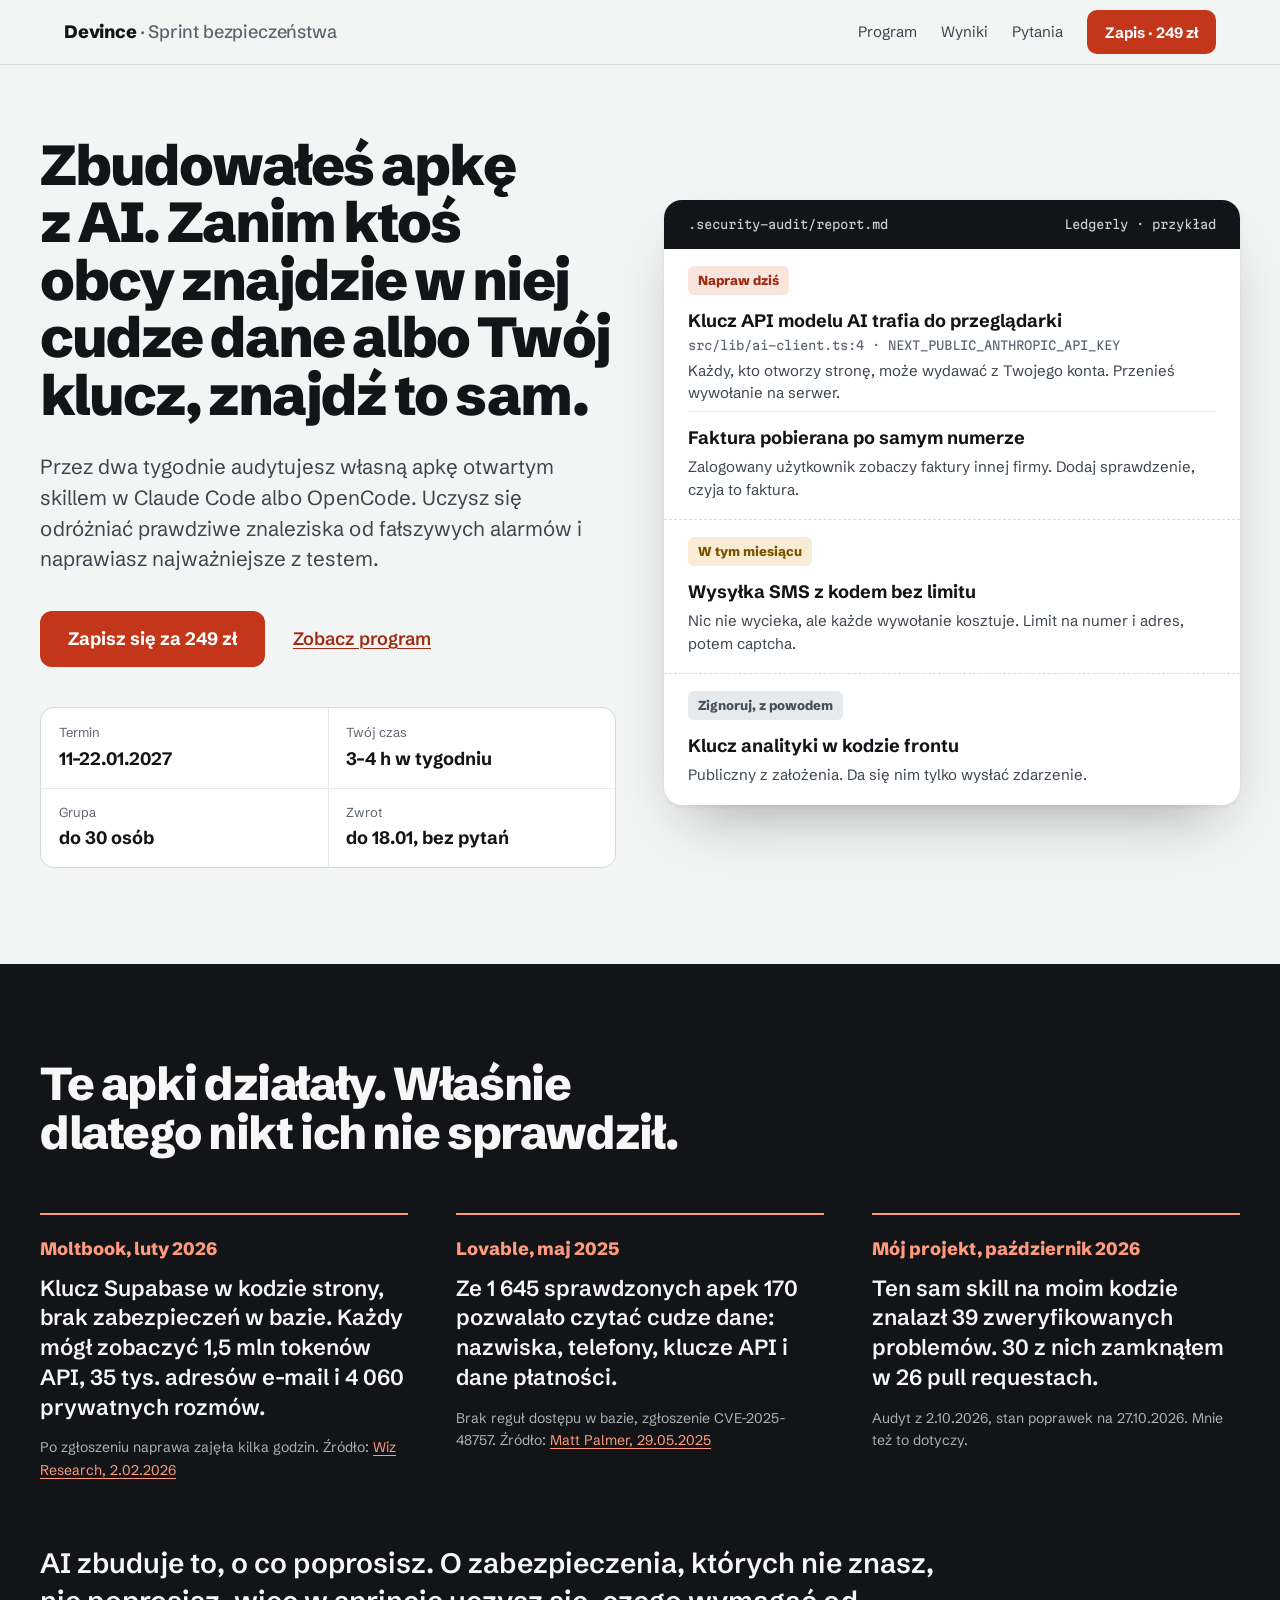
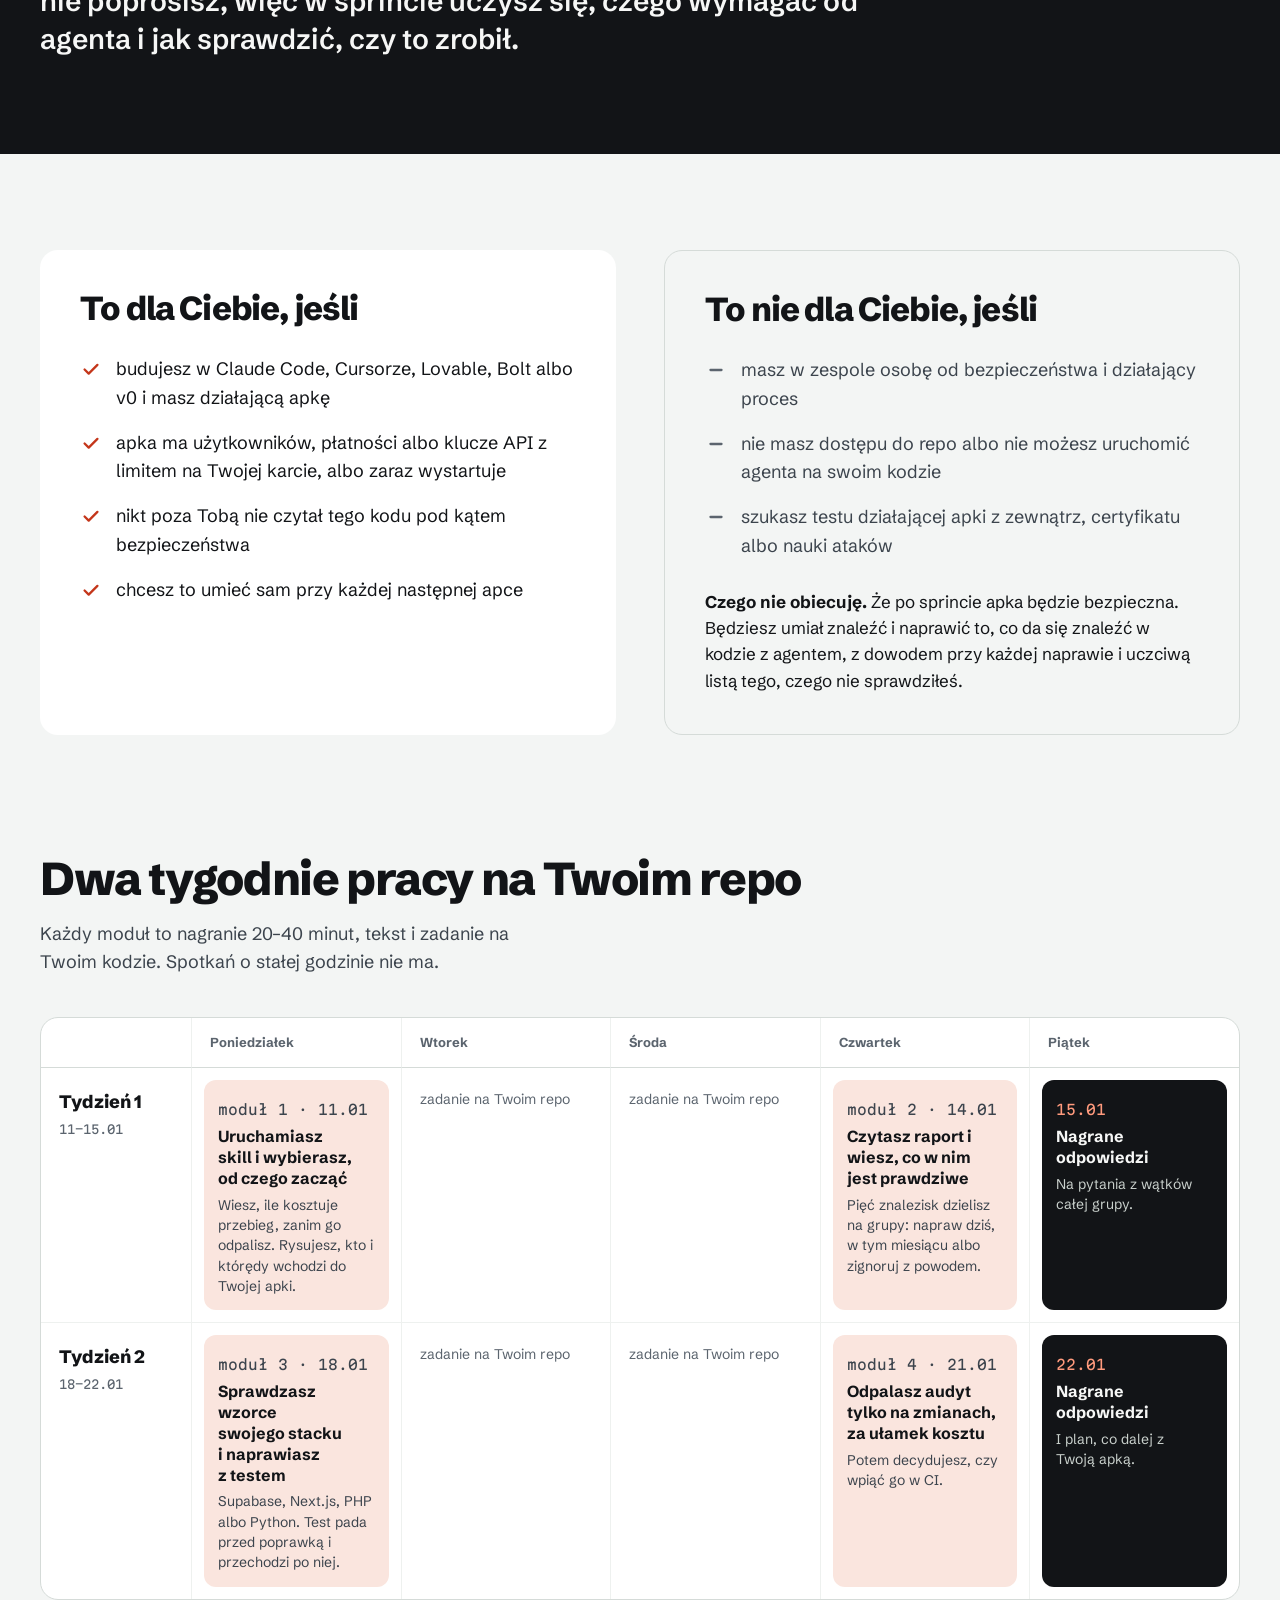
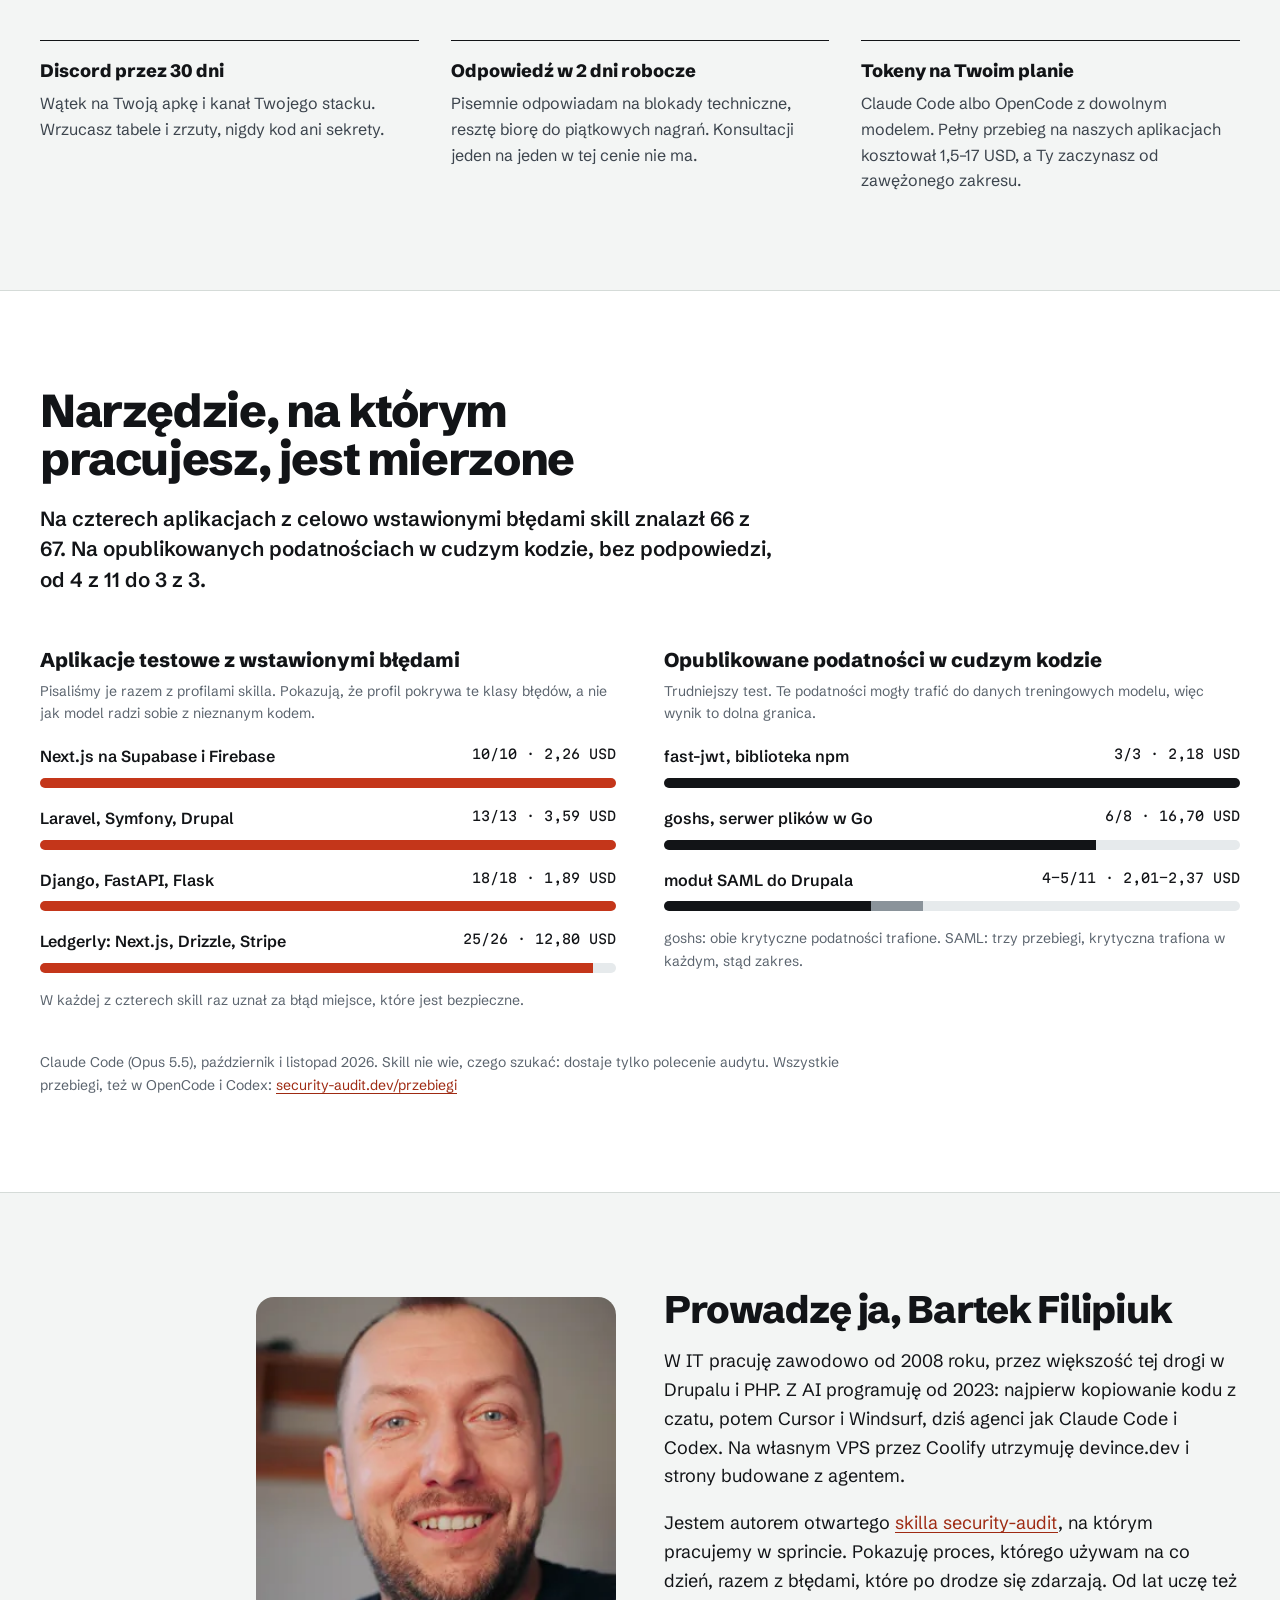
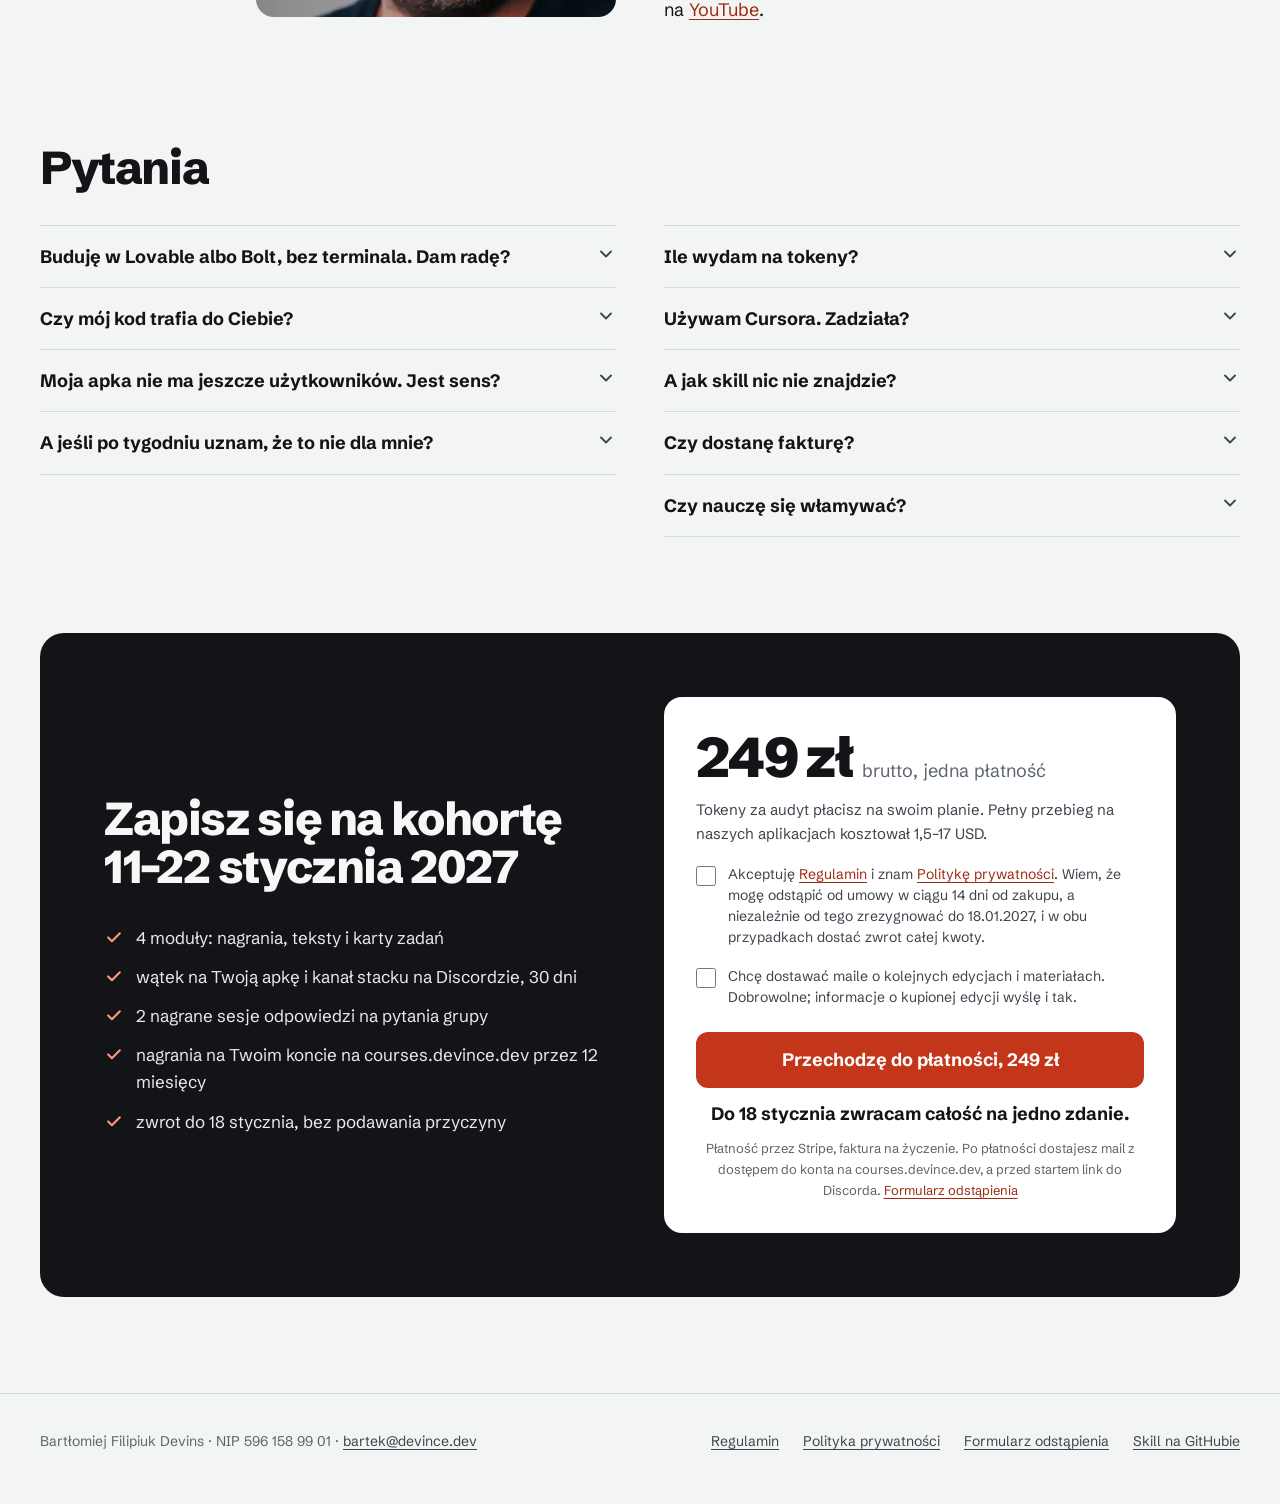
==== site/index.html @ e3cbacd1 "Landing v3: layout from the Claude Design canvas (two-week calendar, result bars, dark signup), copy" ====
<!doctype html>
<html lang="pl">
<head>
<meta charset="utf-8">
<meta name="viewport" content="width=device-width, initial-scale=1">
<title>Sprint bezpieczeństwa: audyt własnej apki z AI w 2 tygodnie</title>
<meta name="description" content="Kohorta online 11–22.01.2027. Audytujesz własną apkę otwartym skillem w Claude Code lub OpenCode, czytasz raport, naprawiasz z testem. 249 zł, do 30 osób.">
<meta property="og:title" content="Zbudowałeś apkę z AI. Znajdź w niej dziury, zanim zrobi to ktoś obcy.">
<meta property="og:description" content="2 tygodnie, własne repo, otwarty skill, zadania i nagrane odpowiedzi w piątki. Kohorta 11–22 stycznia 2027, 249 zł, do 30 osób.">
<meta property="og:type" content="website">
<meta property="og:locale" content="pl_PL">
<meta name="theme-color" content="#f3f5f4">
<link rel="icon" href="favicon.svg" type="image/svg+xml">
<link rel="preload" href="fonts/schibsted-grotesk-latin-wght-normal.woff2" as="font" type="font/woff2" crossorigin>
<link rel="stylesheet" href="css/site.css">
</head>
<body>

<header class="top">
  <div class="wrap">
    <a class="brand" href="./">Devince <span>· Sprint bezpieczeństwa</span></a>
    <nav aria-label="Strona">
      <a href="#program">Program</a>
      <a href="#dowod">Wyniki</a>
      <a href="#pytania">Pytania</a>
      <a class="btn" href="#zapis" data-umami-event="cta-nav">Zapis · 249 zł</a>
    </nav>
  </div>
</header>

<main>

<section class="hero" id="start">
  <div class="wrap two hero-grid">
    <div>
      <h1>Zbudowałeś apkę z AI. Zanim ktoś obcy znajdzie w niej cudze dane albo Twój klucz, znajdź to sam.</h1>
      <p class="lede">Przez dwa tygodnie audytujesz własną apkę otwartym skillem w Claude Code albo OpenCode. Uczysz się odróżniać prawdziwe znaleziska od fałszywych alarmów i naprawiasz najważniejsze z testem.</p>
      <div class="actions">
        <a class="btn btn-lg" href="#zapis" data-umami-event="cta-hero">Zapisz się za 249 zł</a>
        <a class="text-link" href="#program">Zobacz program</a>
      </div>
      <dl class="facts">
        <div><dt>Termin</dt><dd>11–22.01.2027</dd></div>
        <div><dt>Twój czas</dt><dd>3–4 h w tygodniu</dd></div>
        <div><dt>Grupa</dt><dd>do 30 osób</dd></div>
        <div><dt>Zwrot</dt><dd>do 18.01, bez pytań</dd></div>
      </dl>
    </div>

    <figure class="triage" aria-label="Przykład: znaleziska z raportu posortowane według pilności">
      <figcaption class="triage-head"><span>.security-audit/report.md</span><span>Ledgerly · przykład</span></figcaption>
      <div class="group">
        <span class="bucket now">Napraw dziś</span>
        <div class="item">
          <div class="what">Klucz API modelu AI trafia do przeglądarki</div>
          <div class="where">src/lib/ai-client.ts:4 · NEXT_PUBLIC_ANTHROPIC_API_KEY</div>
          <div class="why">Każdy, kto otworzy stronę, może wydawać z Twojego konta. Przenieś wywołanie na serwer.</div>
        </div>
        <div class="item">
          <div class="what">Faktura pobierana po samym numerze</div>
          <div class="why">Zalogowany użytkownik zobaczy faktury innej firmy. Dodaj sprawdzenie, czyja to faktura.</div>
        </div>
      </div>
      <div class="group">
        <span class="bucket later">W tym miesiącu</span>
        <div class="item">
          <div class="what">Wysyłka SMS z kodem bez limitu</div>
          <div class="why">Nic nie wycieka, ale każde wywołanie kosztuje. Limit na numer i adres, potem captcha.</div>
        </div>
      </div>
      <div class="group">
        <span class="bucket ignore">Zignoruj, z powodem</span>
        <div class="item">
          <div class="what">Klucz analityki w kodzie frontu</div>
          <div class="why">Publiczny z założenia. Da się nim tylko wysłać zdarzenie.</div>
        </div>
      </div>
    </figure>
  </div>
</section>

<section class="band-dark" id="dlaczego">
  <div class="wrap">
    <h2 class="h-section">Te apki działały. Właśnie dlatego nikt ich nie sprawdził.</h2>
    <ul class="facts3">
      <li class="fact">
        <p class="fact-label">Moltbook, luty 2026</p>
        <p class="fact-claim">Klucz Supabase w kodzie strony, brak zabezpieczeń w bazie. Każdy mógł zobaczyć 1,5 mln tokenów API, 35 tys. adresów e-mail i 4 060 prywatnych rozmów.</p>
        <p class="fact-src">Po zgłoszeniu naprawa zajęła kilka godzin. Źródło: <a href="https://www.wiz.io/blog/exposed-moltbook-database-reveals-millions-of-api-keys" rel="noopener">Wiz Research, 2.02.2026</a></p>
      </li>
      <li class="fact">
        <p class="fact-label">Lovable, maj 2025</p>
        <p class="fact-claim">Ze 1 645 sprawdzonych apek 170 pozwalało czytać cudze dane: nazwiska, telefony, klucze API i dane płatności.</p>
        <p class="fact-src">Brak reguł dostępu w bazie, zgłoszenie CVE-2025-48757. Źródło: <a href="https://mattpalmer.io/posts/statement-on-CVE-2025-48757" rel="noopener">Matt Palmer, 29.05.2025</a></p>
      </li>
      <li class="fact">
        <p class="fact-label">Mój projekt, październik 2026</p>
        <p class="fact-claim">Ten sam skill na moim kodzie znalazł 39 zweryfikowanych problemów. 30 z nich zamknąłem w 26 pull requestach.</p>
        <p class="fact-src">Audyt z 2.10.2026, stan poprawek na 27.10.2026. Mnie też to dotyczy.</p>
      </li>
    </ul>
    <p class="closing">AI zbuduje to, o co poprosisz. O zabezpieczenia, których nie znasz, nie poprosisz, więc w sprincie uczysz się, czego wymagać od agenta i jak sprawdzić, czy to zrobił.</p>
  </div>
</section>

<section id="dla-kogo">
  <div class="wrap two who-grid">
    <div class="panel panel-white">
      <h2>To dla Ciebie, jeśli</h2>
      <ul class="checks">
        <li><svg class="icon" aria-hidden="true" width="22" height="22" viewBox="0 0 24 24" fill="none" stroke="#c4361a" stroke-width="2.5" stroke-linecap="round" stroke-linejoin="round"><path d="M5 12.5l4.5 4.5L19 7.5"/></svg><span>budujesz w Claude Code, Cursorze, Lovable, Bolt albo v0 i masz działającą apkę</span></li>
        <li><svg class="icon" aria-hidden="true" width="22" height="22" viewBox="0 0 24 24" fill="none" stroke="#c4361a" stroke-width="2.5" stroke-linecap="round" stroke-linejoin="round"><path d="M5 12.5l4.5 4.5L19 7.5"/></svg><span>apka ma użytkowników, płatności albo klucze API z limitem na Twojej karcie, albo zaraz wystartuje</span></li>
        <li><svg class="icon" aria-hidden="true" width="22" height="22" viewBox="0 0 24 24" fill="none" stroke="#c4361a" stroke-width="2.5" stroke-linecap="round" stroke-linejoin="round"><path d="M5 12.5l4.5 4.5L19 7.5"/></svg><span>nikt poza Tobą nie czytał tego kodu pod kątem bezpieczeństwa</span></li>
        <li><svg class="icon" aria-hidden="true" width="22" height="22" viewBox="0 0 24 24" fill="none" stroke="#c4361a" stroke-width="2.5" stroke-linecap="round" stroke-linejoin="round"><path d="M5 12.5l4.5 4.5L19 7.5"/></svg><span>chcesz to umieć sam przy każdej następnej apce</span></li>
      </ul>
    </div>
    <div class="panel panel-line">
      <h2>To nie dla Ciebie, jeśli</h2>
      <ul class="checks no">
        <li><svg class="icon" aria-hidden="true" width="22" height="22" viewBox="0 0 24 24" fill="none" stroke="#5b646e" stroke-width="2.5" stroke-linecap="round"><path d="M6 12h12"/></svg><span>masz w zespole osobę od bezpieczeństwa i działający proces</span></li>
        <li><svg class="icon" aria-hidden="true" width="22" height="22" viewBox="0 0 24 24" fill="none" stroke="#5b646e" stroke-width="2.5" stroke-linecap="round"><path d="M6 12h12"/></svg><span>nie masz dostępu do repo albo nie możesz uruchomić agenta na swoim kodzie</span></li>
        <li><svg class="icon" aria-hidden="true" width="22" height="22" viewBox="0 0 24 24" fill="none" stroke="#5b646e" stroke-width="2.5" stroke-linecap="round"><path d="M6 12h12"/></svg><span>szukasz testu działającej apki z zewnątrz, certyfikatu albo nauki ataków</span></li>
      </ul>
      <p class="promise"><strong>Czego nie obiecuję.</strong> Że po sprincie apka będzie bezpieczna. Będziesz umiał znaleźć i naprawić to, co da się znaleźć w kodzie z agentem, z dowodem przy każdej naprawie i uczciwą listą tego, czego nie sprawdziłeś.</p>
    </div>
  </div>
</section>

<section class="program" id="program">
  <div class="wrap">
    <div class="program-head">
      <h2 class="h-section">Dwa tygodnie pracy na Twoim repo</h2>
      <p>Każdy moduł to nagranie 20–40 minut, tekst i zadanie na Twoim kodzie. Spotkań o stałej godzinie nie ma.</p>
    </div>
    <div class="cal-wrap" role="region" aria-label="Kalendarz kohorty" tabindex="0">
      <div class="cal">
        <div class="cal-day"></div>
        <div class="cal-day">Poniedziałek</div>
        <div class="cal-day">Wtorek</div>
        <div class="cal-day">Środa</div>
        <div class="cal-day">Czwartek</div>
        <div class="cal-day">Piątek</div>

        <div class="cal-week"><strong>Tydzień 1</strong><span>11–15.01</span></div>
        <div class="cal-slot"><div class="mod"><p class="mod-when">moduł 1 · 11.01</p><h3>Uruchamiasz skill i wybierasz, od czego zacząć</h3><p>Wiesz, ile kosztuje przebieg, zanim go odpalisz. Rysujesz, kto i którędy wchodzi do Twojej apki.</p></div></div>
        <div class="cal-empty">zadanie na Twoim repo</div>
        <div class="cal-empty">zadanie na Twoim repo</div>
        <div class="cal-slot"><div class="mod"><p class="mod-when">moduł 2 · 14.01</p><h3>Czytasz raport i wiesz, co w nim jest prawdziwe</h3><p>Pięć znalezisk dzielisz na grupy: napraw dziś, w tym miesiącu albo zignoruj z powodem.</p></div></div>
        <div class="cal-slot"><div class="mod qa"><p class="mod-when">15.01</p><h3>Nagrane odpowiedzi</h3><p>Na pytania z wątków całej grupy.</p></div></div>

        <div class="cal-week"><strong>Tydzień 2</strong><span>18–22.01</span></div>
        <div class="cal-slot"><div class="mod"><p class="mod-when">moduł 3 · 18.01</p><h3>Sprawdzasz wzorce swojego stacku i naprawiasz z testem</h3><p>Supabase, Next.js, PHP albo Python. Test pada przed poprawką i przechodzi po niej.</p></div></div>
        <div class="cal-empty">zadanie na Twoim repo</div>
        <div class="cal-empty">zadanie na Twoim repo</div>
        <div class="cal-slot"><div class="mod"><p class="mod-when">moduł 4 · 21.01</p><h3>Odpalasz audyt tylko na zmianach, za ułamek kosztu</h3><p>Potem decydujesz, czy wpiąć go w CI.</p></div></div>
        <div class="cal-slot"><div class="mod qa"><p class="mod-when">22.01</p><h3>Nagrane odpowiedzi</h3><p>I plan, co dalej z Twoją apką.</p></div></div>
      </div>
    </div>
    <div class="rhythm">
      <div><strong>Discord przez 30 dni</strong><p>Wątek na Twoją apkę i kanał Twojego stacku. Wrzucasz tabele i zrzuty, nigdy kod ani sekrety.</p></div>
      <div><strong>Odpowiedź w 2 dni robocze</strong><p>Pisemnie odpowiadam na blokady techniczne, resztę biorę do piątkowych nagrań. Konsultacji jeden na jeden w tej cenie nie ma.</p></div>
      <div><strong>Tokeny na Twoim planie</strong><p>Claude Code albo OpenCode z dowolnym modelem. Pełny przebieg na naszych aplikacjach kosztował 1,5–17 USD, a Ty zaczynasz od zawężonego zakresu.</p></div>
    </div>
  </div>
</section>

<section class="proof" id="dowod">
  <div class="wrap">
    <h2 class="h-section">Narzędzie, na którym pracujesz, jest mierzone</h2>
    <p class="proof-lead">Na czterech aplikacjach z celowo wstawionymi błędami skill znalazł 66 z 67. Na opublikowanych podatnościach w cudzym kodzie, bez podpowiedzi, od 4 z 11 do 3 z 3.</p>
    <div class="two proof-grid">
      <div>
        <h3>Aplikacje testowe z wstawionymi błędami</h3>
        <p class="proof-sub">Pisaliśmy je razem z profilami skilla. Pokazują, że profil pokrywa te klasy błędów, a nie jak model radzi sobie z nieznanym kodem.</p>
        <ul class="bars">
          <li><div class="bar-top"><span>Next.js na Supabase i Firebase</span><span>10/10 · 2,26 USD</span></div><div class="track"><div class="fill w100"></div></div></li>
          <li><div class="bar-top"><span>Laravel, Symfony, Drupal</span><span>13/13 · 3,59 USD</span></div><div class="track"><div class="fill w100"></div></div></li>
          <li><div class="bar-top"><span>Django, FastAPI, Flask</span><span>18/18 · 1,89 USD</span></div><div class="track"><div class="fill w100"></div></div></li>
          <li><div class="bar-top"><span>Ledgerly: Next.js, Drizzle, Stripe</span><span>25/26 · 12,80 USD</span></div><div class="track"><div class="fill w96"></div></div></li>
        </ul>
        <p class="proof-foot">W każdej z czterech skill raz uznał za błąd miejsce, które jest bezpieczne.</p>
      </div>
      <div>
        <h3>Opublikowane podatności w cudzym kodzie</h3>
        <p class="proof-sub">Trudniejszy test. Te podatności mogły trafić do danych treningowych modelu, więc wynik to dolna granica.</p>
        <ul class="bars">
          <li><div class="bar-top"><span>fast-jwt, biblioteka npm</span><span>3/3 · 2,18 USD</span></div><div class="track"><div class="fill ink w100"></div></div></li>
          <li><div class="bar-top"><span>goshs, serwer plików w Go</span><span>6/8 · 16,70 USD</span></div><div class="track"><div class="fill ink w75"></div></div></li>
          <li><div class="bar-top"><span>moduł SAML do Drupala</span><span>4–5/11 · 2,01–2,37 USD</span></div><div class="track"><div class="fill ink w36"></div><div class="fill range w9"></div></div></li>
        </ul>
        <p class="proof-foot">goshs: obie krytyczne podatności trafione. SAML: trzy przebiegi, krytyczna trafiona w każdym, stąd zakres.</p>
      </div>
    </div>
    <p class="proof-note">Claude Code (Opus 5.5), październik i listopad 2026. Skill nie wie, czego szukać: dostaje tylko polecenie audytu. Wszystkie przebiegi, też w OpenCode i Codex: <a href="https://security-audit.dev/przebiegi" rel="noopener">security-audit.dev/przebiegi</a></p>
  </div>
</section>

<section id="o-mnie">
  <div class="wrap two about-grid">
    <img class="portrait" src="media/bartek.webp" width="320" height="320" alt="Bartek Filipiuk" loading="lazy">
    <div>
      <h2>Prowadzę ja, Bartek Filipiuk</h2>
      <p>W IT pracuję zawodowo od 2008 roku, przez większość tej drogi w Drupalu i PHP. Z AI programuję od 2023: najpierw kopiowanie kodu z czatu, potem Cursor i Windsurf, dziś agenci jak Claude Code i Codex. Na własnym VPS przez Coolify utrzymuję devince.dev i strony budowane z agentem.</p>
      <p>Jestem autorem otwartego <a href="https://github.com/bartek-filipiuk/security-audit-skill" rel="noopener">skilla security-audit</a>, na którym pracujemy w sprincie. Pokazuję proces, którego używam na co dzień, razem z błędami, które po drodze się zdarzają. Od lat uczę też na <a href="https://www.youtube.com/@bartfilipiuk" rel="noopener">YouTube</a>.</p>
    </div>
  </div>
</section>

<section class="faq" id="pytania">
  <div class="wrap">
    <h2 class="h-section">Pytania</h2>
    <div class="two faq-grid">
      <div class="faq-col">
        <details><summary>Buduję w Lovable albo Bolt, bez terminala. Dam radę?<span class="chev" aria-hidden="true"><svg width="20" height="20" viewBox="0 0 24 24" fill="none" stroke="#3c444d" stroke-width="2.2" stroke-linecap="round" stroke-linejoin="round"><path d="M6 9l6 6 6-6"/></svg></span></summary><p>Tak, jeśli masz synchronizację z GitHubem. Na starcie klonujesz repo i instalujesz Claude Code albo OpenCode, krok po kroku. To jedyna część, która wymaga odrobiny samozaparcia.</p></details>
        <details><summary>Czy mój kod trafia do Ciebie?<span class="chev" aria-hidden="true"><svg width="20" height="20" viewBox="0 0 24 24" fill="none" stroke="#3c444d" stroke-width="2.2" stroke-linecap="round" stroke-linejoin="round"><path d="M6 9l6 6 6-6"/></svg></span></summary><p>Nie. Audyt odpalasz u siebie. Na Discord wrzucasz tabele i zrzuty, bez kodu i sekretów. Kod idzie tylko do dostawcy modelu, którego sam wybierzesz.</p></details>
        <details><summary>Moja apka nie ma jeszcze użytkowników. Jest sens?<span class="chev" aria-hidden="true"><svg width="20" height="20" viewBox="0 0 24 24" fill="none" stroke="#3c444d" stroke-width="2.2" stroke-linecap="round" stroke-linejoin="round"><path d="M6 9l6 6 6-6"/></svg></span></summary><p>Tak, jeśli zaraz wystartuje. Najtaniej naprawia się przed pierwszym użytkownikiem, bo nie ma jeszcze czyich danych pilnować. Projekt do szuflady? Poczekaj do następnej edycji.</p></details>
        <details><summary>A jeśli po tygodniu uznam, że to nie dla mnie?<span class="chev" aria-hidden="true"><svg width="20" height="20" viewBox="0 0 24 24" fill="none" stroke="#3c444d" stroke-width="2.2" stroke-linecap="round" stroke-linejoin="round"><path d="M6 9l6 6 6-6"/></svg></span></summary><p>Napisz jedno zdanie do 18 stycznia, oddaję całość. Niezależnie od tego masz ustawowe 14 dni od zakupu na odstąpienie od umowy.</p></details>
      </div>
      <div class="faq-col">
        <details><summary>Ile wydam na tokeny?<span class="chev" aria-hidden="true"><svg width="20" height="20" viewBox="0 0 24 24" fill="none" stroke="#3c444d" stroke-width="2.2" stroke-linecap="round" stroke-linejoin="round"><path d="M6 9l6 6 6-6"/></svg></span></summary><p>Pełny przebieg na naszych aplikacjach kosztował 1,5–17 USD, zależnie od wielkości kodu. Zaczynasz od zawężonego zakresu, a w module 4 uczysz się audytować tylko zmiany.</p></details>
        <details><summary>Używam Cursora. Zadziała?<span class="chev" aria-hidden="true"><svg width="20" height="20" viewBox="0 0 24 24" fill="none" stroke="#3c444d" stroke-width="2.2" stroke-linecap="round" stroke-linejoin="round"><path d="M6 9l6 6 6-6"/></svg></span></summary><p>Skill działa w Cursorze po kolei w jednej sesji, bez równoległych agentów i bez automatycznej naprawy. Tej ścieżki nie mierzyłem, więc nie obiecuję tych samych wyników co w Claude Code.</p></details>
        <details><summary>A jak skill nic nie znajdzie?<span class="chev" aria-hidden="true"><svg width="20" height="20" viewBox="0 0 24 24" fill="none" stroke="#3c444d" stroke-width="2.2" stroke-linecap="round" stroke-linejoin="round"><path d="M6 9l6 6 6-6"/></svg></span></summary><p>Dostajesz listę tego, co sprawdził i uznał za bezpieczne, z miejscem w kodzie. To też wynik, i w module 2 uczysz się go ocenić.</p></details>
        <details><summary>Czy dostanę fakturę?<span class="chev" aria-hidden="true"><svg width="20" height="20" viewBox="0 0 24 24" fill="none" stroke="#3c444d" stroke-width="2.2" stroke-linecap="round" stroke-linejoin="round"><path d="M6 9l6 6 6-6"/></svg></span></summary><p>Tak. Po zakupie napisz na bartek@devince.dev z danymi do faktury.</p></details>
        <details><summary>Czy nauczę się włamywać?<span class="chev" aria-hidden="true"><svg width="20" height="20" viewBox="0 0 24 24" fill="none" stroke="#3c444d" stroke-width="2.2" stroke-linecap="round" stroke-linejoin="round"><path d="M6 9l6 6 6-6"/></svg></span></summary><p>Nie. Znajdujesz i naprawiasz problemy we własnym kodzie. Nie piszemy exploitów i nie dotykamy cudzych serwerów.</p></details>
      </div>
    </div>
  </div>
</section>

<section class="signup" id="zapis">
  <div class="wrap signup-box">
    <div>
      <h2 class="h-section">Zapisz się na kohortę 11–22 stycznia 2027</h2>
      <ul class="incl">
        <li><svg class="icon" aria-hidden="true" width="20" height="20" viewBox="0 0 24 24" fill="none" stroke="#ff9a7d" stroke-width="2.5" stroke-linecap="round" stroke-linejoin="round"><path d="M5 12.5l4.5 4.5L19 7.5"/></svg>4 moduły: nagrania, teksty i karty zadań</li>
        <li><svg class="icon" aria-hidden="true" width="20" height="20" viewBox="0 0 24 24" fill="none" stroke="#ff9a7d" stroke-width="2.5" stroke-linecap="round" stroke-linejoin="round"><path d="M5 12.5l4.5 4.5L19 7.5"/></svg>wątek na Twoją apkę i kanał stacku na Discordzie, 30 dni</li>
        <li><svg class="icon" aria-hidden="true" width="20" height="20" viewBox="0 0 24 24" fill="none" stroke="#ff9a7d" stroke-width="2.5" stroke-linecap="round" stroke-linejoin="round"><path d="M5 12.5l4.5 4.5L19 7.5"/></svg>2 nagrane sesje odpowiedzi na pytania grupy</li>
        <li><svg class="icon" aria-hidden="true" width="20" height="20" viewBox="0 0 24 24" fill="none" stroke="#ff9a7d" stroke-width="2.5" stroke-linecap="round" stroke-linejoin="round"><path d="M5 12.5l4.5 4.5L19 7.5"/></svg>nagrania na Twoim koncie na courses.devince.dev przez 12 miesięcy</li>
        <li><svg class="icon" aria-hidden="true" width="20" height="20" viewBox="0 0 24 24" fill="none" stroke="#ff9a7d" stroke-width="2.5" stroke-linecap="round" stroke-linejoin="round"><path d="M5 12.5l4.5 4.5L19 7.5"/></svg>zwrot do 18 stycznia, bez podawania przyczyny</li>
      </ul>
    </div>
    <form class="checkout" method="POST" action="https://courses.devince.dev/api/courses/checkout">
      <input type="hidden" name="slug" value="sprint-bezpieczenstwa">
      <input type="hidden" name="locale" value="pl">
      <p class="price"><strong>249 zł</strong><span>brutto, jedna płatność</span></p>
      <p class="note">Tokeny za audyt płacisz na swoim planie. Pełny przebieg na naszych aplikacjach kosztował 1,5–17 USD.</p>
      <label class="consent">
        <input type="checkbox" name="consent" required>
        <span>Akceptuję <a href="regulamin.html">Regulamin</a> i znam <a href="polityka-prywatnosci.html">Politykę prywatności</a>. Wiem, że mogę odstąpić od umowy w ciągu 14 dni od zakupu, a niezależnie od tego zrezygnować do 18.01.2027, i w obu przypadkach dostać zwrot całej kwoty.</span>
      </label>
      <label class="consent">
        <input type="checkbox" name="newsletter">
        <span>Chcę dostawać maile o kolejnych edycjach i materiałach. Dobrowolne; informacje o kupionej edycji wyślę i tak.</span>
      </label>
      <button class="btn btn-lg btn-block" type="submit" data-umami-event="cta-checkout">Przechodzę do płatności, 249 zł</button>
      <p class="guarantee">Do 18 stycznia zwracam całość na jedno zdanie.</p>
      <p class="fine">Płatność przez Stripe, faktura na życzenie. Po płatności dostajesz mail z dostępem do konta na courses.devince.dev, a przed startem link do Discorda. <a href="formularz-odstapienia.html">Formularz odstąpienia</a></p>
    </form>
  </div>
</section>

</main>

<footer>
  <div class="wrap">
    <p>Bartłomiej Filipiuk Devins · NIP 596 158 99 01 · <a href="mailto:bartek@devince.dev">bartek@devince.dev</a></p>
    <nav aria-label="Dokumenty">
      <a href="regulamin.html">Regulamin</a>
      <a href="polityka-prywatnosci.html">Polityka prywatności</a>
      <a href="formularz-odstapienia.html">Formularz odstąpienia</a>
      <a href="https://github.com/bartek-filipiuk/security-audit-skill" rel="noopener">Skill na GitHubie</a>
    </nav>
  </div>
</footer>

</body>
</html>
---- site/css/site.css ----
/* Sprint bezpieczeństwa, v3 (3.11.2026): layout from the Claude Design canvas.
   One stylesheet, no inline styles (CSP style-src 'self'). */

@font-face {
  font-family: "Schibsted Grotesk";
  src: url("../fonts/schibsted-grotesk-latin-wght-normal.woff2") format("woff2-variations");
  font-weight: 400 900; font-display: swap;
  unicode-range: U+0000-00FF, U+0131, U+0152-0153, U+02BB-02BC, U+02C6, U+02DA, U+02DC, U+0304, U+0308, U+0329, U+2000-206F, U+20AC, U+2122, U+2191, U+2193, U+2212, U+2215, U+FEFF, U+FFFD;
}
@font-face {
  font-family: "Schibsted Grotesk";
  src: url("../fonts/schibsted-grotesk-latin-ext-wght-normal.woff2") format("woff2-variations");
  font-weight: 400 900; font-display: swap;
  unicode-range: U+0100-02BA, U+02BD-02C5, U+02C7-02CC, U+02CE-02D7, U+02DD-02FF, U+0304, U+0308, U+0329, U+1D00-1DBF, U+1E00-1E9F, U+1EF2-1EFF, U+2020, U+20A0-20AB, U+20AD-20C0, U+2113, U+2C60-2C7F, U+A720-A7FF;
}
@font-face {
  font-family: "Martian Mono";
  src: url("../fonts/martian-mono-latin-wght-normal.woff2") format("woff2-variations");
  font-weight: 100 800; font-display: swap;
  unicode-range: U+0000-00FF, U+0131, U+0152-0153, U+02BB-02BC, U+02C6, U+02DA, U+02DC, U+0304, U+0308, U+0329, U+2000-206F, U+20AC, U+2122, U+2191, U+2193, U+2212, U+2215, U+FEFF, U+FFFD;
}
@font-face {
  font-family: "Martian Mono";
  src: url("../fonts/martian-mono-latin-ext-wght-normal.woff2") format("woff2-variations");
  font-weight: 100 800; font-display: swap;
  unicode-range: U+0100-02BA, U+02BD-02C5, U+02C7-02CC, U+02CE-02D7, U+02DD-02FF, U+0304, U+0308, U+0329, U+1D00-1DBF, U+1E00-1E9F, U+1EF2-1EFF, U+2020, U+20A0-20AB, U+20AD-20C0, U+2113, U+2C60-2C7F, U+A720-A7FF;
}

:root {
  --paper: #f3f5f4; --surface: #ffffff; --ink: #121417; --ink-2: #3c444d; --ink-3: #5b646e;
  --line: #d5dbd8; --line-soft: #eef1ef; --track: #e6eaec;
  --signal: #c4361a; --signal-ink: #9e2a12; --signal-tint: #fae5de; --signal-on-dark: #ff9a7d;
  --later: #7a5200; --later-tint: #f8edd4; --ignore: #46515c; --ignore-tint: #e6eaec;
  --dark-text: #e9ece9; --dark-strong: #f6f7f6; --dark-muted: #aab3ae; --dark-soft: #c9d0cc;
  --font: "Schibsted Grotesk", ui-sans-serif, sans-serif;
  --mono: "Martian Mono", ui-monospace, monospace;
  --wrap: 1200px; --radius: 18px;
  --ease-out: cubic-bezier(.2, .8, .2, 1);
}

*, *::before, *::after { box-sizing: border-box; }
html { -webkit-text-size-adjust: 100%; scroll-behavior: smooth; scroll-padding-top: 80px; }
body { margin: 0; background: var(--paper); color: var(--ink); font: 400 18px/1.6 var(--font); text-rendering: optimizeLegibility; }
::selection { background: var(--signal); color: #fff; }
:focus-visible { outline: 3px solid var(--signal); outline-offset: 3px; border-radius: 4px; }
img { max-width: 100%; display: block; }
a { color: var(--signal-ink); text-underline-offset: 3px; text-decoration-thickness: 1px; }
a:hover { color: var(--ink); }
h1, h2, h3 { margin: 0; text-wrap: balance; }
p { margin: 0; text-wrap: pretty; }
.wrap { max-width: var(--wrap); margin: 0 auto; }
/* One rail for every two-column section: equal halves, one gutter. */
.two { display: grid; grid-template-columns: repeat(2, minmax(0, 1fr)); gap: 48px; }
@media (max-width: 1000px) { .two { grid-template-columns: 1fr; } }
.icon { flex: none; margin-top: 3px; }

.h-section { font-size: clamp(32px, 3.6vw, 48px); line-height: 1.05; letter-spacing: -0.03em; font-weight: 800; }
section { padding: 96px 24px; }

/* header */
.top { position: sticky; top: 0; z-index: 5; background: var(--paper); border-bottom: 1px solid var(--line); }
.top .wrap { padding: 0 24px; min-height: 64px; display: flex; align-items: center; justify-content: space-between; gap: 16px; }
.brand { color: var(--ink); text-decoration: none; font-weight: 800; letter-spacing: -0.01em; padding: 12px 0; }
.brand span { color: var(--ink-3); font-weight: 500; }
.top nav { display: flex; align-items: center; gap: 24px; font-size: 15px; }
.top nav a:not(.btn) { color: var(--ink-2); text-decoration: none; padding: 12px 0; }
.top nav a:not(.btn):hover { color: var(--ink); }
@media (max-width: 720px) { .top nav a:not(.btn), .brand span { display: none; } }

/* buttons */
.btn { display: inline-flex; align-items: center; justify-content: center; min-height: 44px; padding: 0 18px; border: 0; border-radius: 10px; background: var(--signal); color: #fff; font: 700 15px/1 var(--font); text-decoration: none; cursor: pointer; transition: background-color .15s var(--ease-out), transform .15s var(--ease-out); }
.btn:hover { background: var(--signal-ink); color: #fff; }
.btn:active { transform: translateY(1px); }
.btn-lg { min-height: 56px; padding: 0 28px; border-radius: 12px; font-size: 18px; }
.btn-block { width: 100%; }
.text-link { font-weight: 600; padding: 12px 0; }

/* hero */
.hero { padding: 72px 24px 96px; }
.hero-grid { align-items: center; }
.hero h1 { font-size: clamp(36px, 4.4vw, 58px); line-height: 1.02; letter-spacing: -0.035em; font-weight: 850; }
.hero .lede { margin-top: 28px; font-size: clamp(19px, 1.6vw, 21px); line-height: 1.5; color: var(--ink-2); max-width: 34em; }
.actions { display: flex; flex-wrap: wrap; align-items: center; gap: 16px 28px; margin-top: 36px; }
.facts { margin: 40px 0 0; display: grid; grid-template-columns: repeat(2, minmax(0, 1fr)); border: 1px solid var(--line); border-radius: 14px; background: var(--surface); overflow: hidden; }
.facts div { padding: 14px 18px; border-right: 1px solid var(--track); border-bottom: 1px solid var(--track); margin: 0 -1px -1px 0; }
.facts dt { font-size: 13px; color: var(--ink-3); }
.facts dd { margin: 2px 0 0; font-weight: 700; }
@media (max-width: 640px) { .hero { padding-top: 48px; } }

/* report card */
.triage { margin: 0; background: var(--surface); border-radius: var(--radius); box-shadow: 0 2px 4px rgba(18,20,23,.06), 0 30px 60px -24px rgba(18,20,23,.35); overflow: hidden; }
.triage-head { display: flex; justify-content: space-between; gap: 12px; padding: 16px 24px; background: var(--ink); color: var(--dark-soft); font: 12px/1.4 var(--mono); }
.group { padding: 16px 24px 12px; }
.group + .group { border-top: 1px dashed var(--line); }
.bucket { display: inline-block; font-size: 13px; font-weight: 800; padding: 4px 10px; border-radius: 6px; }
.bucket.now { background: var(--signal-tint); color: var(--signal-ink); }
.bucket.later { background: var(--later-tint); color: var(--later); }
.bucket.ignore { background: var(--ignore-tint); color: var(--ignore); }
.item { padding: 14px 0 6px; }
.item + .item { border-top: 1px solid var(--line-soft); }
.what { font-weight: 700; font-size: 18px; line-height: 1.35; }
.where { font: 12px/1.4 var(--mono); color: var(--ink-3); margin-top: 4px; overflow-wrap: anywhere; }
.why { font-size: 15px; line-height: 1.5; color: var(--ink-2); margin-top: 6px; }
@media (prefers-reduced-motion: no-preference) {
  .group { animation: sort-in .55s var(--ease-out) both; }
  .group:nth-of-type(2) { animation-delay: .25s; }
  .group:nth-of-type(3) { animation-delay: .5s; }
  @keyframes sort-in { from { opacity: 0; transform: translateX(-14px); } to { opacity: 1; transform: none; } }
}

/* dark facts band */
.band-dark { background: var(--ink); color: var(--dark-text); }
.band-dark h2 { color: var(--dark-strong); max-width: 16em; }
.band-dark a { color: var(--signal-on-dark); }
.band-dark a:hover { color: var(--dark-strong); }
.band-dark ::selection { background: var(--signal-on-dark); color: var(--ink); }
.facts3 { list-style: none; padding: 0; margin: 56px 0 0; display: grid; grid-template-columns: repeat(auto-fit, minmax(min(100%, 300px), 1fr)); gap: 48px; }
.fact { border-top: 2px solid var(--signal-on-dark); padding-top: 20px; }
.fact-label { font-weight: 800; color: var(--signal-on-dark); }
.fact-claim { margin-top: 10px; font-size: 22px; line-height: 1.35; font-weight: 600; color: var(--dark-strong); }
.fact-src { margin-top: 14px; font-size: 14px; color: var(--dark-muted); }
.closing { margin-top: 64px; max-width: 32em; font-size: clamp(21px, 2.2vw, 28px); line-height: 1.35; font-weight: 600; color: var(--dark-strong); }

/* who */
.who-grid { align-items: stretch; }
.panel { border-radius: var(--radius); padding: clamp(28px, 4vw, 40px); display: flex; flex-direction: column; }
.panel-white { background: var(--surface); }
.panel-line { border: 1px solid var(--line); }
.panel h2 { font-size: clamp(28px, 2.6vw, 34px); line-height: 1.1; letter-spacing: -0.025em; font-weight: 800; }
.checks { list-style: none; margin: 28px 0 0; padding: 0; display: flex; flex-direction: column; gap: 16px; }
.checks li { display: flex; gap: 14px; align-items: flex-start; }
.checks.no { color: var(--ink-2); }
.promise { margin-top: auto; padding-top: 28px; font-size: 17px; line-height: 1.55; }

/* program calendar */
.program { padding-top: 24px; }
.program-head { display: flex; flex-wrap: wrap; justify-content: space-between; align-items: flex-end; gap: 16px 48px; }
.program-head p { max-width: 28em; color: var(--ink-2); }
.cal-wrap { margin-top: 40px; overflow-x: auto; border-radius: var(--radius); border: 1px solid var(--line); background: var(--surface); }
.cal { min-width: 900px; display: grid; grid-template-columns: 150px repeat(5, minmax(0, 1fr)); }
.cal > * { border-left: 1px solid var(--line-soft); border-bottom: 1px solid var(--line-soft); }
.cal > :nth-child(6n+1) { border-left: 0; }
.cal > :nth-last-child(-n+6) { border-bottom: 0; }
.cal > :nth-child(-n+6) { border-bottom-color: var(--line); }
.cal-day { padding: 14px 18px; font-size: 13px; font-weight: 700; color: var(--ink-3); }
.cal-week { padding: 20px 18px; }
.cal-week strong { display: block; font-weight: 800; }
.cal-week span { display: block; font: 12px/1.4 var(--mono); color: var(--ink-3); margin-top: 4px; }
.cal-empty { padding: 20px 18px; font-size: 14px; color: var(--ink-3); }
.cal-slot { padding: 12px; }
.mod { height: 100%; background: var(--signal-tint); border-radius: 12px; padding: 14px; }
.mod-when { font: 11px/1.4 var(--mono); color: var(--signal-ink); }
.mod h3 { font-size: 16px; line-height: 1.3; font-weight: 700; margin-top: 6px; }
.mod p { font-size: 14px; line-height: 1.45; color: var(--ink-2); margin-top: 6px; }
.mod.qa { background: var(--ink); }
.mod.qa .mod-when { color: var(--signal-on-dark); }
.mod.qa h3 { color: var(--dark-strong); }
.mod.qa p { color: var(--dark-soft); }
/* Phones: the calendar becomes a vertical list of weeks; empty weekdays are hidden. */
@media (max-width: 760px) {
  .cal-wrap { overflow: visible; border: 0; background: transparent; border-radius: 0; }
  .cal { display: block; min-width: 0; }
  .cal > * { border: 0 !important; }
  .cal-day, .cal-empty { display: none; }
  .cal-week { padding: 20px 0 10px; }
  .cal-week:first-of-type { padding-top: 0; }
  .cal-slot { padding: 0 0 12px; }
}
.rhythm { margin-top: 40px; display: grid; grid-template-columns: repeat(auto-fit, minmax(min(100%, 260px), 1fr)); gap: 32px; }
.rhythm div { border-top: 1px solid var(--ink); padding-top: 16px; }
.rhythm strong { font-weight: 800; }
.rhythm p { margin-top: 6px; font-size: 16px; color: var(--ink-2); }

/* proof bars */
.proof { background: var(--surface); border-top: 1px solid var(--line); border-bottom: 1px solid var(--line); }
.proof h2 { max-width: 18em; }
.proof-lead { margin-top: 20px; max-width: 36em; font-size: clamp(19px, 1.6vw, 21px); line-height: 1.5; font-weight: 600; }
.proof-grid { margin-top: 48px; }
.proof-grid h3 { font-size: 20px; font-weight: 800; }
.proof-sub { font-size: 14px; color: var(--ink-3); margin-top: 4px; }
.bars { list-style: none; margin: 20px 0 0; padding: 0; display: flex; flex-direction: column; gap: 18px; }
.bar-top { display: flex; justify-content: space-between; gap: 12px; font-size: 16px; }
.bar-top span:first-child { font-weight: 600; }
.bar-top span:last-child { font: 13px/1.6 var(--mono); white-space: nowrap; }
.track { margin-top: 8px; height: 10px; border-radius: 5px; background: var(--track); display: flex; overflow: hidden; }
.fill { height: 10px; background: var(--signal); }
.fill.ink { background: var(--ink); }
.fill.range { background: #8a939a; }
.w100 { width: 100%; } .w96 { width: 96%; } .w75 { width: 75%; } .w36 { width: 36%; } .w9 { width: 9%; }
.proof-foot { font-size: 14px; color: var(--ink-3); margin-top: 16px; }
.proof-note { margin-top: 40px; font-size: 14px; color: var(--ink-3); max-width: 60em; }

/* about */
.about-grid { align-items: center; }
.about-grid .portrait { justify-self: end; }
.portrait { width: 100%; max-width: 360px; aspect-ratio: 1; object-fit: cover; border-radius: var(--radius); }
.about-grid h2 { font-size: clamp(30px, 3vw, 40px); line-height: 1.05; letter-spacing: -0.03em; font-weight: 800; }
.about-grid p { margin-top: 18px; max-width: 38em; }
@media (max-width: 1000px) { .about-grid .portrait { justify-self: start; max-width: 200px; } }

/* faq */
.faq { padding-top: 24px; }
.faq-grid { margin-top: 32px; row-gap: 0 !important; }
details { border-top: 1px solid var(--line); }
.faq-col details:last-child { border-bottom: 1px solid var(--line); }
summary { list-style: none; cursor: pointer; display: flex; justify-content: space-between; gap: 16px; padding: 18px 0; font-weight: 700; line-height: 1.4; }
summary::-webkit-details-marker { display: none; }
.chev { flex: none; display: inline-flex; transition: transform .2s var(--ease-out); }
details[open] .chev { transform: rotate(180deg); }
details p { margin-bottom: 18px; color: var(--ink-2); }

/* signup */
.signup { padding-top: 0; }
.signup-box { background: var(--ink); color: var(--dark-text); border-radius: 24px; padding: clamp(24px, 5vw, 64px); display: grid; grid-template-columns: repeat(auto-fit, minmax(min(100%, 420px), 1fr)); gap: 48px; align-items: center; }
.signup-box h2 { color: var(--dark-strong); }
.incl { list-style: none; margin: 32px 0 0; padding: 0; display: flex; flex-direction: column; gap: 12px; font-size: 17px; }
.incl li { display: flex; gap: 12px; }
.checkout { background: var(--surface); color: var(--ink); border-radius: var(--radius); padding: clamp(24px, 3vw, 32px); }
.price { display: flex; align-items: baseline; gap: 10px; flex-wrap: wrap; }
.price strong { font-size: 56px; font-weight: 850; letter-spacing: -0.03em; line-height: 1; }
.price span { color: var(--ink-3); }
.checkout .note { margin-top: 12px; font-size: 15px; color: var(--ink-2); }
.consent { display: flex; gap: 12px; min-height: 44px; margin-top: 18px; font-size: 14px; line-height: 1.5; color: var(--ink-2); cursor: pointer; }
.consent input { width: 20px; height: 20px; flex: none; margin: 2px 0 0; accent-color: var(--signal); cursor: pointer; }
.checkout .btn { margin-top: 22px; }
.guarantee { margin-top: 12px; text-align: center; font-weight: 700; }
.fine { margin-top: 10px; text-align: center; font-size: 13px; color: var(--ink-3); }

/* footer */
footer { border-top: 1px solid var(--line); padding: 24px 24px 40px; font-size: 14px; color: var(--ink-3); }
footer .wrap { display: flex; flex-wrap: wrap; align-items: center; justify-content: space-between; gap: 0 32px; }
footer nav { display: flex; flex-wrap: wrap; gap: 0 24px; }
footer a { color: var(--ink-2); display: inline-block; padding: 12px 0; }

/* legal pages */
.legal main { width: min(100% - 48px, 46rem); margin: 48px auto 72px; }
.legal h1 { font-size: clamp(1.8rem, 1.4rem + 1.4vw, 2.4rem); margin-bottom: 24px; line-height: 1.1; letter-spacing: -0.02em; }
.legal h2 { font-size: 1.3rem; margin: 48px 0 12px; letter-spacing: -0.015em; }
.legal ol, .legal ul { padding-left: 1.3em; }
.legal li { margin: 8px 0; }
.legal p + p { margin-top: 16px; }
.legal .back { display: inline-block; padding: 12px 0; margin-bottom: 24px; font-size: .95rem; }
.legal .small { font-size: .9rem; }
.legal .muted { color: var(--ink-3); }
.legal details, .legal summary { all: revert; }
.table-scroll { overflow-x: auto; border: 1px solid var(--line); border-radius: 14px; background: var(--surface); }
.legal table { border-collapse: collapse; width: 100%; font-size: .95rem; }
.legal th, .legal td { text-align: left; vertical-align: top; padding: 12px 16px; border-bottom: 1px solid var(--line); }
.legal thead th { font-size: .8rem; color: var(--ink-3); background: var(--paper); }
@media (max-width: 640px) { .signup { padding: 0 0 64px; } .signup-box { border-radius: 0; padding: 56px 24px; } }
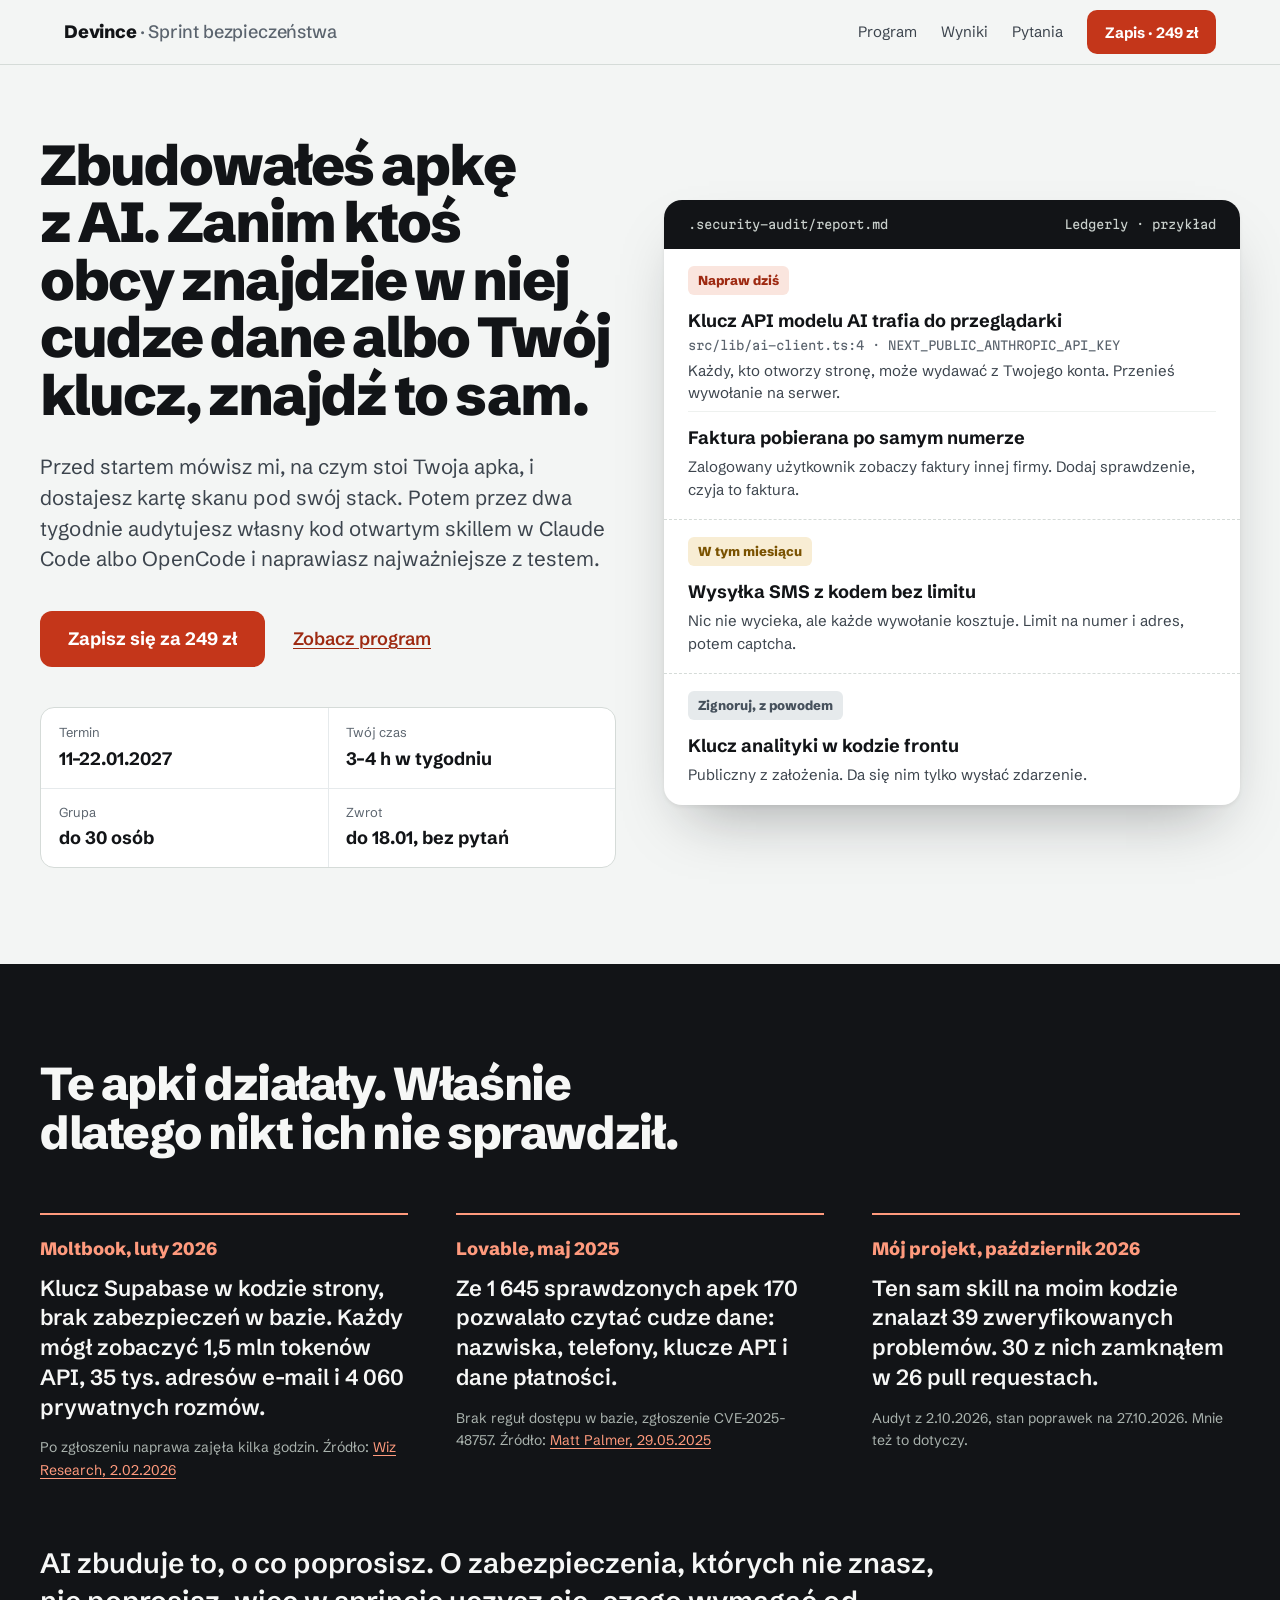
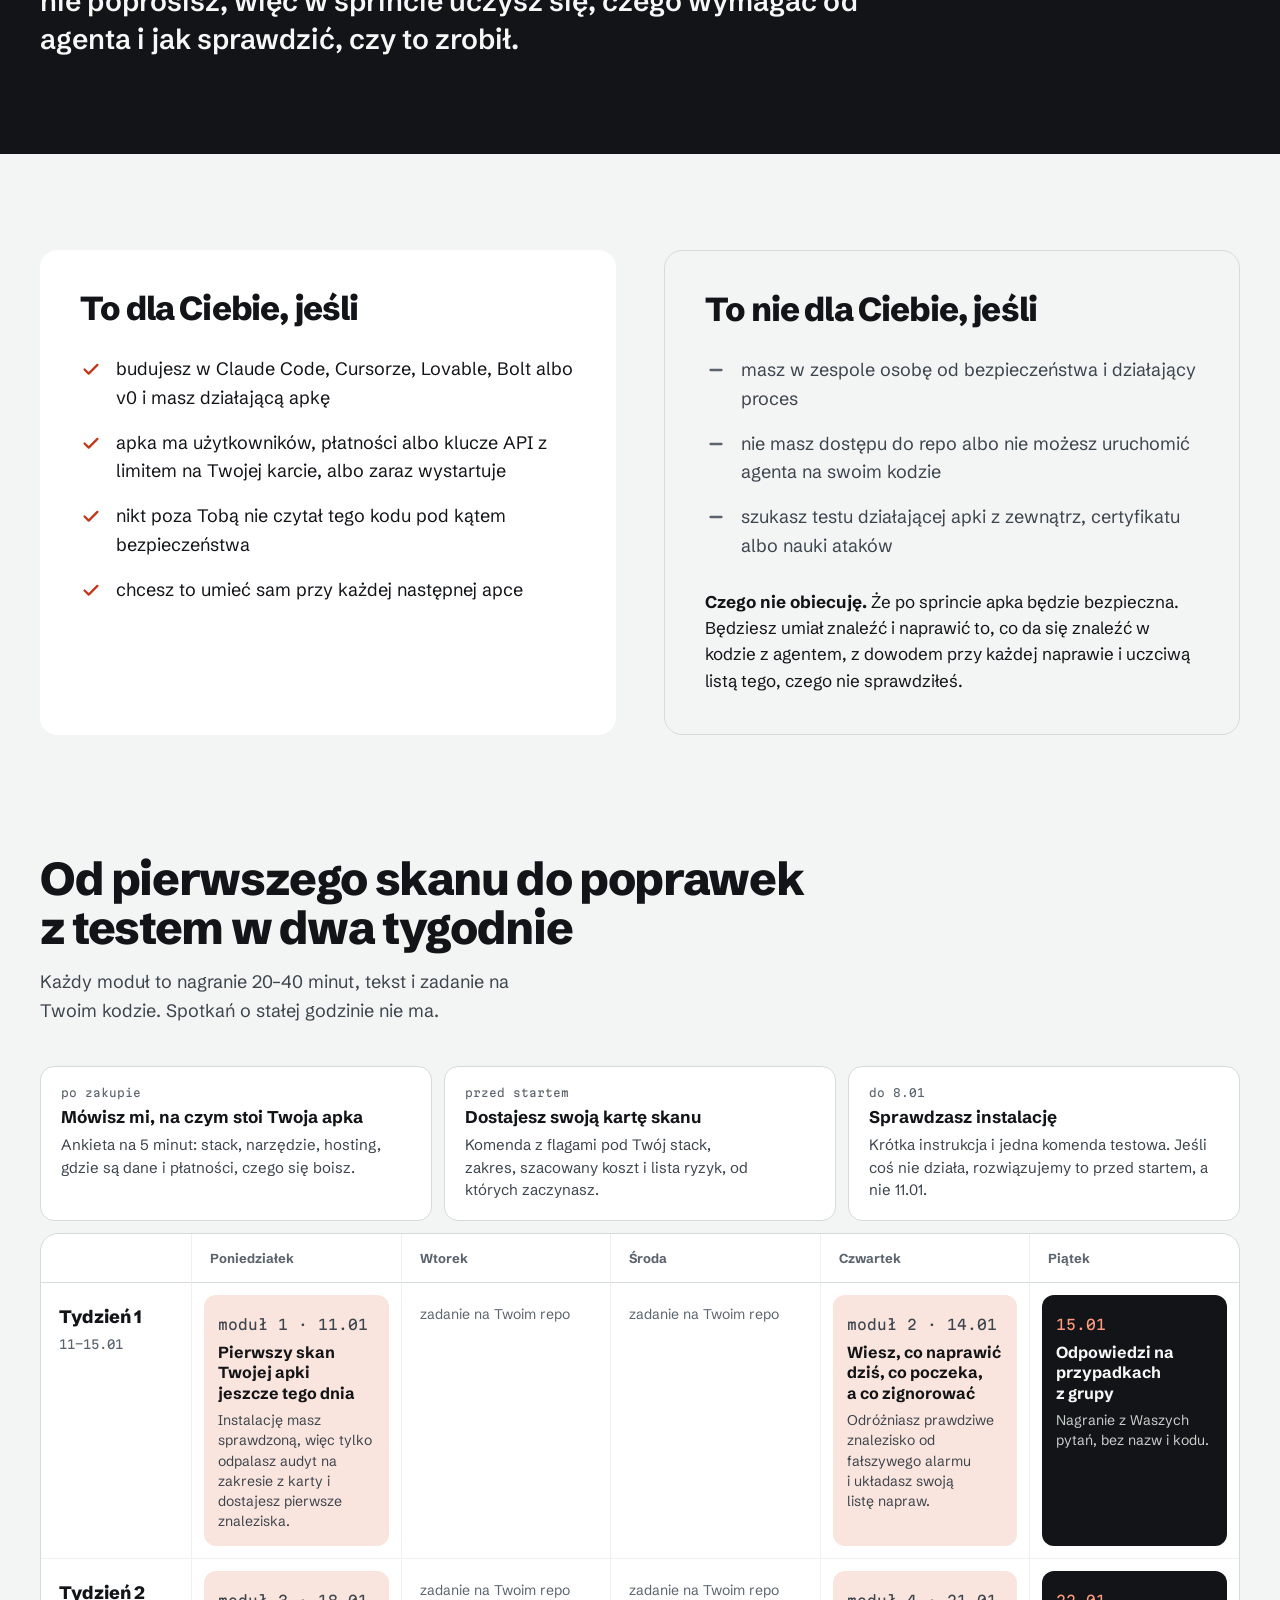
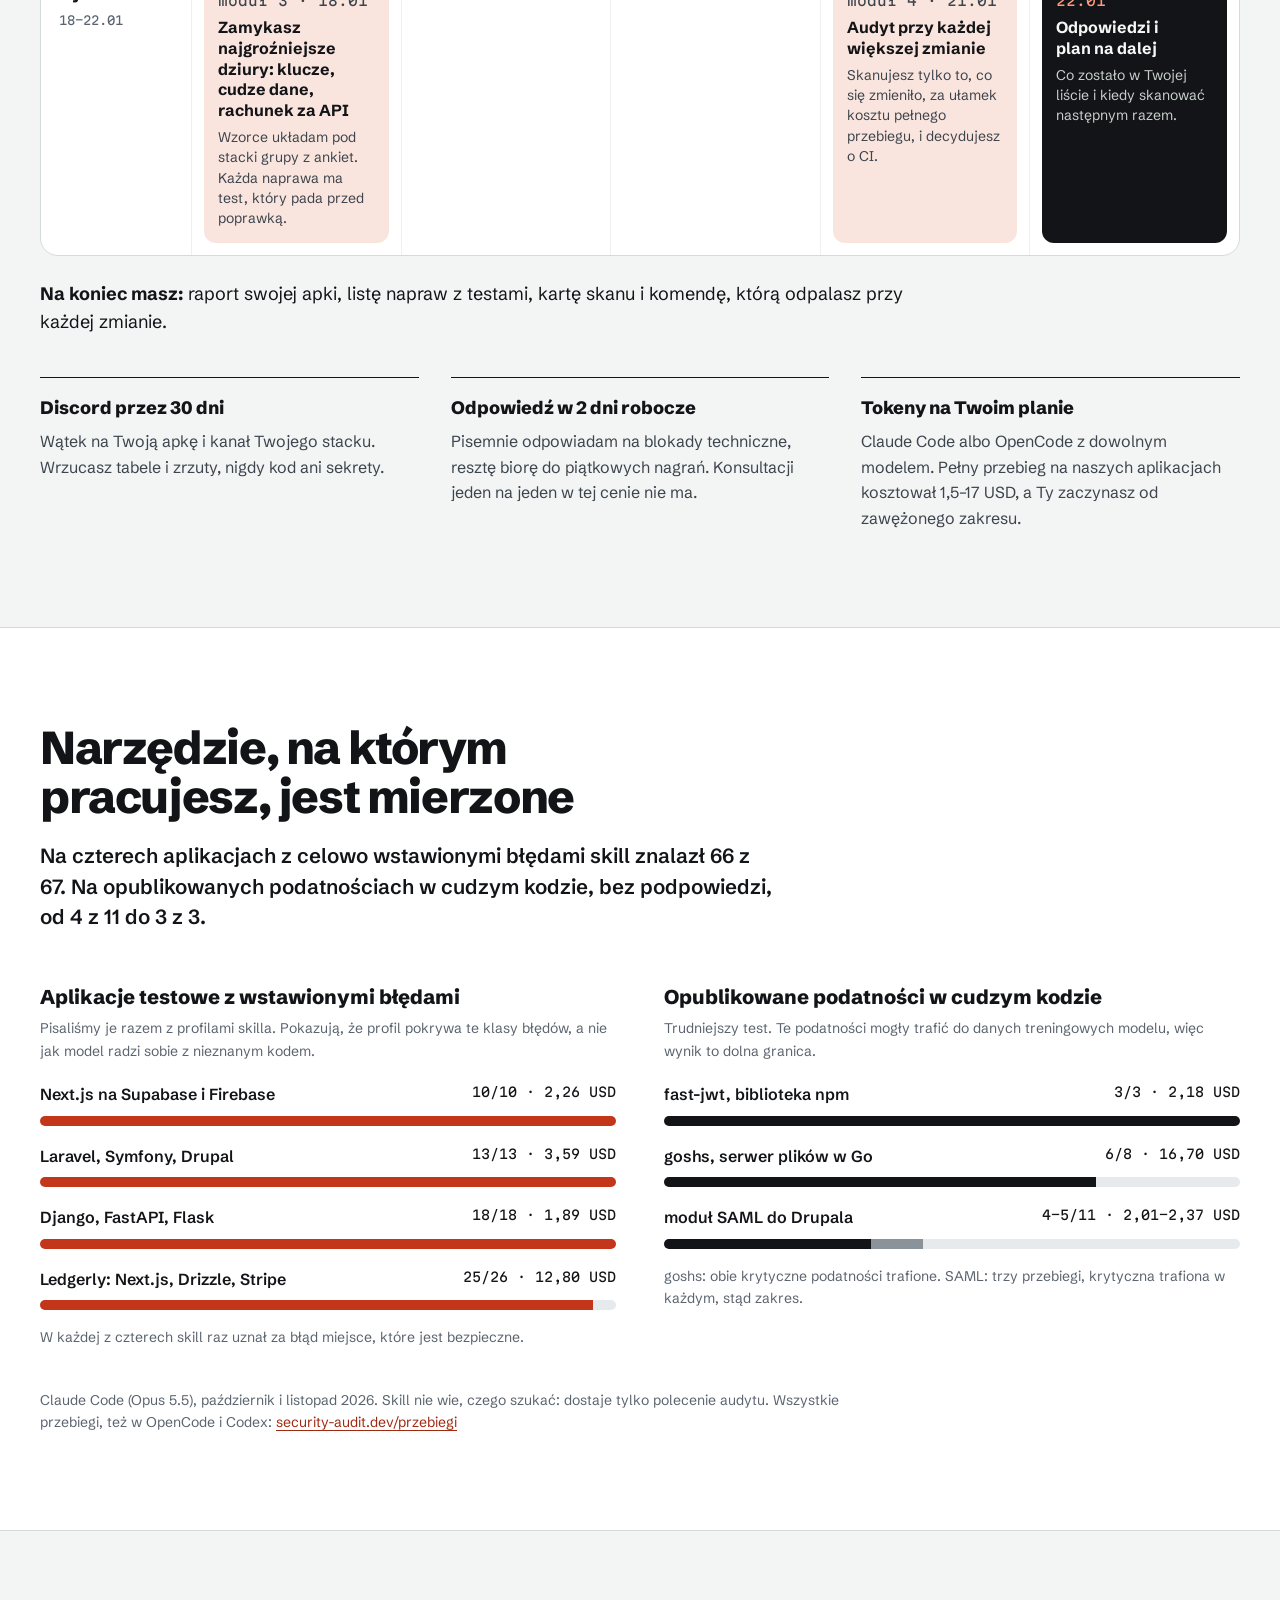
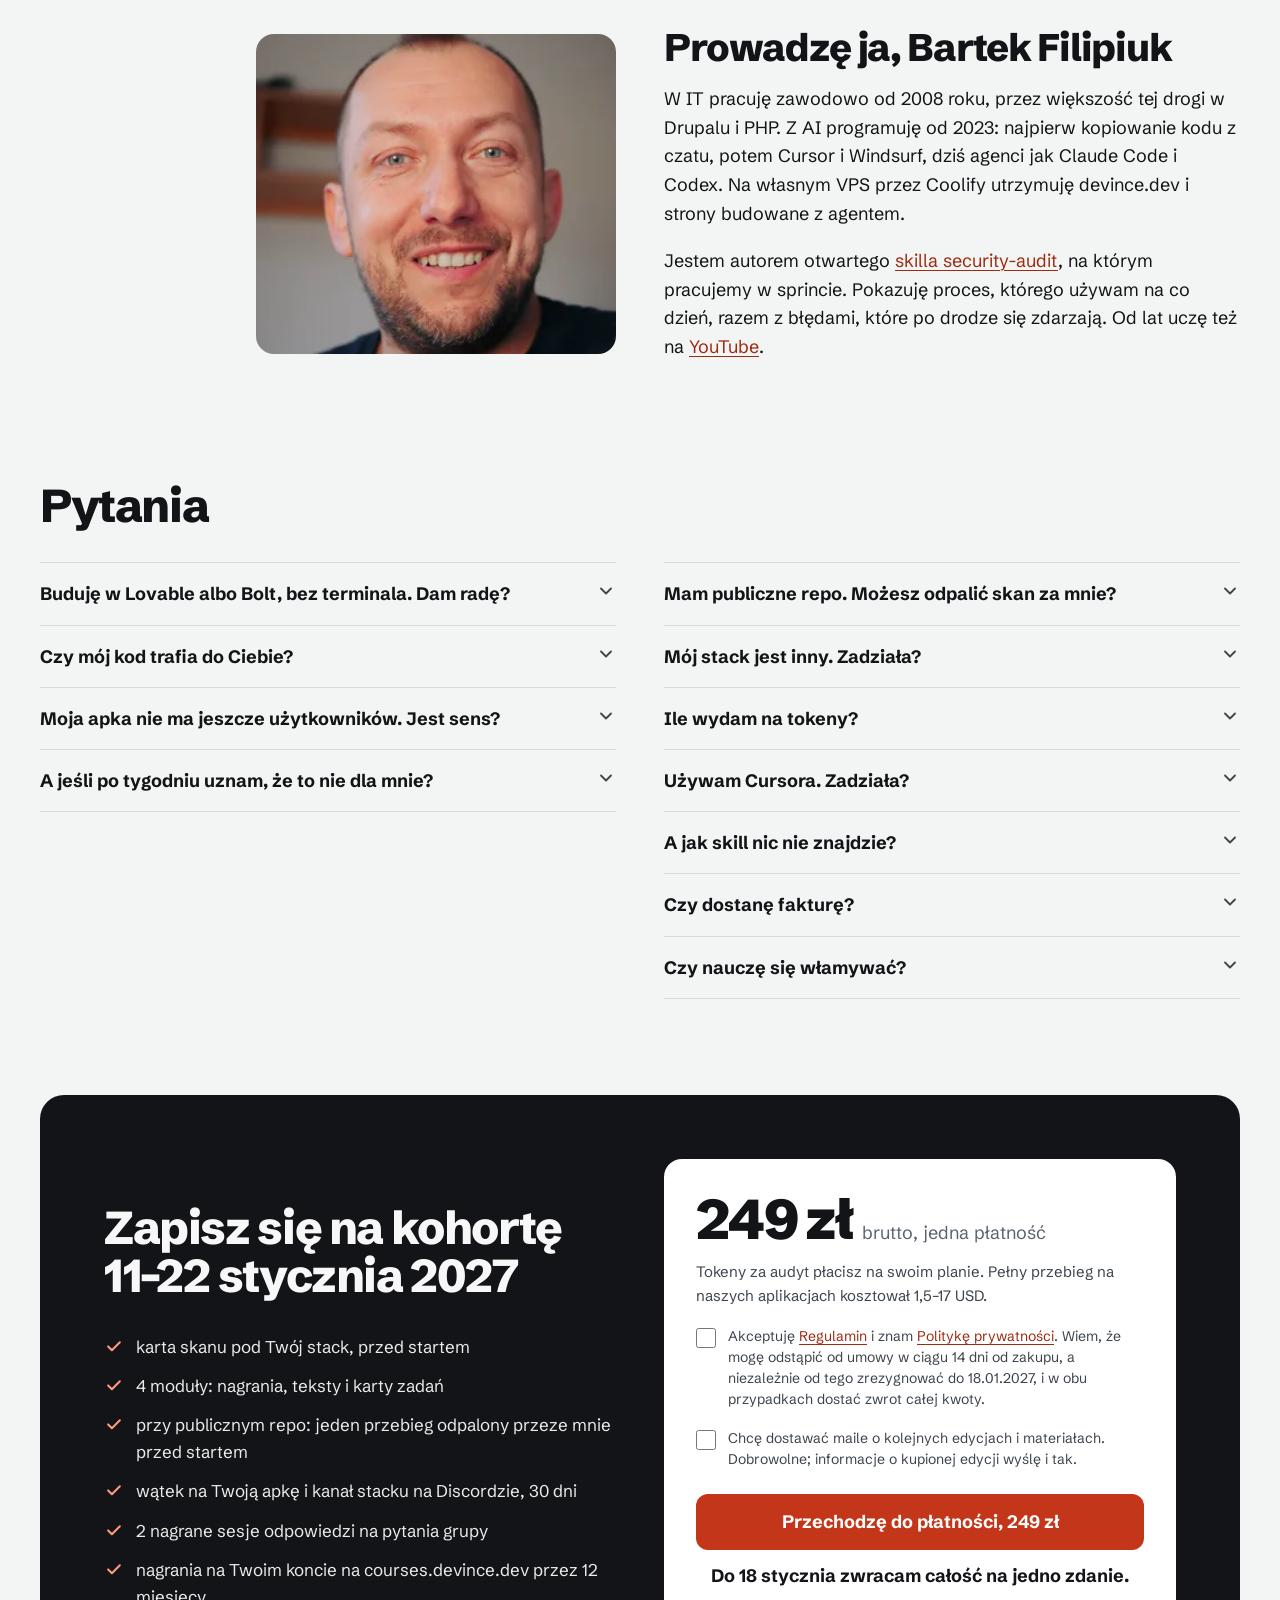
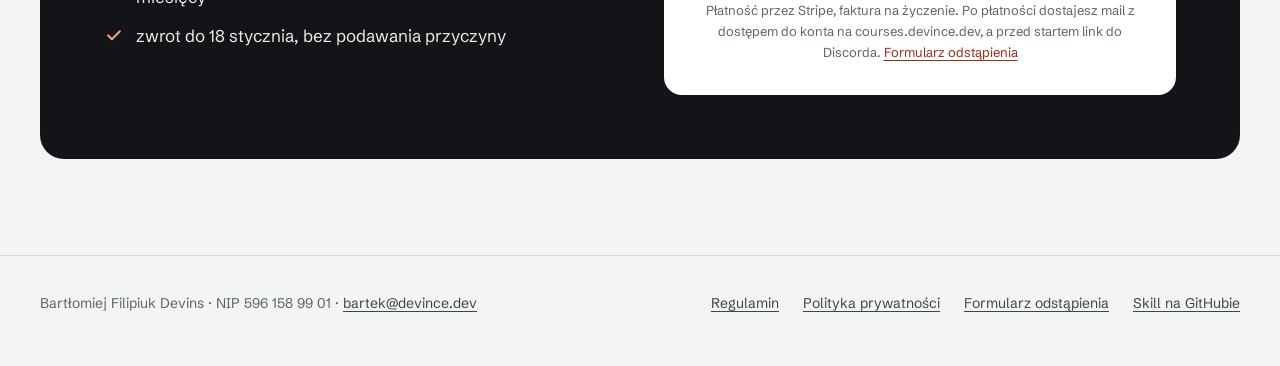
==== commit 8627cf74: "Program around outcomes: pre-start survey and scan card, install check by 8.01, public-repo run, sta" ====
--- a/site/index.html
+++ b/site/index.html
@@ -34,7 +34,7 @@
   <div class="wrap two hero-grid">
     <div>
       <h1>Zbudowałeś apkę z AI. Zanim ktoś obcy znajdzie w niej cudze dane albo Twój klucz, znajdź to sam.</h1>
-      <p class="lede">Przez dwa tygodnie audytujesz własną apkę otwartym skillem w Claude Code albo OpenCode. Uczysz się odróżniać prawdziwe znaleziska od fałszywych alarmów i naprawiasz najważniejsze z testem.</p>
+      <p class="lede">Przed startem mówisz mi, na czym stoi Twoja apka, i dostajesz kartę skanu pod swój stack. Potem przez dwa tygodnie audytujesz własny kod otwartym skillem w Claude Code albo OpenCode i naprawiasz najważniejsze z testem.</p>
       <div class="actions">
         <a class="btn btn-lg" href="#zapis" data-umami-event="cta-hero">Zapisz się za 249 zł</a>
         <a class="text-link" href="#program">Zobacz program</a>
@@ -129,9 +129,14 @@
 <section class="program" id="program">
   <div class="wrap">
     <div class="program-head">
-      <h2 class="h-section">Dwa tygodnie pracy na Twoim repo</h2>
+      <h2 class="h-section">Od pierwszego skanu do poprawek z testem w dwa tygodnie</h2>
       <p>Każdy moduł to nagranie 20–40 minut, tekst i zadanie na Twoim kodzie. Spotkań o stałej godzinie nie ma.</p>
     </div>
+    <ol class="prestart" aria-label="Przed startem">
+      <li><p class="pre-when">po zakupie</p><h3>Mówisz mi, na czym stoi Twoja apka</h3><p>Ankieta na 5 minut: stack, narzędzie, hosting, gdzie są dane i płatności, czego się boisz.</p></li>
+      <li><p class="pre-when">przed startem</p><h3>Dostajesz swoją kartę skanu</h3><p>Komenda z flagami pod Twój stack, zakres, szacowany koszt i lista ryzyk, od których zaczynasz.</p></li>
+      <li><p class="pre-when">do 8.01</p><h3>Sprawdzasz instalację</h3><p>Krótka instrukcja i jedna komenda testowa. Jeśli coś nie działa, rozwiązujemy to przed startem, a nie 11.01.</p></li>
+    </ol>
     <div class="cal-wrap" role="region" aria-label="Kalendarz kohorty" tabindex="0">
       <div class="cal">
         <div class="cal-day"></div>
@@ -142,20 +147,21 @@
         <div class="cal-day">Piątek</div>
 
         <div class="cal-week"><strong>Tydzień 1</strong><span>11–15.01</span></div>
-        <div class="cal-slot"><div class="mod"><p class="mod-when">moduł 1 · 11.01</p><h3>Uruchamiasz skill i wybierasz, od czego zacząć</h3><p>Wiesz, ile kosztuje przebieg, zanim go odpalisz. Rysujesz, kto i którędy wchodzi do Twojej apki.</p></div></div>
-        <div class="cal-empty">zadanie na Twoim repo</div>
-        <div class="cal-empty">zadanie na Twoim repo</div>
-        <div class="cal-slot"><div class="mod"><p class="mod-when">moduł 2 · 14.01</p><h3>Czytasz raport i wiesz, co w nim jest prawdziwe</h3><p>Pięć znalezisk dzielisz na grupy: napraw dziś, w tym miesiącu albo zignoruj z powodem.</p></div></div>
-        <div class="cal-slot"><div class="mod qa"><p class="mod-when">15.01</p><h3>Nagrane odpowiedzi</h3><p>Na pytania z wątków całej grupy.</p></div></div>
+        <div class="cal-slot"><div class="mod"><p class="mod-when">moduł 1 · 11.01</p><h3>Pierwszy skan Twojej apki jeszcze tego dnia</h3><p>Instalację masz sprawdzoną, więc tylko odpalasz audyt na zakresie z karty i dostajesz pierwsze znaleziska.</p></div></div>
+        <div class="cal-empty">zadanie na Twoim repo</div>
+        <div class="cal-empty">zadanie na Twoim repo</div>
+        <div class="cal-slot"><div class="mod"><p class="mod-when">moduł 2 · 14.01</p><h3>Wiesz, co naprawić dziś, co poczeka, a co zignorować</h3><p>Odróżniasz prawdziwe znalezisko od fałszywego alarmu i układasz swoją listę napraw.</p></div></div>
+        <div class="cal-slot"><div class="mod qa"><p class="mod-when">15.01</p><h3>Odpowiedzi na przypadkach z grupy</h3><p>Nagranie z Waszych pytań, bez nazw i kodu.</p></div></div>
 
         <div class="cal-week"><strong>Tydzień 2</strong><span>18–22.01</span></div>
-        <div class="cal-slot"><div class="mod"><p class="mod-when">moduł 3 · 18.01</p><h3>Sprawdzasz wzorce swojego stacku i naprawiasz z testem</h3><p>Supabase, Next.js, PHP albo Python. Test pada przed poprawką i przechodzi po niej.</p></div></div>
-        <div class="cal-empty">zadanie na Twoim repo</div>
-        <div class="cal-empty">zadanie na Twoim repo</div>
-        <div class="cal-slot"><div class="mod"><p class="mod-when">moduł 4 · 21.01</p><h3>Odpalasz audyt tylko na zmianach, za ułamek kosztu</h3><p>Potem decydujesz, czy wpiąć go w CI.</p></div></div>
-        <div class="cal-slot"><div class="mod qa"><p class="mod-when">22.01</p><h3>Nagrane odpowiedzi</h3><p>I plan, co dalej z Twoją apką.</p></div></div>
-      </div>
-    </div>
+        <div class="cal-slot"><div class="mod"><p class="mod-when">moduł 3 · 18.01</p><h3>Zamykasz najgroźniejsze dziury: klucze, cudze dane, rachunek za API</h3><p>Wzorce układam pod stacki grupy z ankiet. Każda naprawa ma test, który pada przed poprawką.</p></div></div>
+        <div class="cal-empty">zadanie na Twoim repo</div>
+        <div class="cal-empty">zadanie na Twoim repo</div>
+        <div class="cal-slot"><div class="mod"><p class="mod-when">moduł 4 · 21.01</p><h3>Audyt przy każdej większej zmianie</h3><p>Skanujesz tylko to, co się zmieniło, za ułamek kosztu pełnego przebiegu, i decydujesz o CI.</p></div></div>
+        <div class="cal-slot"><div class="mod qa"><p class="mod-when">22.01</p><h3>Odpowiedzi i plan na dalej</h3><p>Co zostało w Twojej liście i kiedy skanować następnym razem.</p></div></div>
+      </div>
+    </div>
+    <p class="outcome"><strong>Na koniec masz:</strong> raport swojej apki, listę napraw z testami, kartę skanu i komendę, którą odpalasz przy każdej zmianie.</p>
     <div class="rhythm">
       <div><strong>Discord przez 30 dni</strong><p>Wątek na Twoją apkę i kanał Twojego stacku. Wrzucasz tabele i zrzuty, nigdy kod ani sekrety.</p></div>
       <div><strong>Odpowiedź w 2 dni robocze</strong><p>Pisemnie odpowiadam na blokady techniczne, resztę biorę do piątkowych nagrań. Konsultacji jeden na jeden w tej cenie nie ma.</p></div>
@@ -212,11 +218,13 @@
     <div class="two faq-grid">
       <div class="faq-col">
         <details><summary>Buduję w Lovable albo Bolt, bez terminala. Dam radę?<span class="chev" aria-hidden="true"><svg width="20" height="20" viewBox="0 0 24 24" fill="none" stroke="#3c444d" stroke-width="2.2" stroke-linecap="round" stroke-linejoin="round"><path d="M6 9l6 6 6-6"/></svg></span></summary><p>Tak, jeśli masz synchronizację z GitHubem. Na starcie klonujesz repo i instalujesz Claude Code albo OpenCode, krok po kroku. To jedyna część, która wymaga odrobiny samozaparcia.</p></details>
-        <details><summary>Czy mój kod trafia do Ciebie?<span class="chev" aria-hidden="true"><svg width="20" height="20" viewBox="0 0 24 24" fill="none" stroke="#3c444d" stroke-width="2.2" stroke-linecap="round" stroke-linejoin="round"><path d="M6 9l6 6 6-6"/></svg></span></summary><p>Nie. Audyt odpalasz u siebie. Na Discord wrzucasz tabele i zrzuty, bez kodu i sekretów. Kod idzie tylko do dostawcy modelu, którego sam wybierzesz.</p></details>
+        <details><summary>Czy mój kod trafia do Ciebie?<span class="chev" aria-hidden="true"><svg width="20" height="20" viewBox="0 0 24 24" fill="none" stroke="#3c444d" stroke-width="2.2" stroke-linecap="round" stroke-linejoin="round"><path d="M6 9l6 6 6-6"/></svg></span></summary><p>Nie. Audyt odpalasz u siebie. Na Discord wrzucasz tabele i zrzuty, bez kodu i sekretów. Kod idzie tylko do dostawcy modelu, którego sam wybierzesz. Wyjątek to publiczne repo, które sam wskażesz do przebiegu przed startem.</p></details>
         <details><summary>Moja apka nie ma jeszcze użytkowników. Jest sens?<span class="chev" aria-hidden="true"><svg width="20" height="20" viewBox="0 0 24 24" fill="none" stroke="#3c444d" stroke-width="2.2" stroke-linecap="round" stroke-linejoin="round"><path d="M6 9l6 6 6-6"/></svg></span></summary><p>Tak, jeśli zaraz wystartuje. Najtaniej naprawia się przed pierwszym użytkownikiem, bo nie ma jeszcze czyich danych pilnować. Projekt do szuflady? Poczekaj do następnej edycji.</p></details>
         <details><summary>A jeśli po tygodniu uznam, że to nie dla mnie?<span class="chev" aria-hidden="true"><svg width="20" height="20" viewBox="0 0 24 24" fill="none" stroke="#3c444d" stroke-width="2.2" stroke-linecap="round" stroke-linejoin="round"><path d="M6 9l6 6 6-6"/></svg></span></summary><p>Napisz jedno zdanie do 18 stycznia, oddaję całość. Niezależnie od tego masz ustawowe 14 dni od zakupu na odstąpienie od umowy.</p></details>
       </div>
       <div class="faq-col">
+        <details><summary>Mam publiczne repo. Możesz odpalić skan za mnie?<span class="chev" aria-hidden="true"><svg width="20" height="20" viewBox="0 0 24 24" fill="none" stroke="#3c444d" stroke-width="2.2" stroke-linecap="round" stroke-linejoin="round"><path d="M6 9l6 6 6-6"/></svg></span></summary><p>Tak, jeden przebieg przed startem, na zakresie z ankiety. Przy dużym kodzie wskaż jeden katalog albo moduł, bo pełny przebieg dużego repo kosztuje kilkanaście dolarów i dłużej się go czyta. Wynik wysyłam tylko Tobie.</p></details>
+        <details><summary>Mój stack jest inny. Zadziała?<span class="chev" aria-hidden="true"><svg width="20" height="20" viewBox="0 0 24 24" fill="none" stroke="#3c444d" stroke-width="2.2" stroke-linecap="round" stroke-linejoin="round"><path d="M6 9l6 6 6-6"/></svg></span></summary><p>Skill ma profile dla JavaScript i TypeScript (Node, Next.js), Supabase i Firebase, PHP (Laravel, Symfony, Drupal) oraz Pythona (Django, FastAPI, Flask). Na innym stacku działa na ogólnej checkliście, bez wzorców dla Twojego frameworka. Napisz przed zakupem, jeśli nie masz pewności.</p></details>
         <details><summary>Ile wydam na tokeny?<span class="chev" aria-hidden="true"><svg width="20" height="20" viewBox="0 0 24 24" fill="none" stroke="#3c444d" stroke-width="2.2" stroke-linecap="round" stroke-linejoin="round"><path d="M6 9l6 6 6-6"/></svg></span></summary><p>Pełny przebieg na naszych aplikacjach kosztował 1,5–17 USD, zależnie od wielkości kodu. Zaczynasz od zawężonego zakresu, a w module 4 uczysz się audytować tylko zmiany.</p></details>
         <details><summary>Używam Cursora. Zadziała?<span class="chev" aria-hidden="true"><svg width="20" height="20" viewBox="0 0 24 24" fill="none" stroke="#3c444d" stroke-width="2.2" stroke-linecap="round" stroke-linejoin="round"><path d="M6 9l6 6 6-6"/></svg></span></summary><p>Skill działa w Cursorze po kolei w jednej sesji, bez równoległych agentów i bez automatycznej naprawy. Tej ścieżki nie mierzyłem, więc nie obiecuję tych samych wyników co w Claude Code.</p></details>
         <details><summary>A jak skill nic nie znajdzie?<span class="chev" aria-hidden="true"><svg width="20" height="20" viewBox="0 0 24 24" fill="none" stroke="#3c444d" stroke-width="2.2" stroke-linecap="round" stroke-linejoin="round"><path d="M6 9l6 6 6-6"/></svg></span></summary><p>Dostajesz listę tego, co sprawdził i uznał za bezpieczne, z miejscem w kodzie. To też wynik, i w module 2 uczysz się go ocenić.</p></details>
@@ -232,7 +240,9 @@
     <div>
       <h2 class="h-section">Zapisz się na kohortę 11–22 stycznia 2027</h2>
       <ul class="incl">
+        <li><svg class="icon" aria-hidden="true" width="20" height="20" viewBox="0 0 24 24" fill="none" stroke="#ff9a7d" stroke-width="2.5" stroke-linecap="round" stroke-linejoin="round"><path d="M5 12.5l4.5 4.5L19 7.5"/></svg>karta skanu pod Twój stack, przed startem</li>
         <li><svg class="icon" aria-hidden="true" width="20" height="20" viewBox="0 0 24 24" fill="none" stroke="#ff9a7d" stroke-width="2.5" stroke-linecap="round" stroke-linejoin="round"><path d="M5 12.5l4.5 4.5L19 7.5"/></svg>4 moduły: nagrania, teksty i karty zadań</li>
+        <li><svg class="icon" aria-hidden="true" width="20" height="20" viewBox="0 0 24 24" fill="none" stroke="#ff9a7d" stroke-width="2.5" stroke-linecap="round" stroke-linejoin="round"><path d="M5 12.5l4.5 4.5L19 7.5"/></svg>przy publicznym repo: jeden przebieg odpalony przeze mnie przed startem</li>
         <li><svg class="icon" aria-hidden="true" width="20" height="20" viewBox="0 0 24 24" fill="none" stroke="#ff9a7d" stroke-width="2.5" stroke-linecap="round" stroke-linejoin="round"><path d="M5 12.5l4.5 4.5L19 7.5"/></svg>wątek na Twoją apkę i kanał stacku na Discordzie, 30 dni</li>
         <li><svg class="icon" aria-hidden="true" width="20" height="20" viewBox="0 0 24 24" fill="none" stroke="#ff9a7d" stroke-width="2.5" stroke-linecap="round" stroke-linejoin="round"><path d="M5 12.5l4.5 4.5L19 7.5"/></svg>2 nagrane sesje odpowiedzi na pytania grupy</li>
         <li><svg class="icon" aria-hidden="true" width="20" height="20" viewBox="0 0 24 24" fill="none" stroke="#ff9a7d" stroke-width="2.5" stroke-linecap="round" stroke-linejoin="round"><path d="M5 12.5l4.5 4.5L19 7.5"/></svg>nagrania na Twoim koncie na courses.devince.dev przez 12 miesięcy</li>
--- a/site/css/site.css
+++ b/site/css/site.css
@@ -166,6 +166,13 @@
   .cal-week:first-of-type { padding-top: 0; }
   .cal-slot { padding: 0 0 12px; }
 }
+.prestart { list-style: none; margin: 40px 0 0; padding: 0; display: grid; grid-template-columns: repeat(auto-fit, minmax(min(100%, 280px), 1fr)); gap: 12px; }
+.prestart li { background: var(--surface); border: 1px solid var(--line); border-radius: 14px; padding: 18px 20px; }
+.pre-when { font: 11px/1.4 var(--mono); color: var(--ink-3); }
+.prestart h3 { font-size: 17px; line-height: 1.3; font-weight: 700; margin-top: 6px; }
+.prestart p:last-child { font-size: 15px; line-height: 1.5; color: var(--ink-2); margin-top: 6px; }
+.prestart + .cal-wrap { margin-top: 12px; }
+.outcome { margin-top: 24px; font-size: 18px; max-width: 48em; }
 .rhythm { margin-top: 40px; display: grid; grid-template-columns: repeat(auto-fit, minmax(min(100%, 260px), 1fr)); gap: 32px; }
 .rhythm div { border-top: 1px solid var(--ink); padding-top: 16px; }
 .rhythm strong { font-weight: 800; }
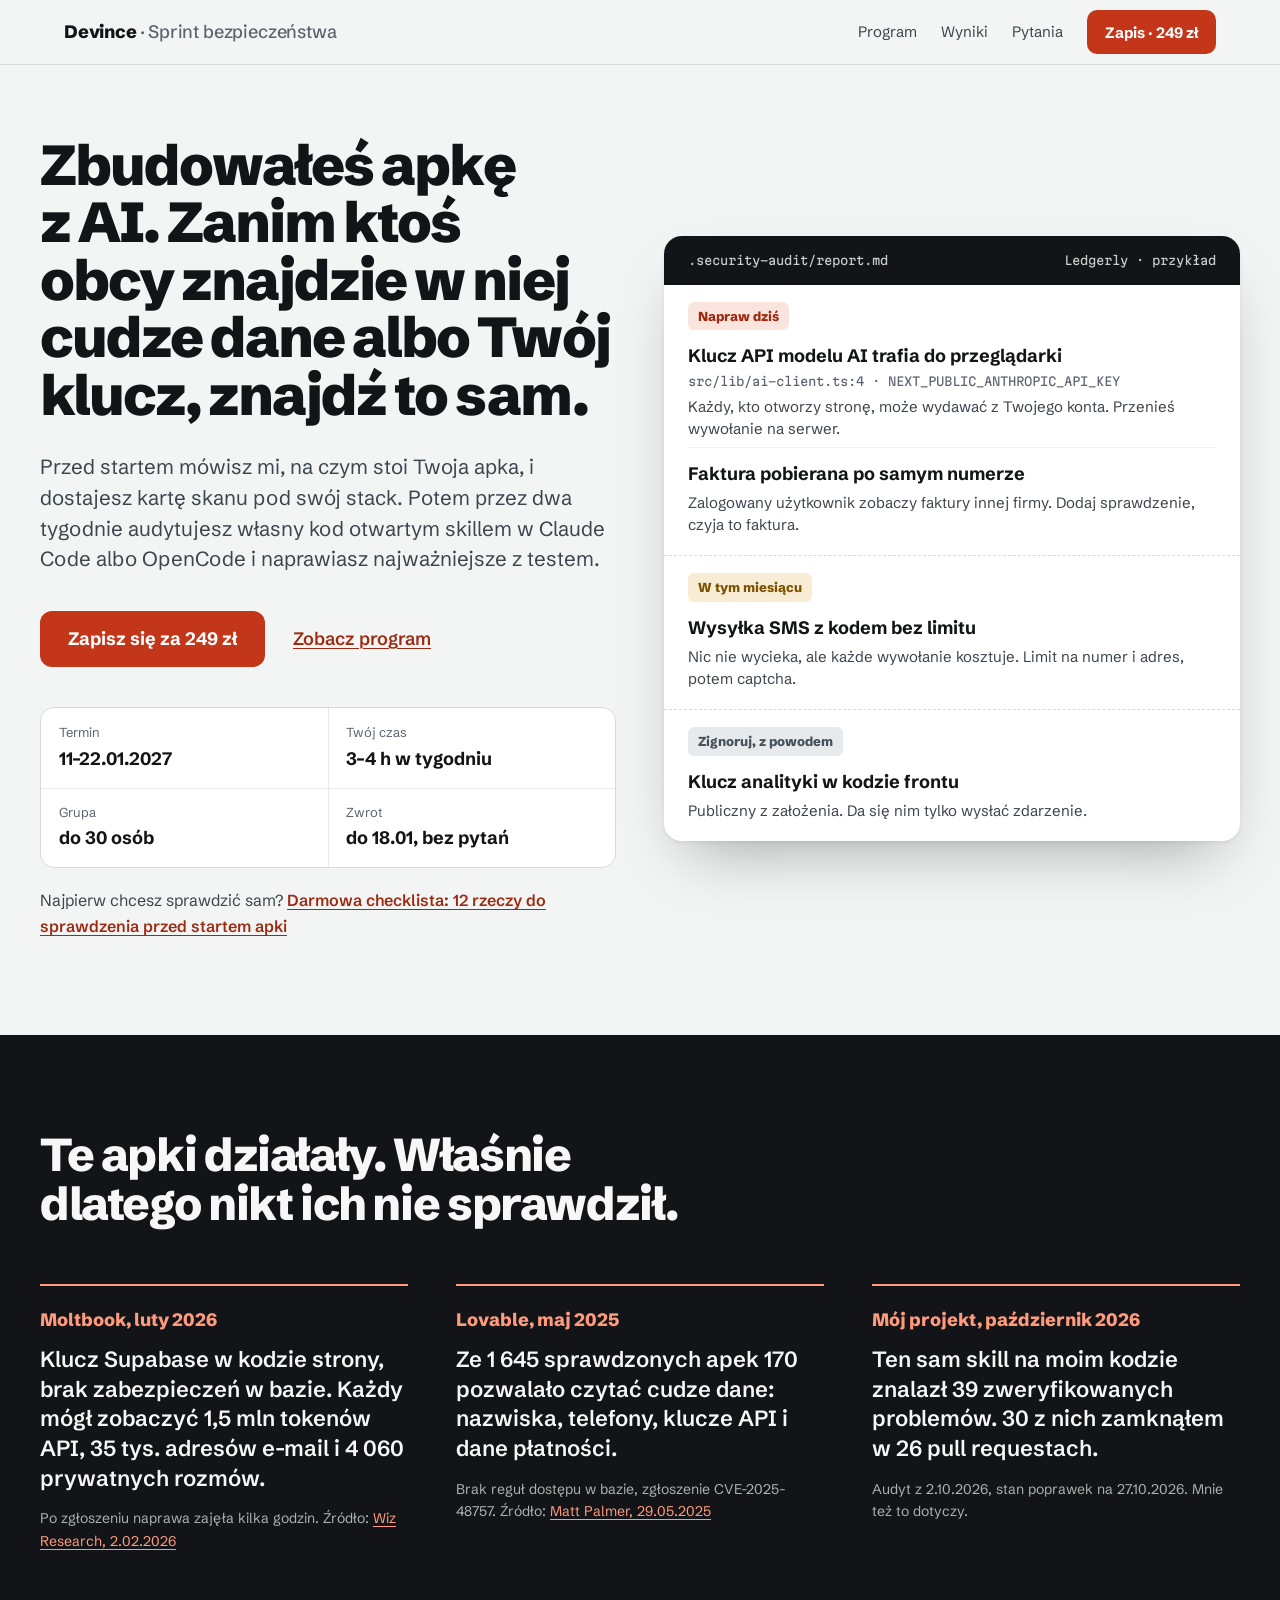
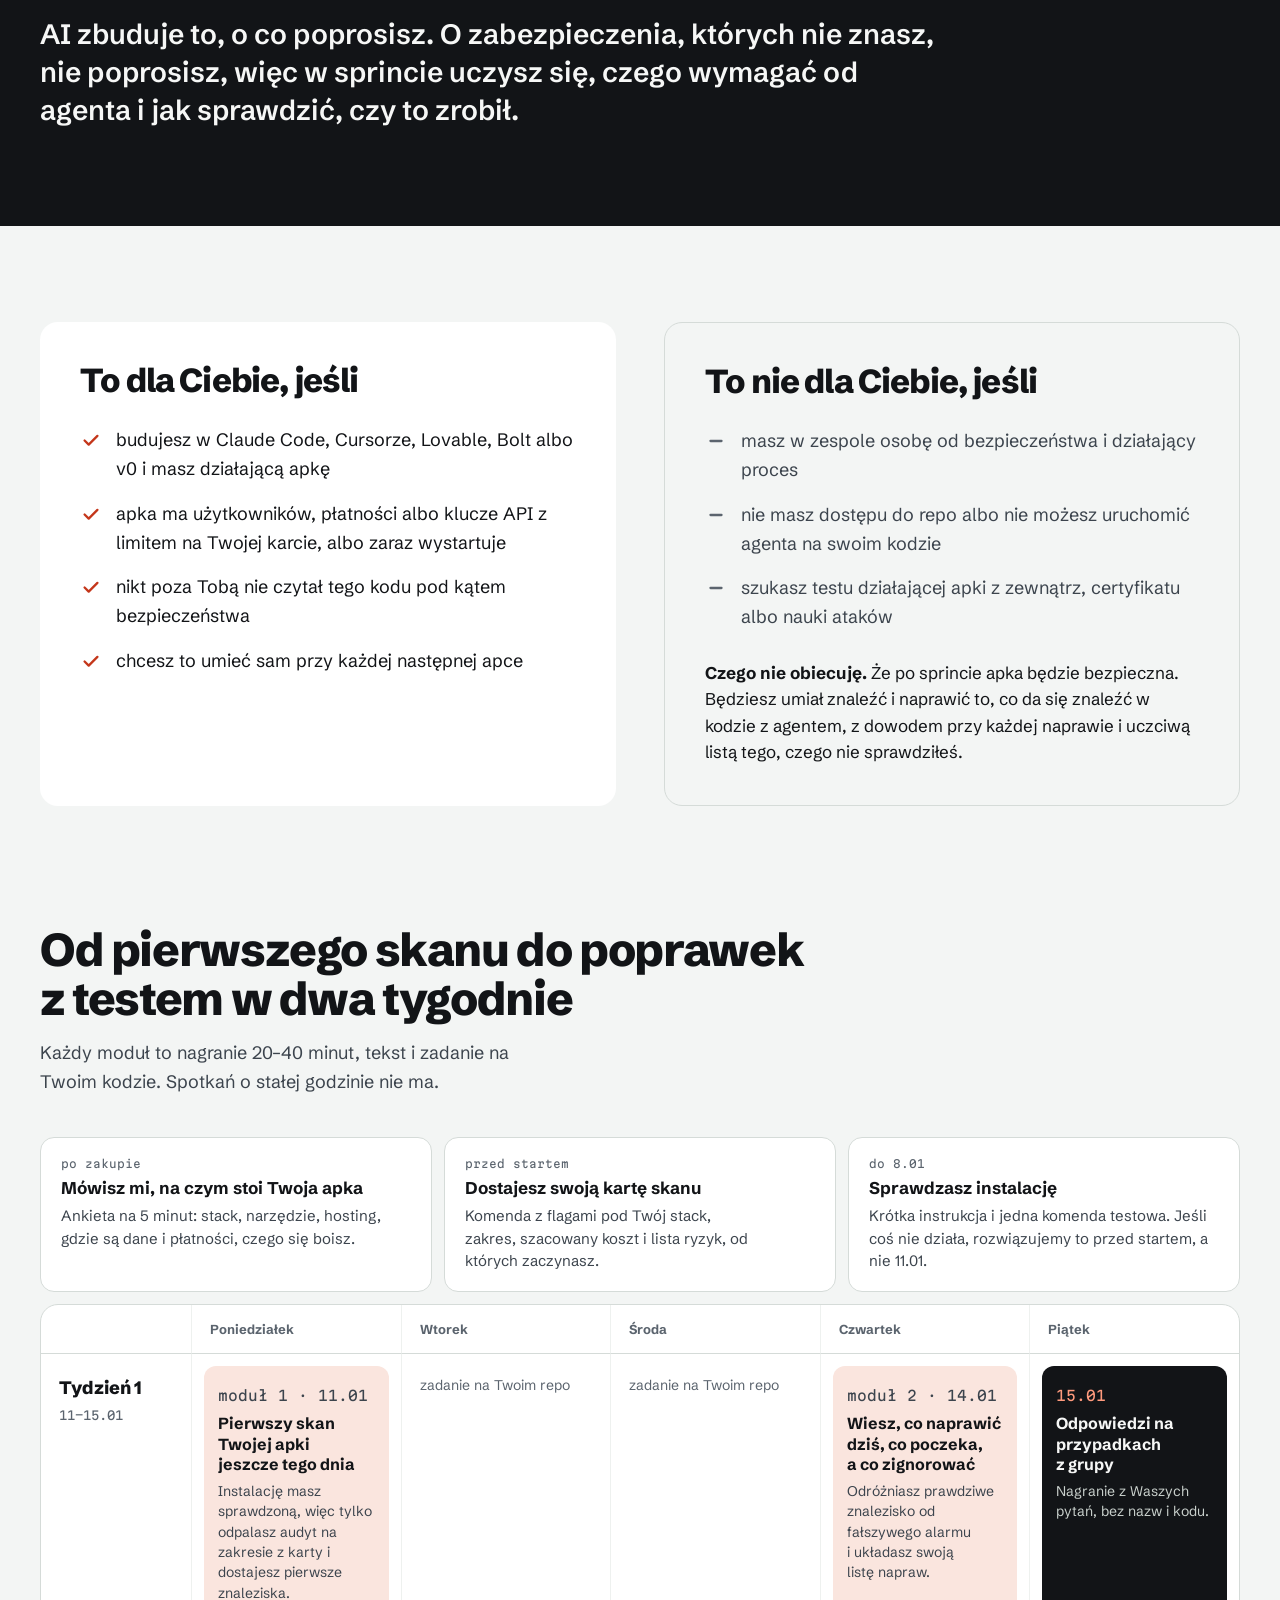
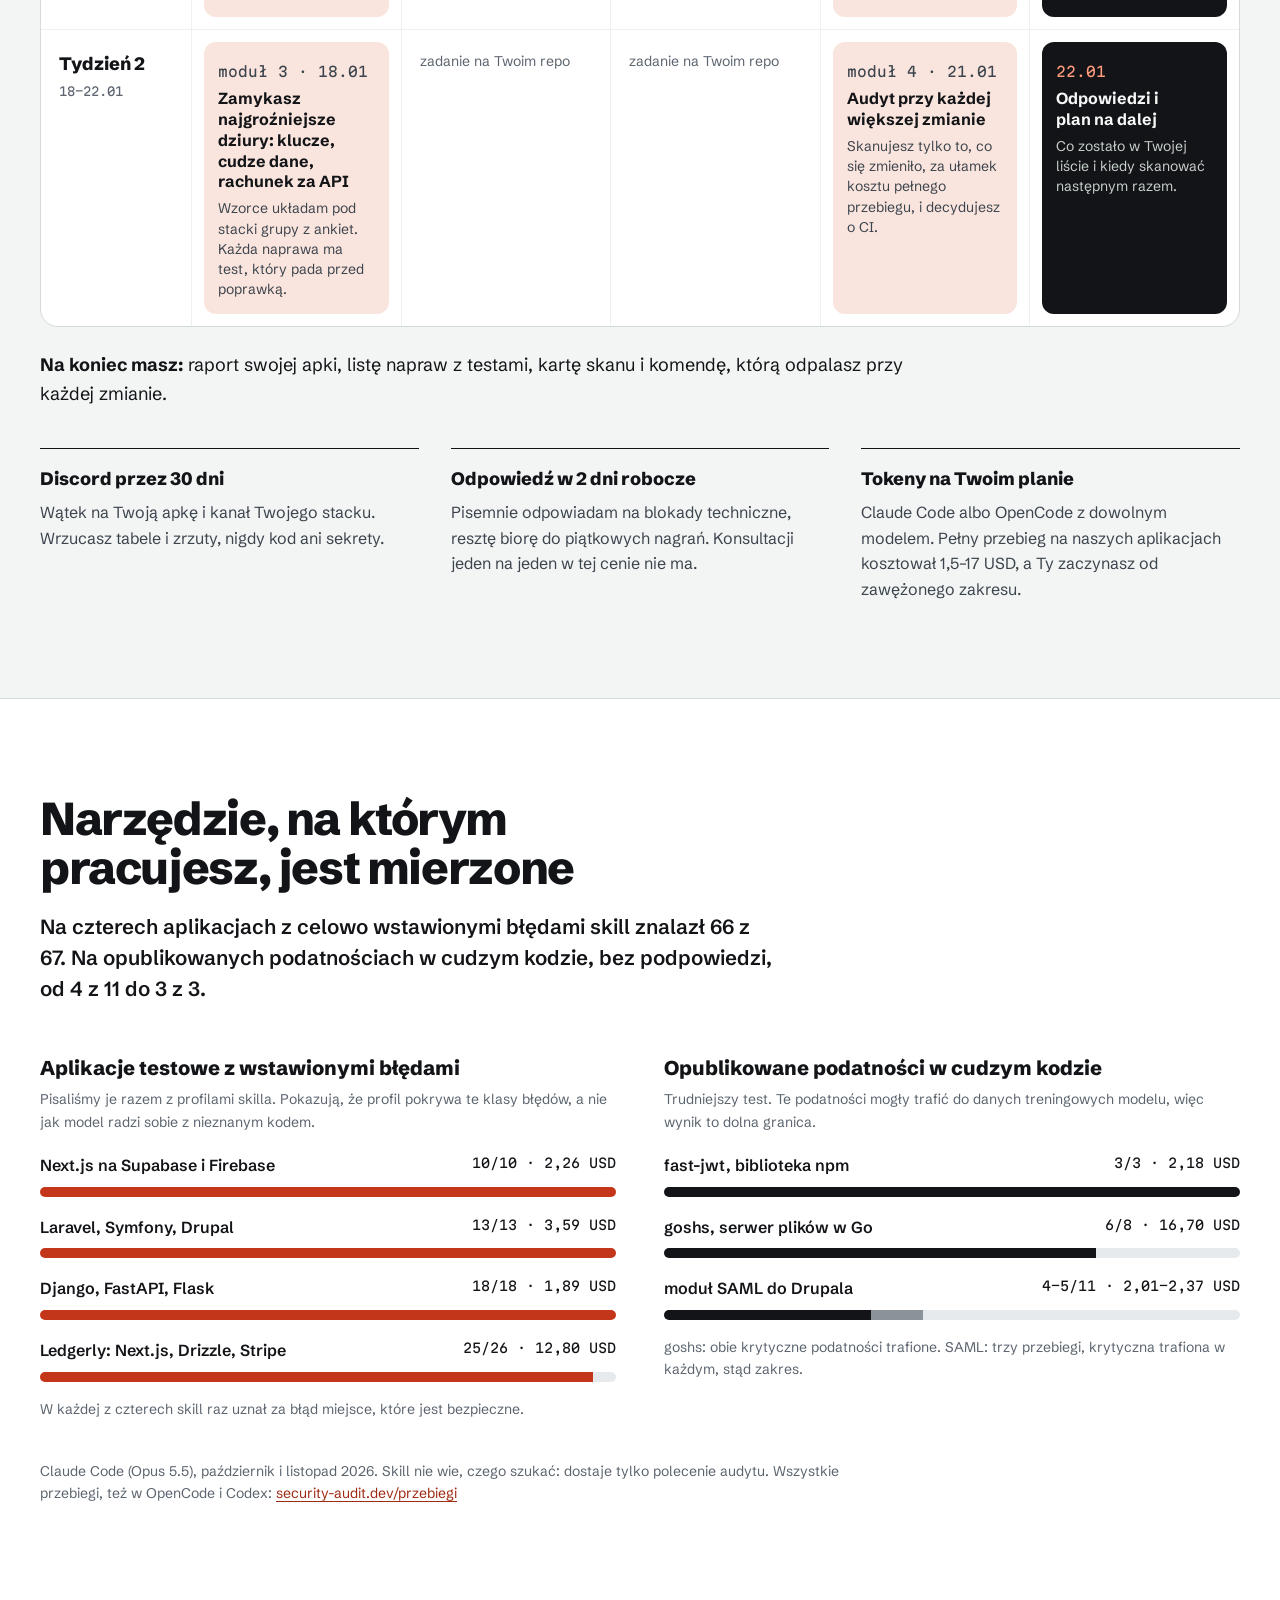
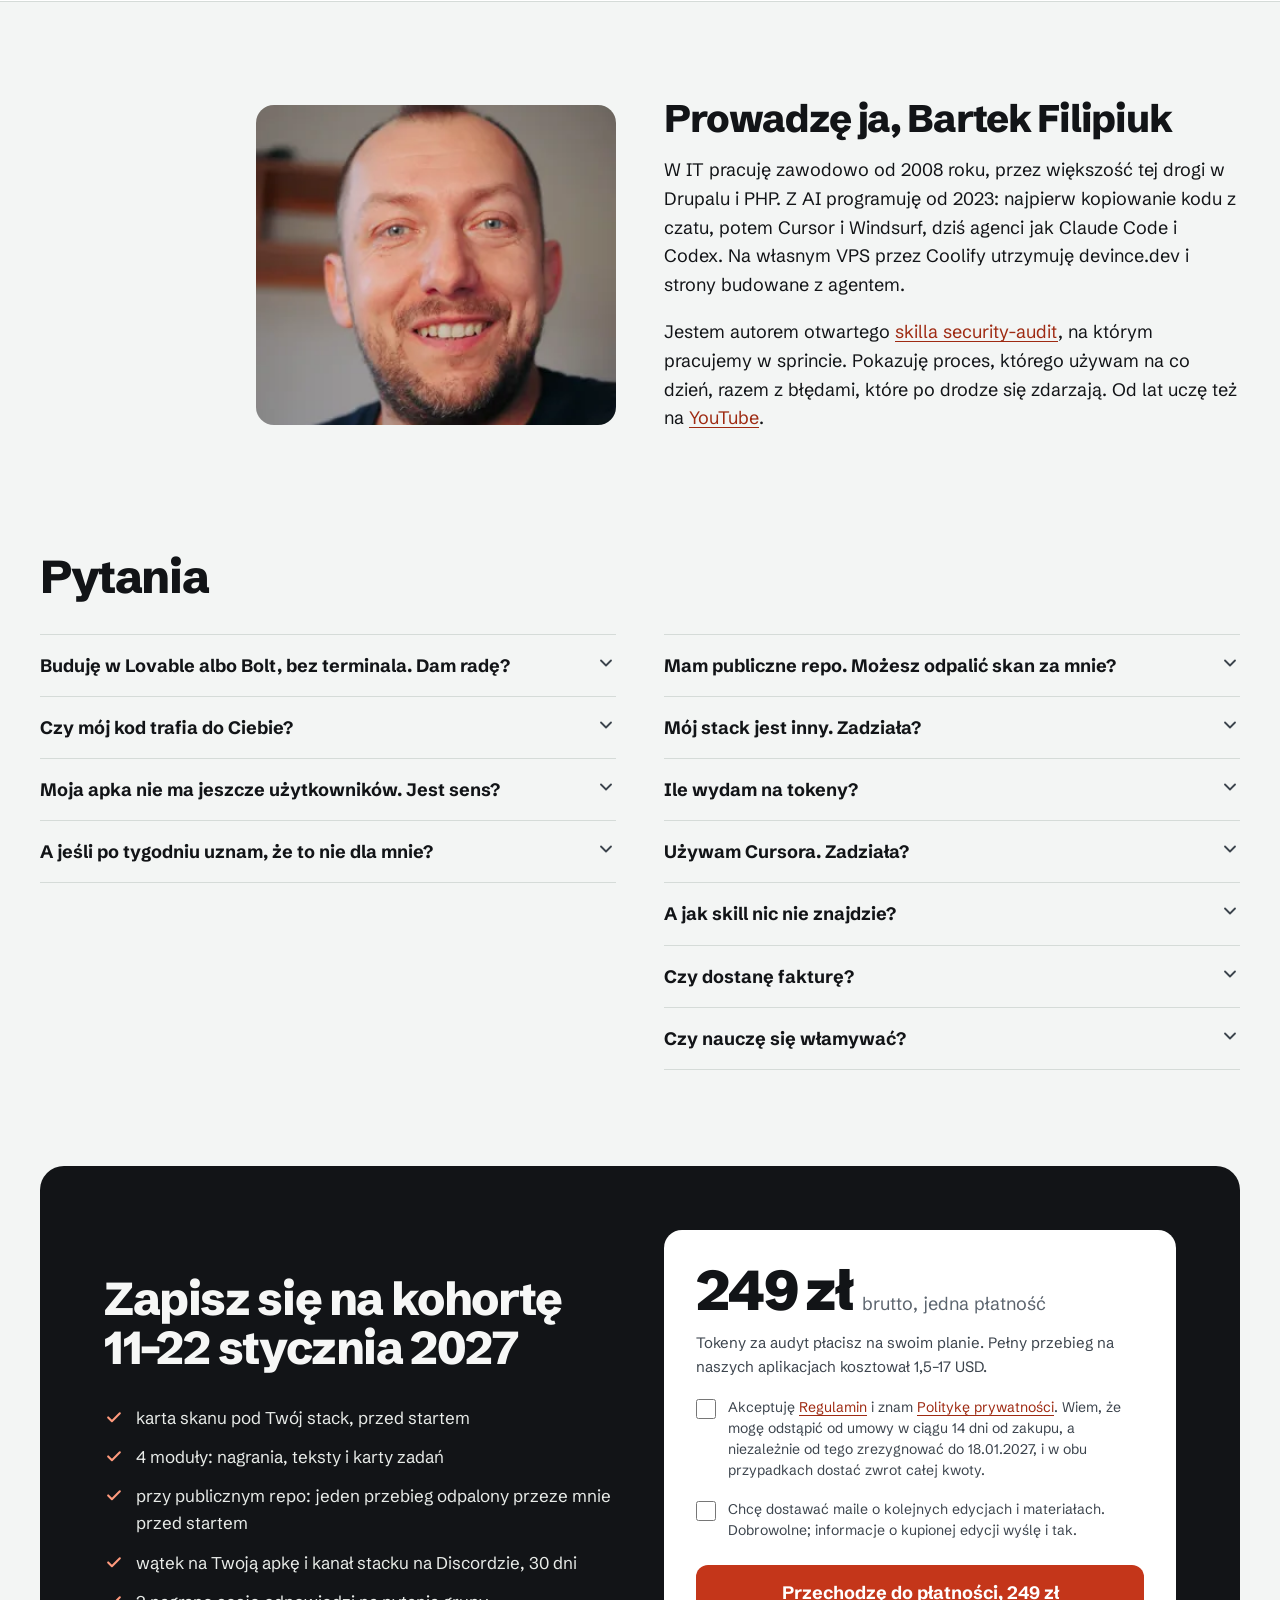
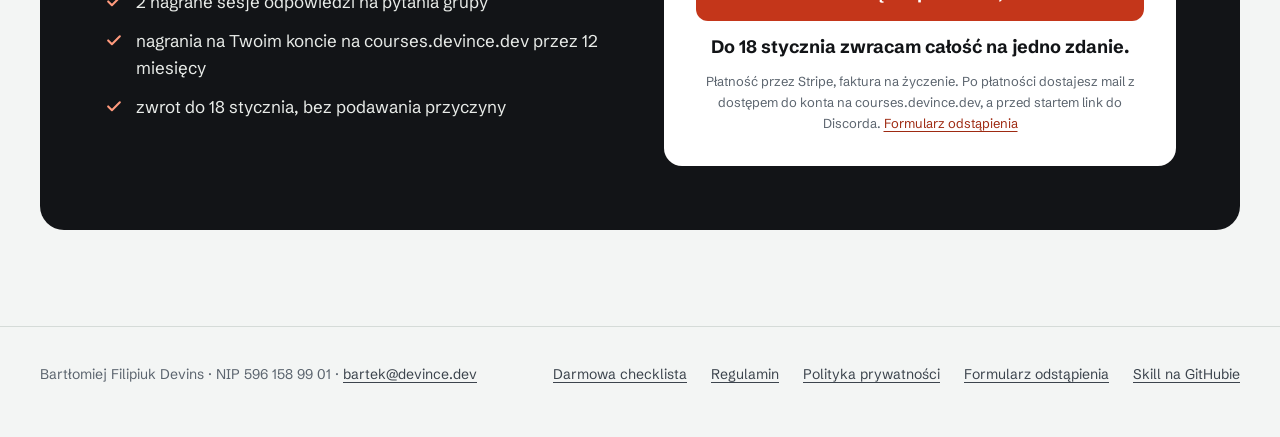
==== commit b97cf2a1: "Checklist lead magnet: gated signup page (Brevo DOI via devince.dev), check-inbox page, unlisted che" ====
--- a/site/index.html
+++ b/site/index.html
@@ -45,6 +45,7 @@
         <div><dt>Grupa</dt><dd>do 30 osób</dd></div>
         <div><dt>Zwrot</dt><dd>do 18.01, bez pytań</dd></div>
       </dl>
+      <p class="lm-teaser">Najpierw chcesz sprawdzić sam? <a href="checklista/" data-umami-event="lm-hero">Darmowa checklista: 12 rzeczy do sprawdzenia przed startem apki</a></p>
     </div>
 
     <figure class="triage" aria-label="Przykład: znaleziska z raportu posortowane według pilności">
@@ -275,6 +276,7 @@
   <div class="wrap">
     <p>Bartłomiej Filipiuk Devins · NIP 596 158 99 01 · <a href="mailto:bartek@devince.dev">bartek@devince.dev</a></p>
     <nav aria-label="Dokumenty">
+      <a href="checklista/">Darmowa checklista</a>
       <a href="regulamin.html">Regulamin</a>
       <a href="polityka-prywatnosci.html">Polityka prywatności</a>
       <a href="formularz-odstapienia.html">Formularz odstąpienia</a>
--- a/site/css/site.css
+++ b/site/css/site.css
@@ -255,3 +255,48 @@
 .legal th, .legal td { text-align: left; vertical-align: top; padding: 12px 16px; border-bottom: 1px solid var(--line); }
 .legal thead th { font-size: .8rem; color: var(--ink-3); background: var(--paper); }
 @media (max-width: 640px) { .signup { padding: 0 0 64px; } .signup-box { border-radius: 0; padding: 56px 24px; } }
+
+/* ---------- lead magnet: checklist (3.11.2026) ---------- */
+.hp { position: absolute; left: -10000px; width: 1px; height: 1px; overflow: hidden; }
+.lm-hero .two { align-items: center; }
+.lm-plus { margin-top: 20px; max-width: 34em; font-weight: 600; }
+.lm-form { box-shadow: 0 2px 4px rgba(18,20,23,.06), 0 30px 60px -24px rgba(18,20,23,.35); }
+.lm-form-title { font-size: 24px; line-height: 1.2; letter-spacing: -0.02em; font-weight: 800; }
+.lm-label { display: block; margin-top: 20px; font-size: 14px; font-weight: 700; }
+.lm-input { display: block; width: 100%; min-height: 52px; margin-top: 6px; padding: 0 14px; border: 1px solid var(--line-strong, #b9c1bd); border-radius: 10px; background: var(--surface); font: 400 17px var(--font); color: var(--ink); }
+.lm-input:focus-visible { outline: 3px solid var(--signal); outline-offset: 1px; }
+.lm-list { background: var(--surface); border-top: 1px solid var(--line); }
+.lm-items { margin: 32px 0 0; padding: 0; list-style: none; counter-reset: lm; display: grid; grid-template-columns: repeat(2, minmax(0, 1fr)); gap: 0 48px; }
+.lm-items li { counter-increment: lm; display: flex; gap: 16px; padding: 16px 0; border-top: 1px solid var(--line); font-weight: 600; font-size: 18px; line-height: 1.4; }
+.lm-items li::before { content: counter(lm); flex: none; width: 28px; font: 500 13px/1.9 var(--mono); color: var(--signal-ink); }
+@media (max-width: 760px) { .lm-items { grid-template-columns: 1fr; } }
+.lm-cta-line { margin-top: 40px; }
+.lm-done .lede { max-width: 34em; margin-top: 20px; }
+.lm-done .note { margin-top: 16px; color: var(--ink-3); }
+
+.lm-main { width: min(100% - 48px, 46rem); margin: 48px auto 80px; }
+.lm-main h1 { font-size: clamp(32px, 4vw, 48px); line-height: 1.05; letter-spacing: -0.03em; font-weight: 850; }
+.lm-meta { margin-top: 12px; font-size: 14px; color: var(--ink-3); }
+.lm-main section { margin-top: 40px; padding-top: 28px; border-top: 1px solid var(--line); }
+.lm-main section h2 { display: flex; gap: 14px; align-items: baseline; font-size: 24px; line-height: 1.25; letter-spacing: -0.02em; font-weight: 800; }
+.lm-main { counter-reset: lm-item; }
+.lm-item { counter-increment: lm-item; }
+.lm-item h2::before { content: counter(lm-item); flex: none; font: 500 14px/1 var(--mono); color: var(--signal-ink); }
+.lm-main section p { margin-top: 12px; }
+.lm-main code { font: 13px/1.5 var(--mono); background: var(--surface); border: 1px solid var(--line); border-radius: 6px; padding: 1px 5px; overflow-wrap: anywhere; }
+.lm-main pre { margin: 12px 0 0; padding: 16px; background: var(--ink); color: var(--dark-strong); border-radius: 12px; overflow-x: auto; }
+.lm-main pre code { background: transparent; border: 0; padding: 0; color: inherit; white-space: pre-wrap; overflow-wrap: anywhere; }
+
+@media print {
+  @page { size: A4; margin: 16mm 16mm 18mm; }
+  body { background: #fff; font-size: 11pt; }
+  .top, .no-print { display: none !important; }
+  .lm-main { width: auto; margin: 0; }
+  .lm-main section { margin-top: 16pt; padding-top: 10pt; }
+  .lm-main section h2 { break-after: avoid; }
+  .lm-meta a { display: none; }
+  .lm-main pre { background: #f3f5f4; color: #121417; border: 1px solid #d5dbd8; break-inside: avoid; }
+  a { color: #121417; }
+}
+.lm-teaser { margin-top: 20px; font-size: 16px; color: var(--ink-2); }
+.lm-teaser a { font-weight: 600; }
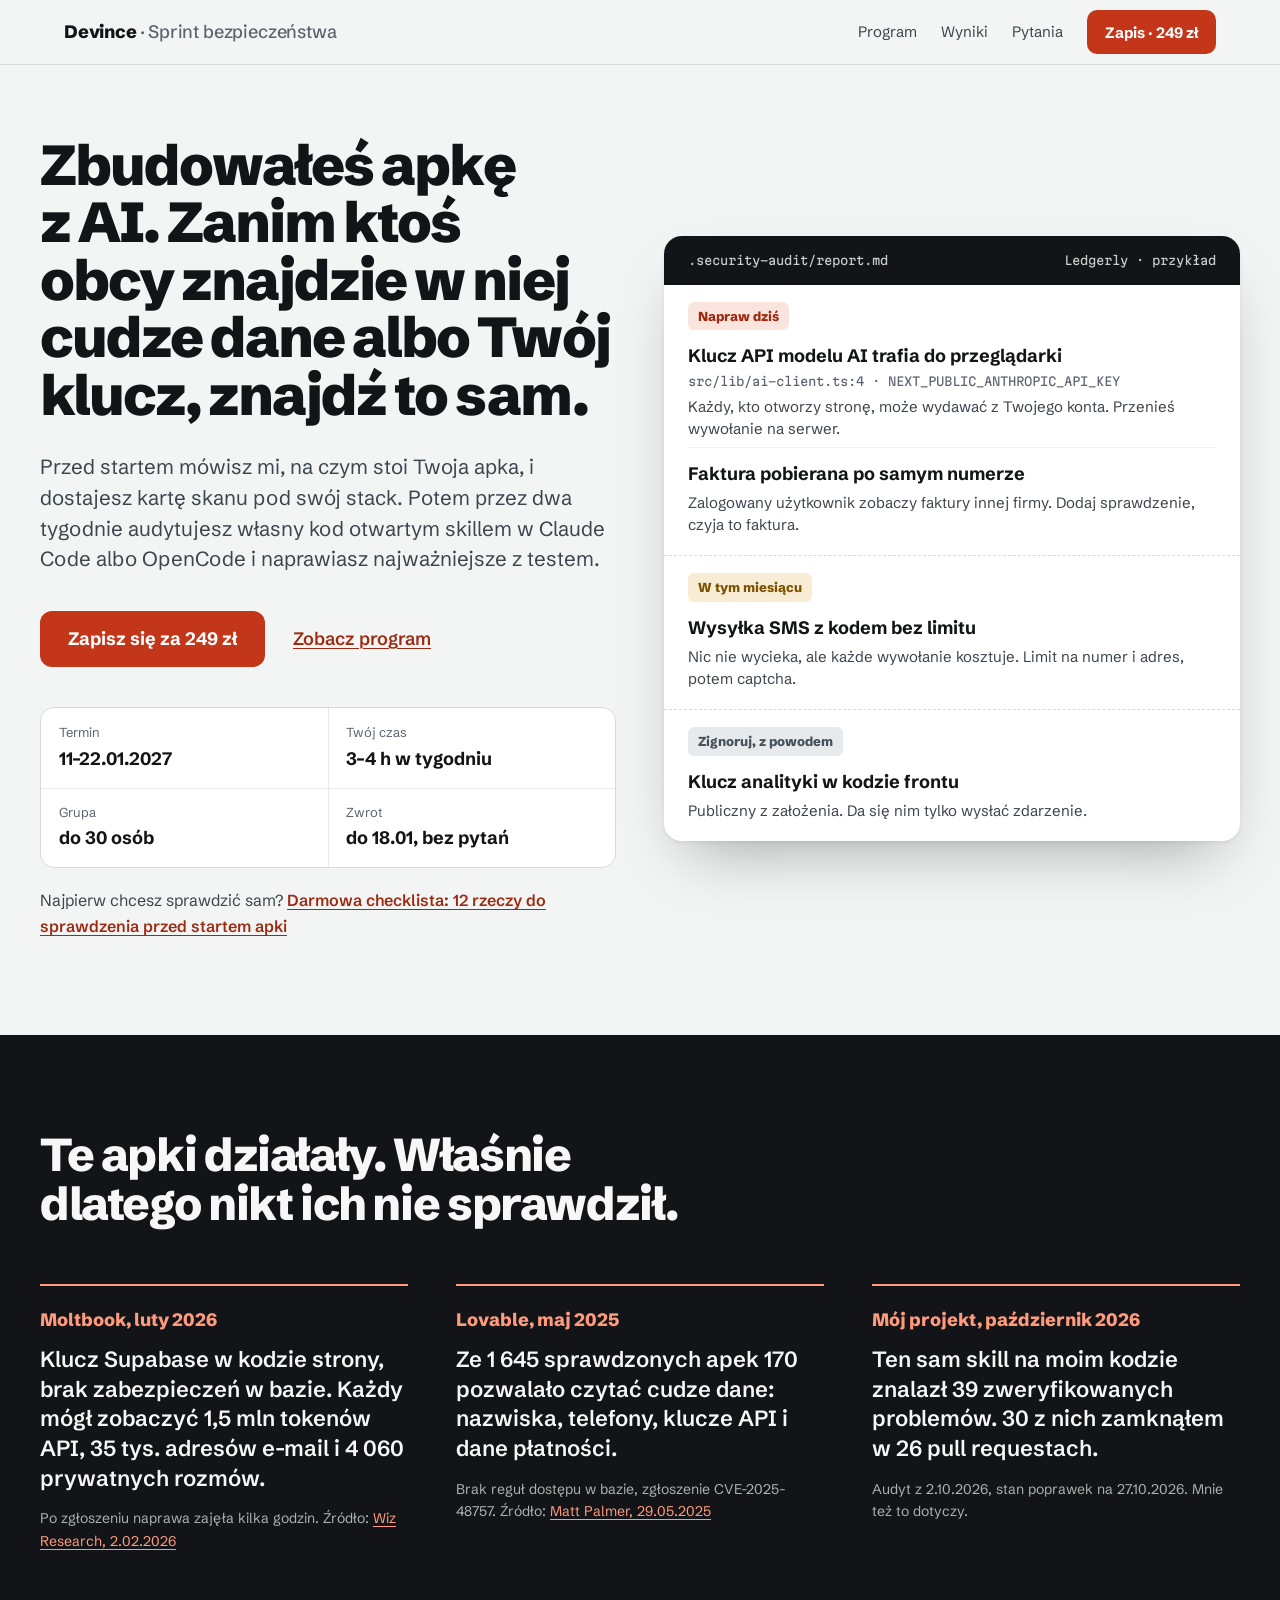
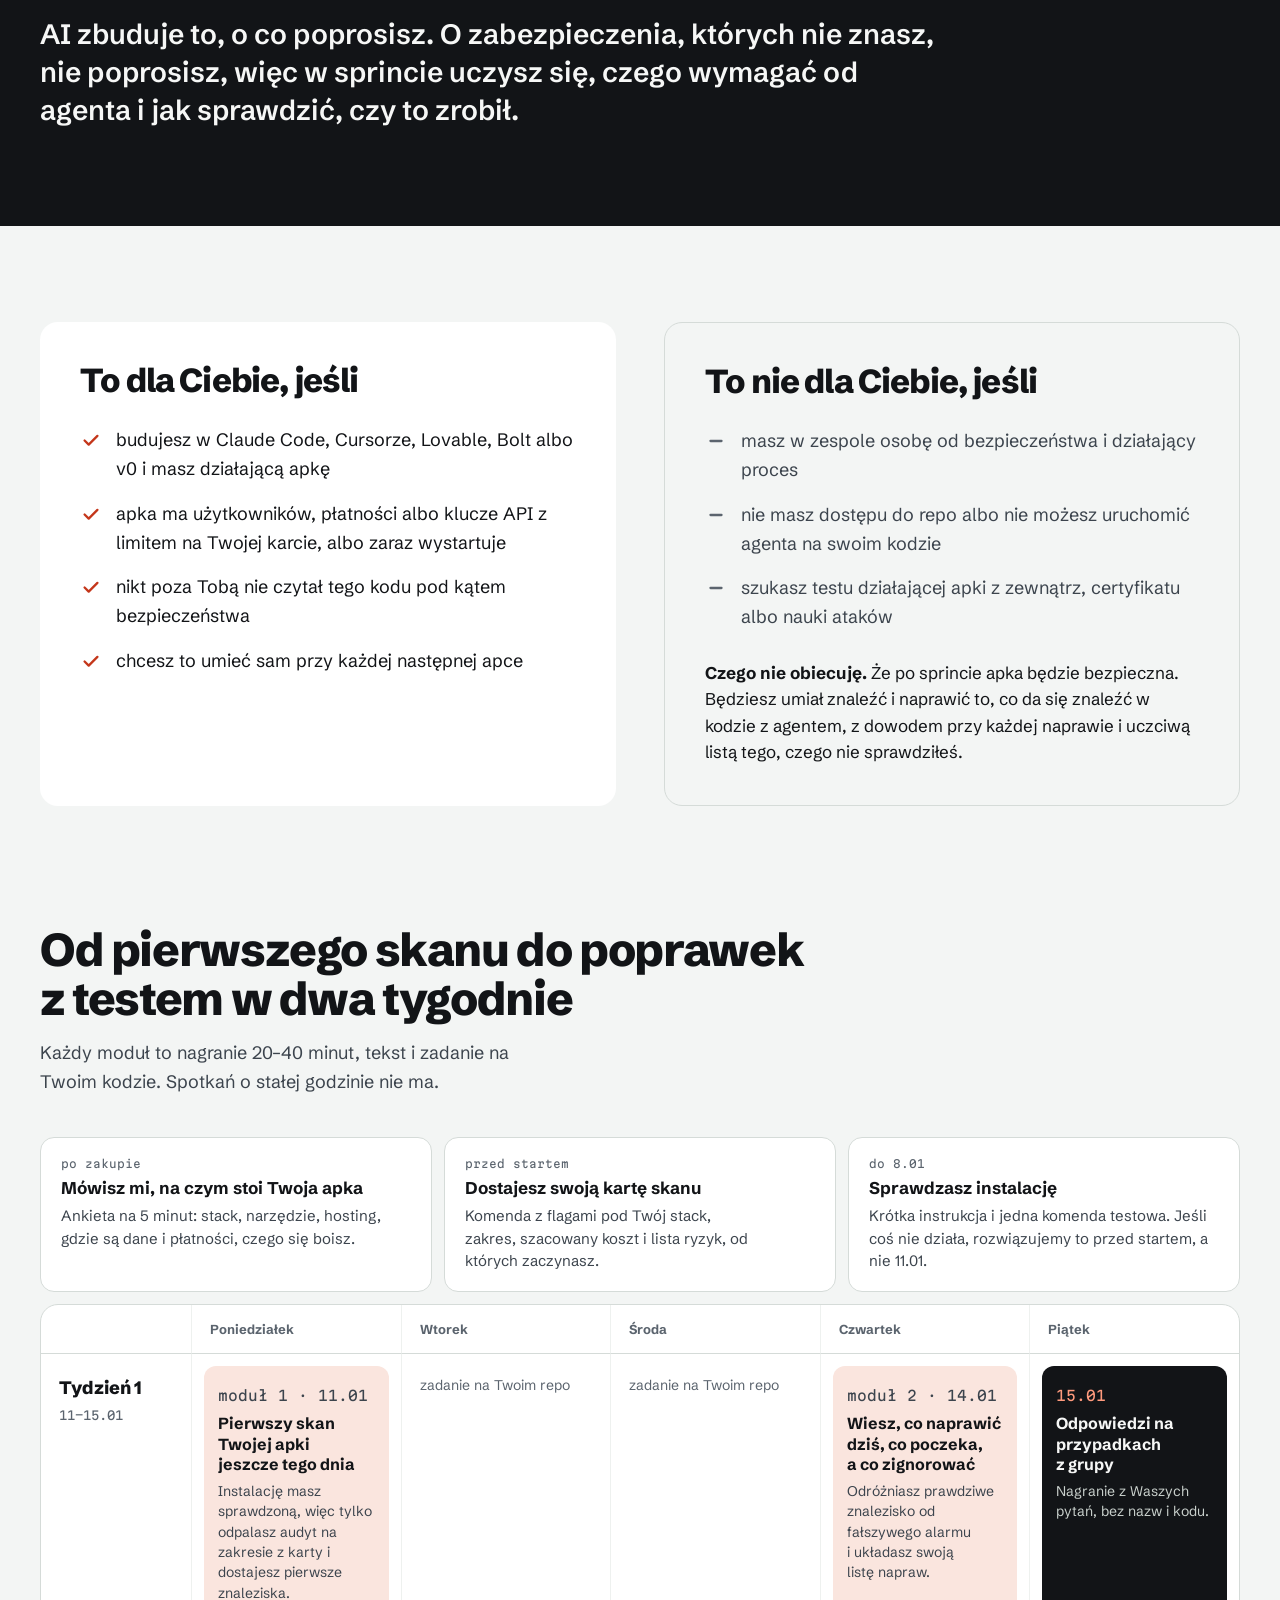
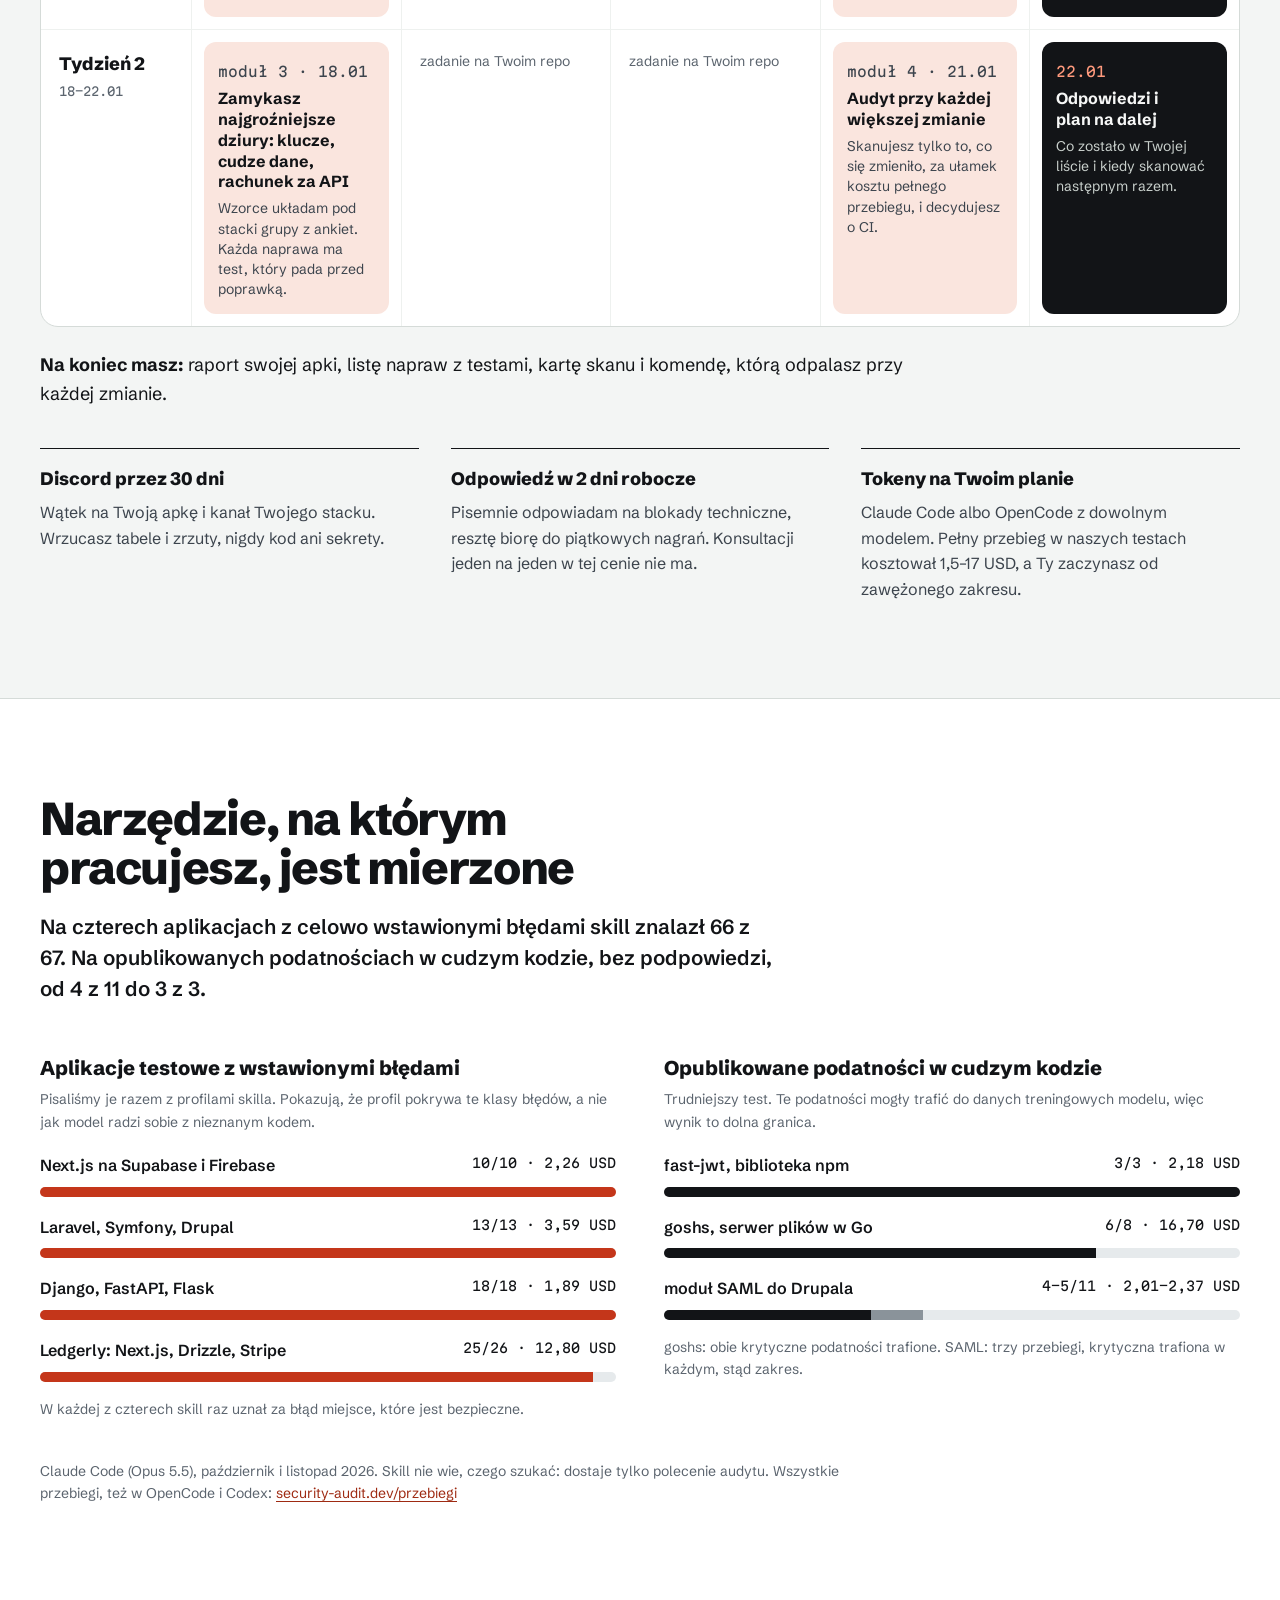
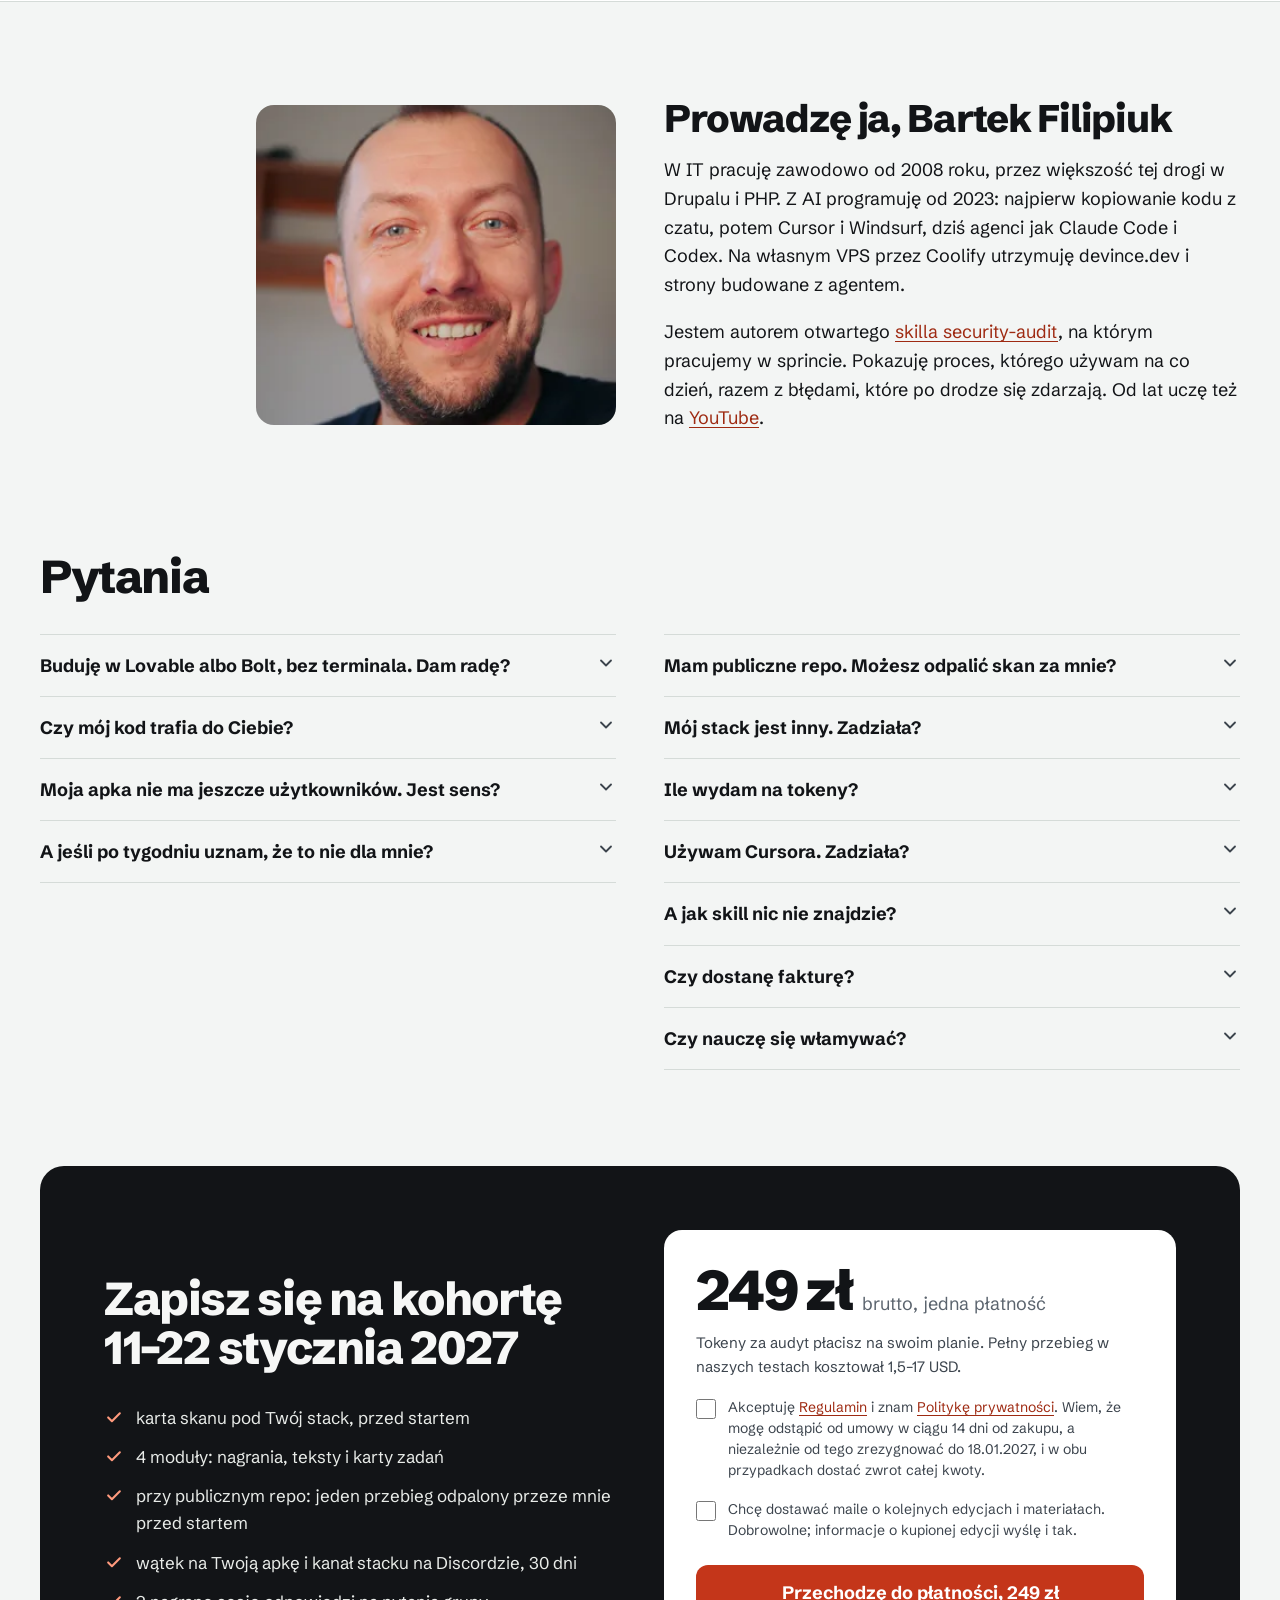
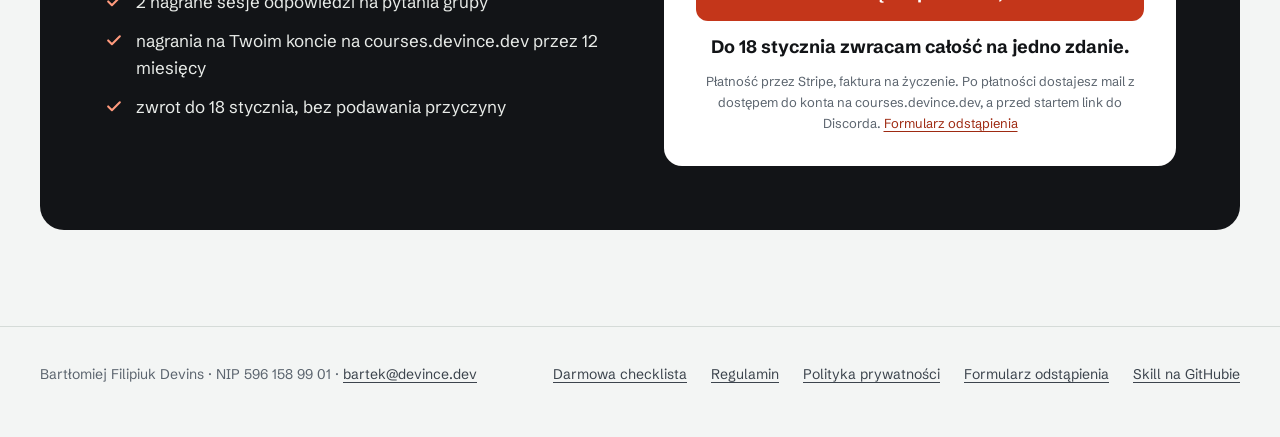
==== commit b49ea2f6: "Audyt z omówieniem: landing /audyt/, terms section, privacy and withdrawal form updates (not linked " ====
--- a/site/index.html
+++ b/site/index.html
@@ -166,7 +166,7 @@
     <div class="rhythm">
       <div><strong>Discord przez 30 dni</strong><p>Wątek na Twoją apkę i kanał Twojego stacku. Wrzucasz tabele i zrzuty, nigdy kod ani sekrety.</p></div>
       <div><strong>Odpowiedź w 2 dni robocze</strong><p>Pisemnie odpowiadam na blokady techniczne, resztę biorę do piątkowych nagrań. Konsultacji jeden na jeden w tej cenie nie ma.</p></div>
-      <div><strong>Tokeny na Twoim planie</strong><p>Claude Code albo OpenCode z dowolnym modelem. Pełny przebieg na naszych aplikacjach kosztował 1,5–17 USD, a Ty zaczynasz od zawężonego zakresu.</p></div>
+      <div><strong>Tokeny na Twoim planie</strong><p>Claude Code albo OpenCode z dowolnym modelem. Pełny przebieg w naszych testach kosztował 1,5–17 USD, a Ty zaczynasz od zawężonego zakresu.</p></div>
     </div>
   </div>
 </section>
@@ -226,7 +226,7 @@
       <div class="faq-col">
         <details><summary>Mam publiczne repo. Możesz odpalić skan za mnie?<span class="chev" aria-hidden="true"><svg width="20" height="20" viewBox="0 0 24 24" fill="none" stroke="#3c444d" stroke-width="2.2" stroke-linecap="round" stroke-linejoin="round"><path d="M6 9l6 6 6-6"/></svg></span></summary><p>Tak, jeden przebieg przed startem, na zakresie z ankiety. Przy dużym kodzie wskaż jeden katalog albo moduł, bo pełny przebieg dużego repo kosztuje kilkanaście dolarów i dłużej się go czyta. Wynik wysyłam tylko Tobie.</p></details>
         <details><summary>Mój stack jest inny. Zadziała?<span class="chev" aria-hidden="true"><svg width="20" height="20" viewBox="0 0 24 24" fill="none" stroke="#3c444d" stroke-width="2.2" stroke-linecap="round" stroke-linejoin="round"><path d="M6 9l6 6 6-6"/></svg></span></summary><p>Skill ma profile dla JavaScript i TypeScript (Node, Next.js), Supabase i Firebase, PHP (Laravel, Symfony, Drupal) oraz Pythona (Django, FastAPI, Flask). Na innym stacku działa na ogólnej checkliście, bez wzorców dla Twojego frameworka. Napisz przed zakupem, jeśli nie masz pewności.</p></details>
-        <details><summary>Ile wydam na tokeny?<span class="chev" aria-hidden="true"><svg width="20" height="20" viewBox="0 0 24 24" fill="none" stroke="#3c444d" stroke-width="2.2" stroke-linecap="round" stroke-linejoin="round"><path d="M6 9l6 6 6-6"/></svg></span></summary><p>Pełny przebieg na naszych aplikacjach kosztował 1,5–17 USD, zależnie od wielkości kodu. Zaczynasz od zawężonego zakresu, a w module 4 uczysz się audytować tylko zmiany.</p></details>
+        <details><summary>Ile wydam na tokeny?<span class="chev" aria-hidden="true"><svg width="20" height="20" viewBox="0 0 24 24" fill="none" stroke="#3c444d" stroke-width="2.2" stroke-linecap="round" stroke-linejoin="round"><path d="M6 9l6 6 6-6"/></svg></span></summary><p>Pełny przebieg w naszych testach kosztował 1,5–17 USD, zależnie od wielkości kodu. Zaczynasz od zawężonego zakresu, a w module 4 uczysz się audytować tylko zmiany.</p></details>
         <details><summary>Używam Cursora. Zadziała?<span class="chev" aria-hidden="true"><svg width="20" height="20" viewBox="0 0 24 24" fill="none" stroke="#3c444d" stroke-width="2.2" stroke-linecap="round" stroke-linejoin="round"><path d="M6 9l6 6 6-6"/></svg></span></summary><p>Skill działa w Cursorze po kolei w jednej sesji, bez równoległych agentów i bez automatycznej naprawy. Tej ścieżki nie mierzyłem, więc nie obiecuję tych samych wyników co w Claude Code.</p></details>
         <details><summary>A jak skill nic nie znajdzie?<span class="chev" aria-hidden="true"><svg width="20" height="20" viewBox="0 0 24 24" fill="none" stroke="#3c444d" stroke-width="2.2" stroke-linecap="round" stroke-linejoin="round"><path d="M6 9l6 6 6-6"/></svg></span></summary><p>Dostajesz listę tego, co sprawdził i uznał za bezpieczne, z miejscem w kodzie. To też wynik, i w module 2 uczysz się go ocenić.</p></details>
         <details><summary>Czy dostanę fakturę?<span class="chev" aria-hidden="true"><svg width="20" height="20" viewBox="0 0 24 24" fill="none" stroke="#3c444d" stroke-width="2.2" stroke-linecap="round" stroke-linejoin="round"><path d="M6 9l6 6 6-6"/></svg></span></summary><p>Tak. Po zakupie napisz na bartek@devince.dev z danymi do faktury.</p></details>
@@ -254,7 +254,7 @@
       <input type="hidden" name="slug" value="sprint-bezpieczenstwa">
       <input type="hidden" name="locale" value="pl">
       <p class="price"><strong>249 zł</strong><span>brutto, jedna płatność</span></p>
-      <p class="note">Tokeny za audyt płacisz na swoim planie. Pełny przebieg na naszych aplikacjach kosztował 1,5–17 USD.</p>
+      <p class="note">Tokeny za audyt płacisz na swoim planie. Pełny przebieg w naszych testach kosztował 1,5–17 USD.</p>
       <label class="consent">
         <input type="checkbox" name="consent" required>
         <span>Akceptuję <a href="regulamin.html">Regulamin</a> i znam <a href="polityka-prywatnosci.html">Politykę prywatności</a>. Wiem, że mogę odstąpić od umowy w ciągu 14 dni od zakupu, a niezależnie od tego zrezygnować do 18.01.2027, i w obu przypadkach dostać zwrot całej kwoty.</span>
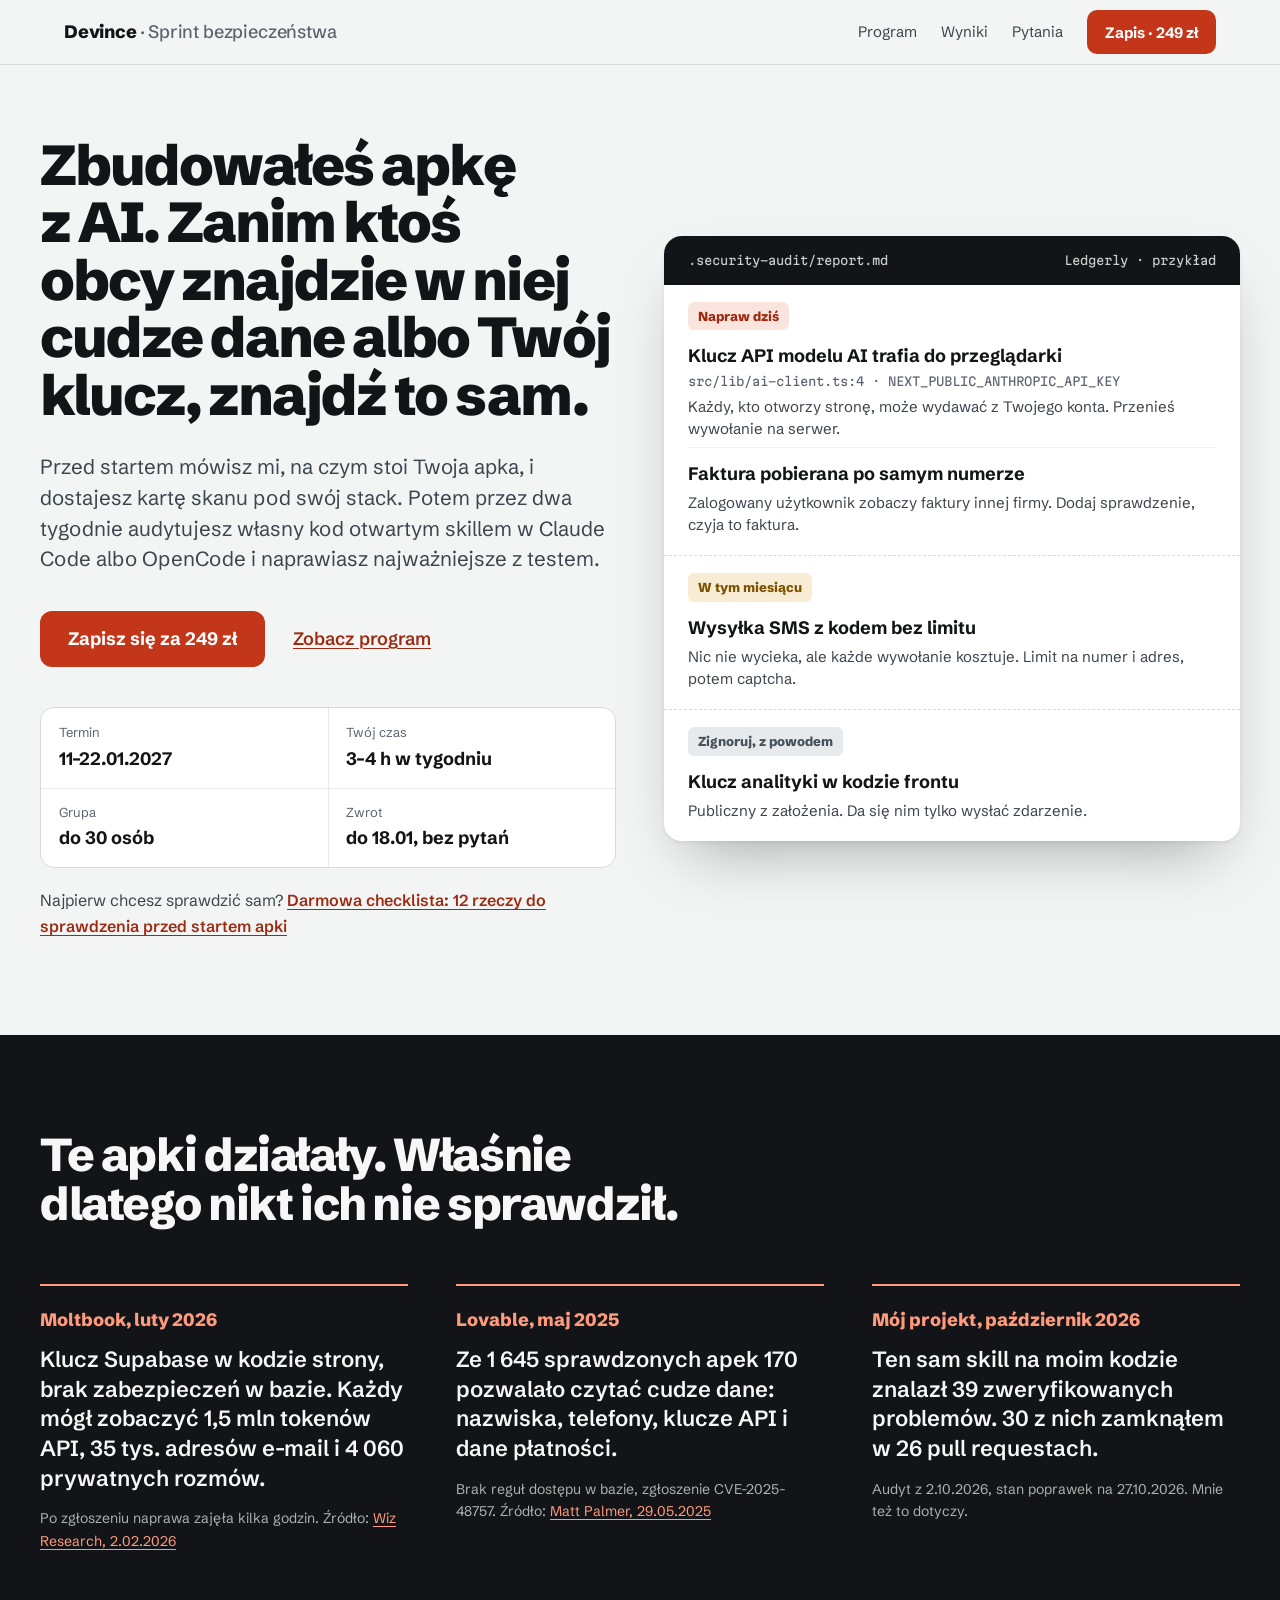
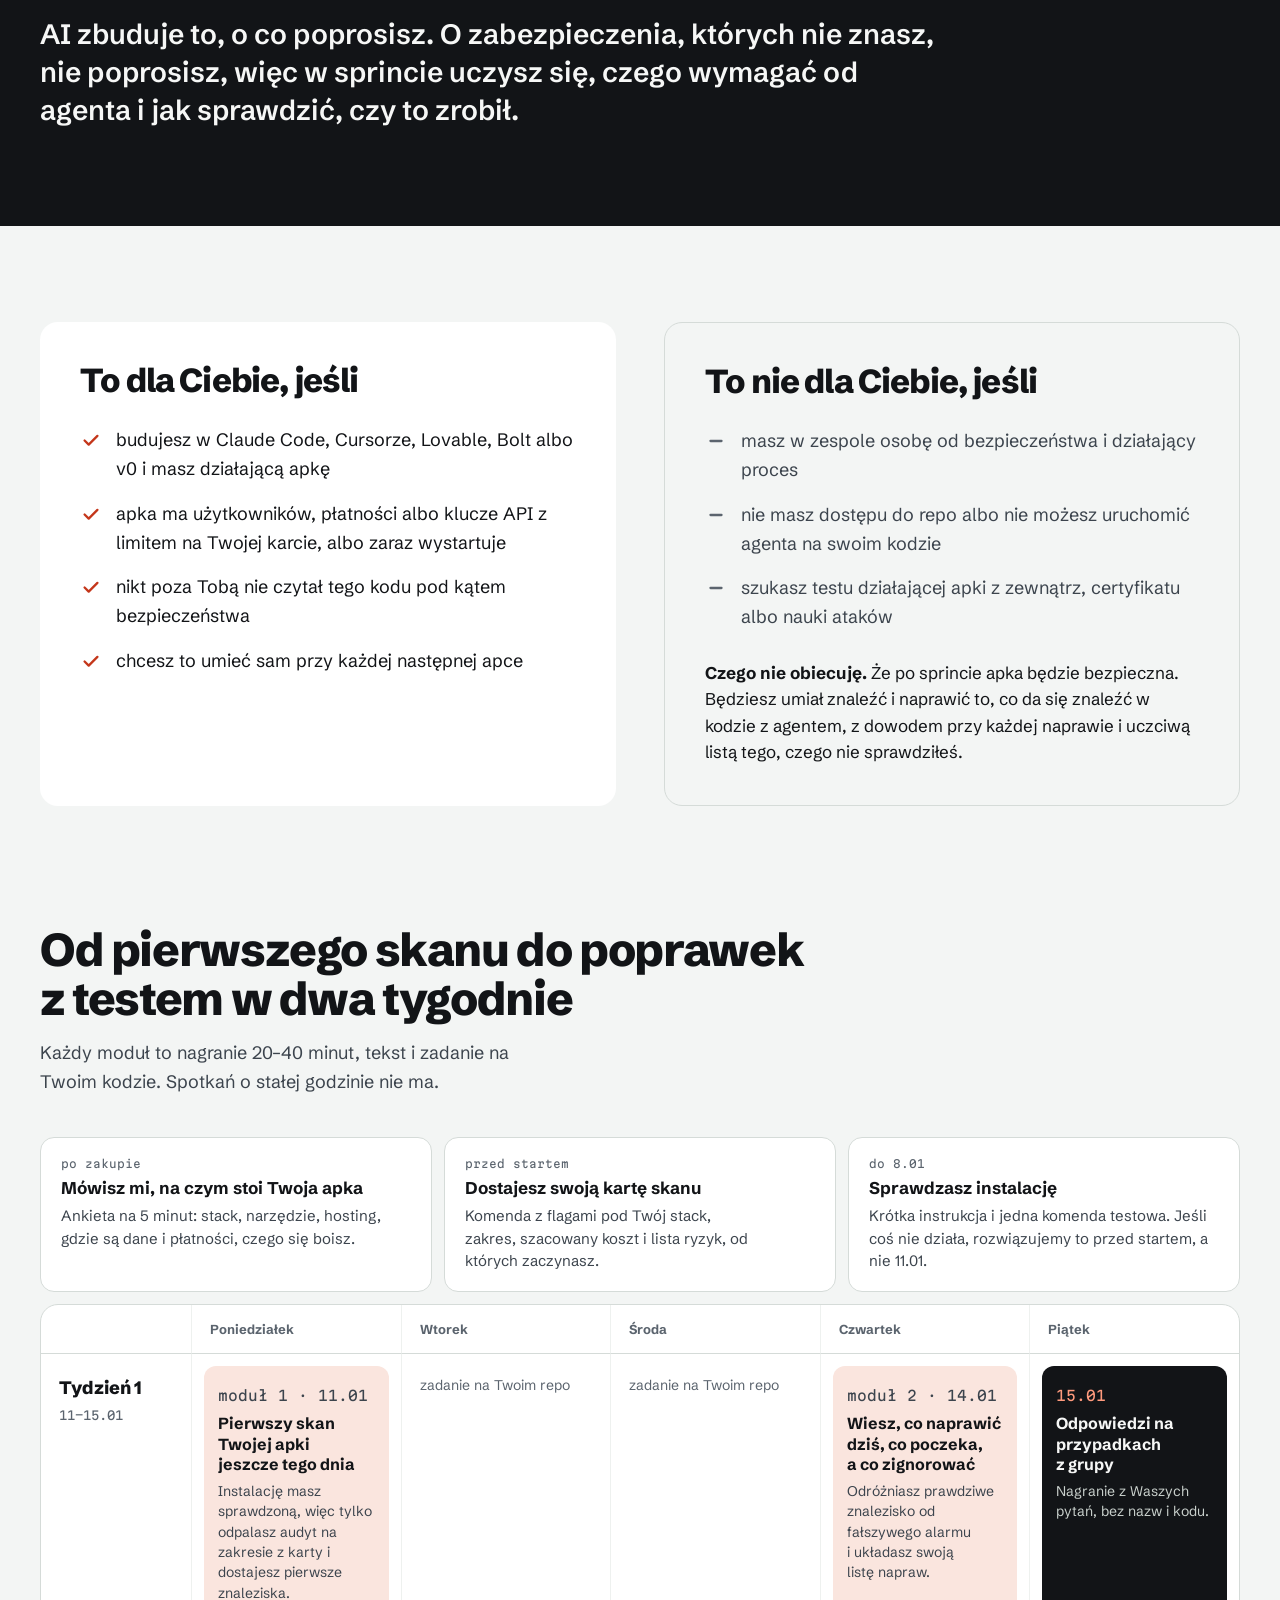
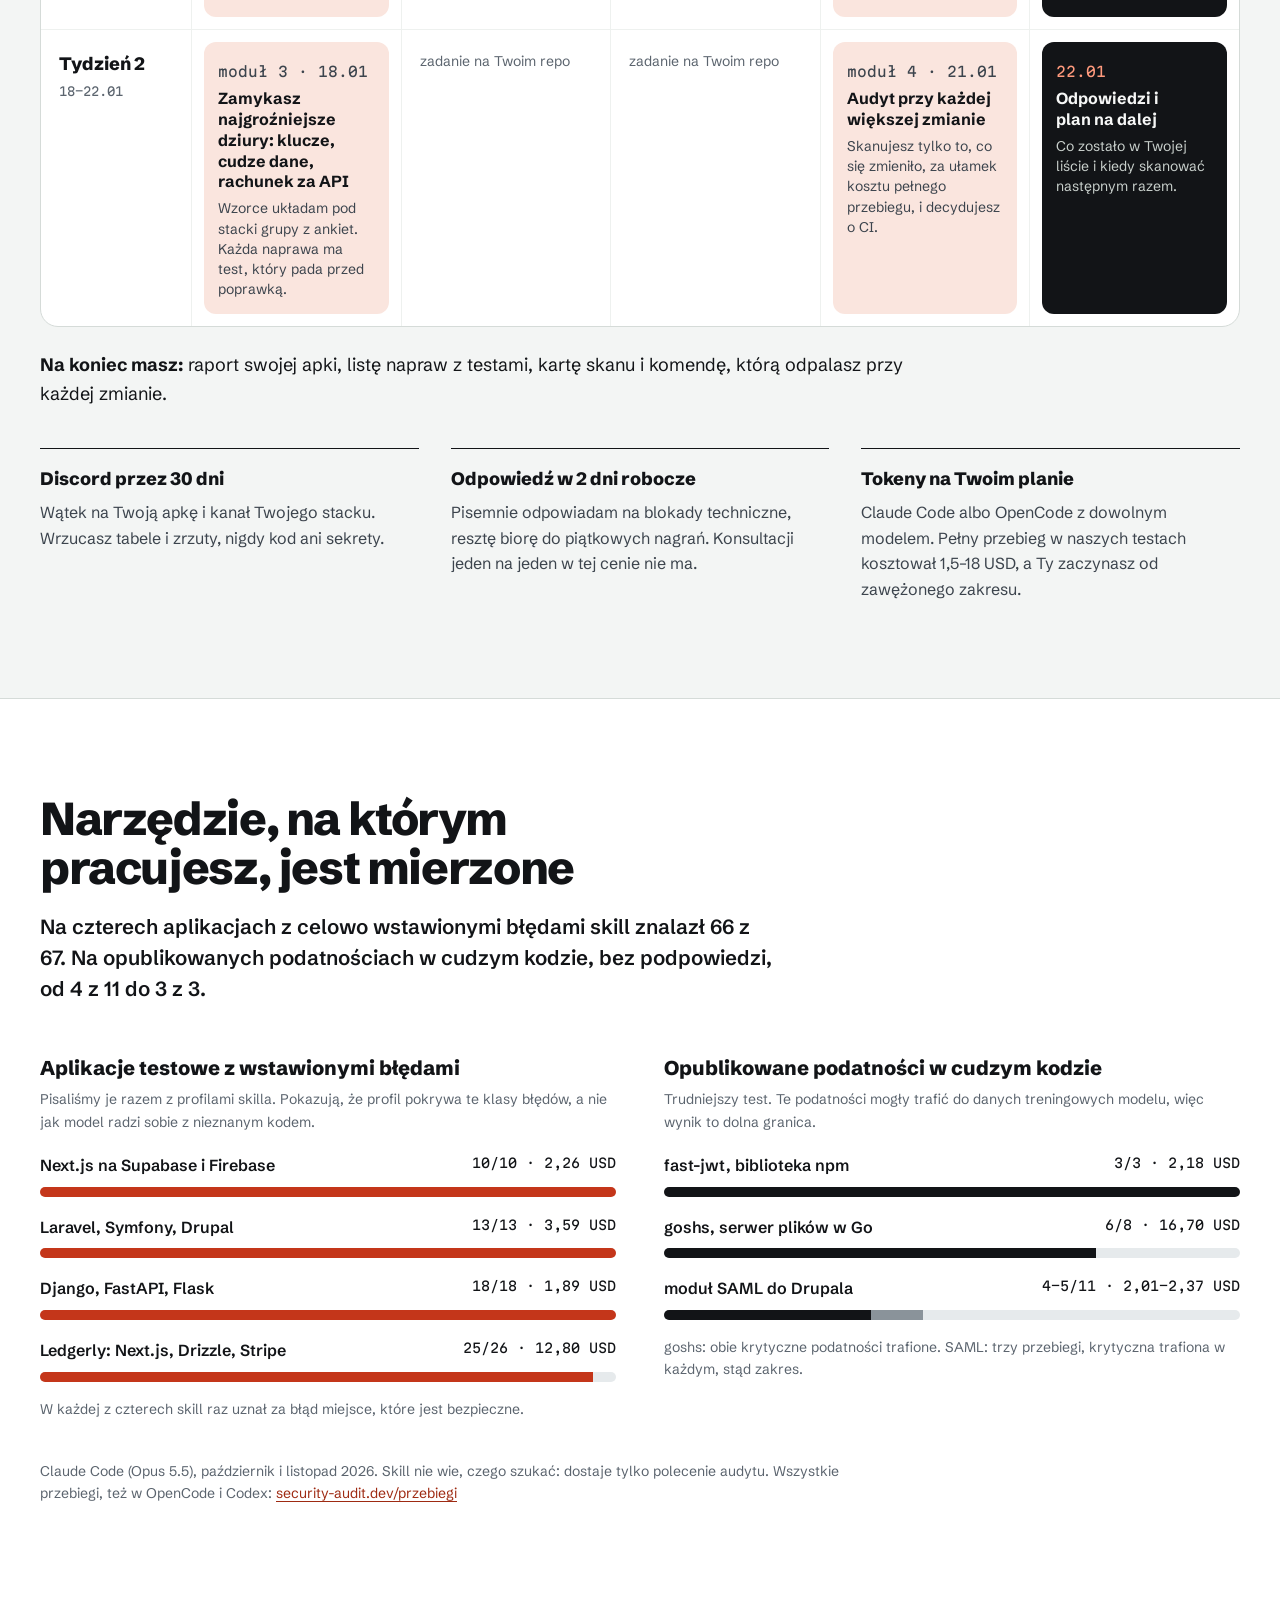
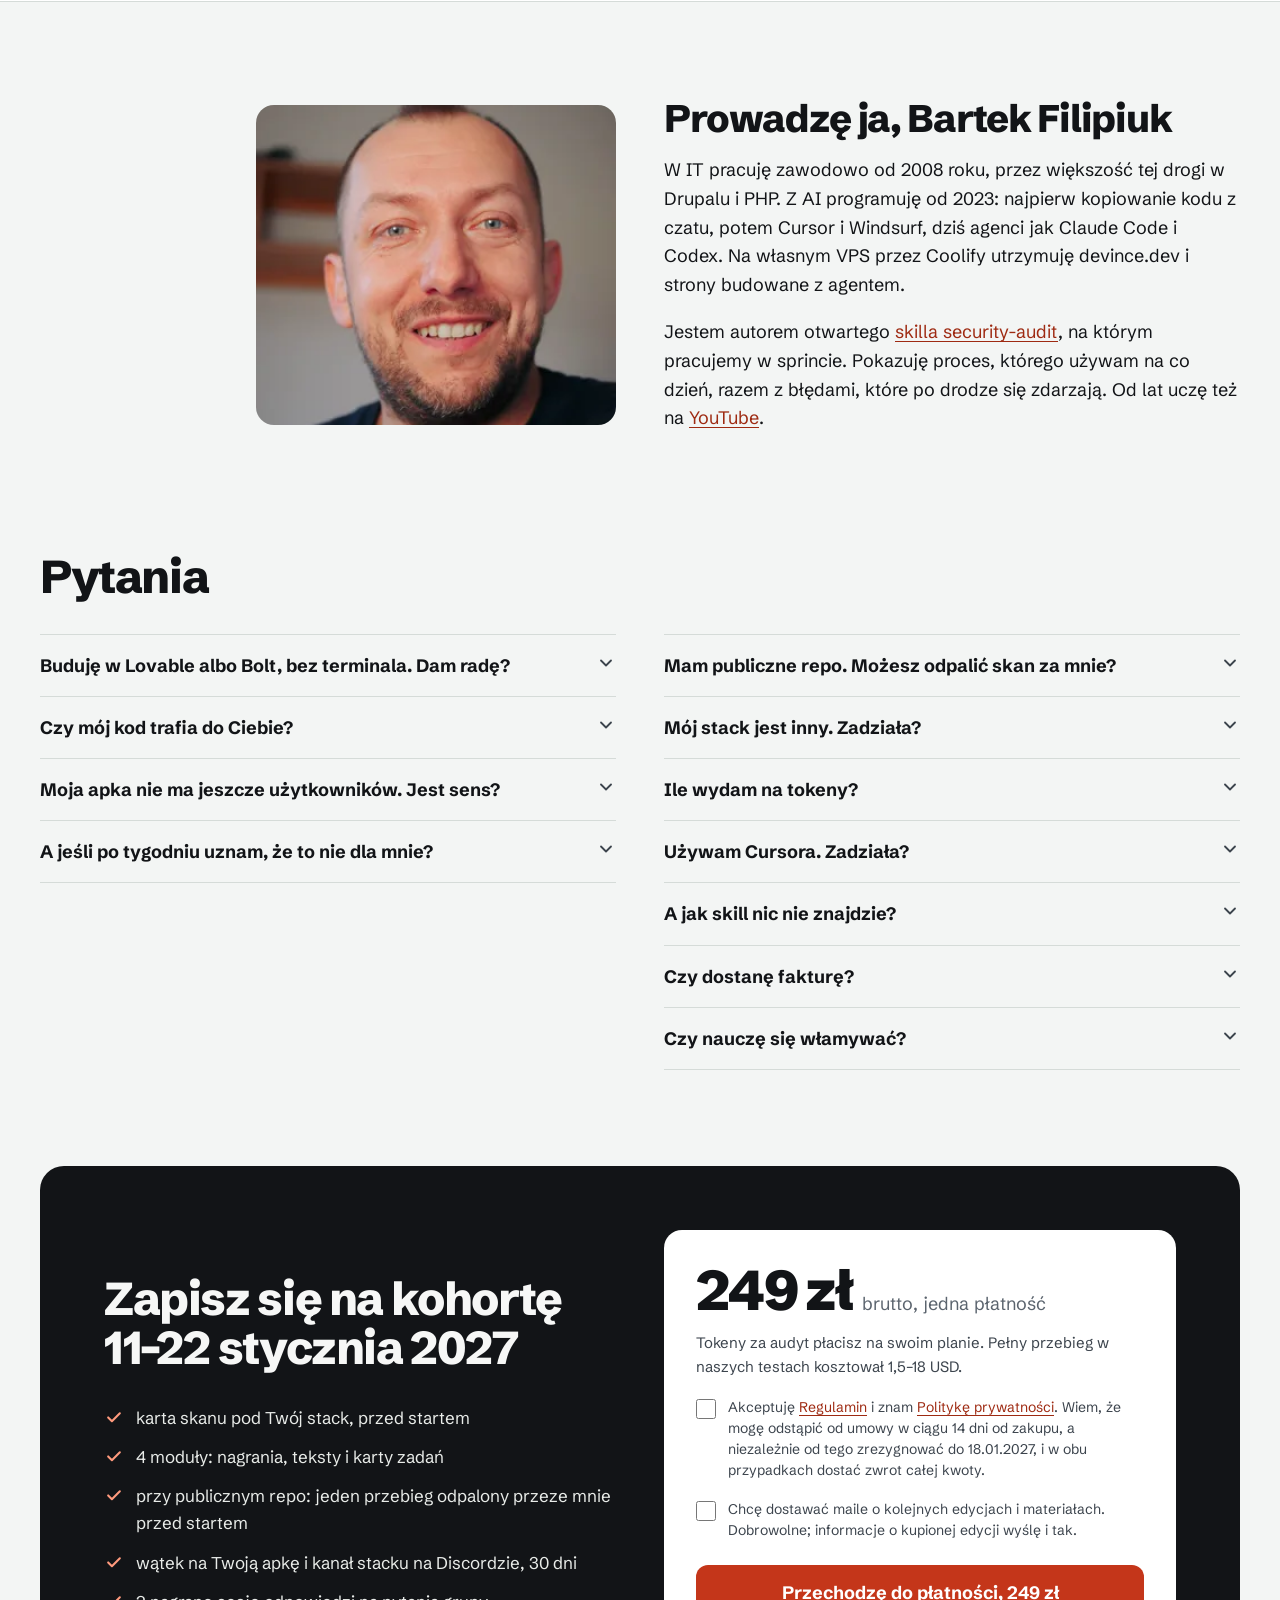
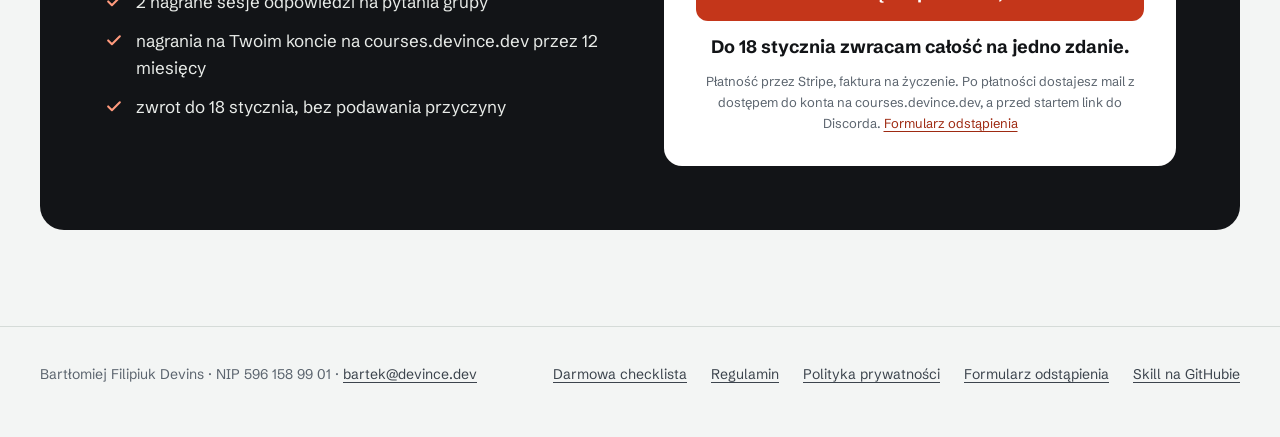
==== commit f70ea4dc: "Audyt terms: report deadline extends to 7 days after the card, service ends after the last due item," ====
--- a/site/index.html
+++ b/site/index.html
@@ -166,7 +166,7 @@
     <div class="rhythm">
       <div><strong>Discord przez 30 dni</strong><p>Wątek na Twoją apkę i kanał Twojego stacku. Wrzucasz tabele i zrzuty, nigdy kod ani sekrety.</p></div>
       <div><strong>Odpowiedź w 2 dni robocze</strong><p>Pisemnie odpowiadam na blokady techniczne, resztę biorę do piątkowych nagrań. Konsultacji jeden na jeden w tej cenie nie ma.</p></div>
-      <div><strong>Tokeny na Twoim planie</strong><p>Claude Code albo OpenCode z dowolnym modelem. Pełny przebieg w naszych testach kosztował 1,5–17 USD, a Ty zaczynasz od zawężonego zakresu.</p></div>
+      <div><strong>Tokeny na Twoim planie</strong><p>Claude Code albo OpenCode z dowolnym modelem. Pełny przebieg w naszych testach kosztował 1,5–18 USD, a Ty zaczynasz od zawężonego zakresu.</p></div>
     </div>
   </div>
 </section>
@@ -226,7 +226,7 @@
       <div class="faq-col">
         <details><summary>Mam publiczne repo. Możesz odpalić skan za mnie?<span class="chev" aria-hidden="true"><svg width="20" height="20" viewBox="0 0 24 24" fill="none" stroke="#3c444d" stroke-width="2.2" stroke-linecap="round" stroke-linejoin="round"><path d="M6 9l6 6 6-6"/></svg></span></summary><p>Tak, jeden przebieg przed startem, na zakresie z ankiety. Przy dużym kodzie wskaż jeden katalog albo moduł, bo pełny przebieg dużego repo kosztuje kilkanaście dolarów i dłużej się go czyta. Wynik wysyłam tylko Tobie.</p></details>
         <details><summary>Mój stack jest inny. Zadziała?<span class="chev" aria-hidden="true"><svg width="20" height="20" viewBox="0 0 24 24" fill="none" stroke="#3c444d" stroke-width="2.2" stroke-linecap="round" stroke-linejoin="round"><path d="M6 9l6 6 6-6"/></svg></span></summary><p>Skill ma profile dla JavaScript i TypeScript (Node, Next.js), Supabase i Firebase, PHP (Laravel, Symfony, Drupal) oraz Pythona (Django, FastAPI, Flask). Na innym stacku działa na ogólnej checkliście, bez wzorców dla Twojego frameworka. Napisz przed zakupem, jeśli nie masz pewności.</p></details>
-        <details><summary>Ile wydam na tokeny?<span class="chev" aria-hidden="true"><svg width="20" height="20" viewBox="0 0 24 24" fill="none" stroke="#3c444d" stroke-width="2.2" stroke-linecap="round" stroke-linejoin="round"><path d="M6 9l6 6 6-6"/></svg></span></summary><p>Pełny przebieg w naszych testach kosztował 1,5–17 USD, zależnie od wielkości kodu. Zaczynasz od zawężonego zakresu, a w module 4 uczysz się audytować tylko zmiany.</p></details>
+        <details><summary>Ile wydam na tokeny?<span class="chev" aria-hidden="true"><svg width="20" height="20" viewBox="0 0 24 24" fill="none" stroke="#3c444d" stroke-width="2.2" stroke-linecap="round" stroke-linejoin="round"><path d="M6 9l6 6 6-6"/></svg></span></summary><p>Pełny przebieg w naszych testach kosztował 1,5–18 USD, zależnie od wielkości kodu. Zaczynasz od zawężonego zakresu, a w module 4 uczysz się audytować tylko zmiany.</p></details>
         <details><summary>Używam Cursora. Zadziała?<span class="chev" aria-hidden="true"><svg width="20" height="20" viewBox="0 0 24 24" fill="none" stroke="#3c444d" stroke-width="2.2" stroke-linecap="round" stroke-linejoin="round"><path d="M6 9l6 6 6-6"/></svg></span></summary><p>Skill działa w Cursorze po kolei w jednej sesji, bez równoległych agentów i bez automatycznej naprawy. Tej ścieżki nie mierzyłem, więc nie obiecuję tych samych wyników co w Claude Code.</p></details>
         <details><summary>A jak skill nic nie znajdzie?<span class="chev" aria-hidden="true"><svg width="20" height="20" viewBox="0 0 24 24" fill="none" stroke="#3c444d" stroke-width="2.2" stroke-linecap="round" stroke-linejoin="round"><path d="M6 9l6 6 6-6"/></svg></span></summary><p>Dostajesz listę tego, co sprawdził i uznał za bezpieczne, z miejscem w kodzie. To też wynik, i w module 2 uczysz się go ocenić.</p></details>
         <details><summary>Czy dostanę fakturę?<span class="chev" aria-hidden="true"><svg width="20" height="20" viewBox="0 0 24 24" fill="none" stroke="#3c444d" stroke-width="2.2" stroke-linecap="round" stroke-linejoin="round"><path d="M6 9l6 6 6-6"/></svg></span></summary><p>Tak. Po zakupie napisz na bartek@devince.dev z danymi do faktury.</p></details>
@@ -254,7 +254,7 @@
       <input type="hidden" name="slug" value="sprint-bezpieczenstwa">
       <input type="hidden" name="locale" value="pl">
       <p class="price"><strong>249 zł</strong><span>brutto, jedna płatność</span></p>
-      <p class="note">Tokeny za audyt płacisz na swoim planie. Pełny przebieg w naszych testach kosztował 1,5–17 USD.</p>
+      <p class="note">Tokeny za audyt płacisz na swoim planie. Pełny przebieg w naszych testach kosztował 1,5–18 USD.</p>
       <label class="consent">
         <input type="checkbox" name="consent" required>
         <span>Akceptuję <a href="regulamin.html">Regulamin</a> i znam <a href="polityka-prywatnosci.html">Politykę prywatności</a>. Wiem, że mogę odstąpić od umowy w ciągu 14 dni od zakupu, a niezależnie od tego zrezygnować do 18.01.2027, i w obu przypadkach dostać zwrot całej kwoty.</span>
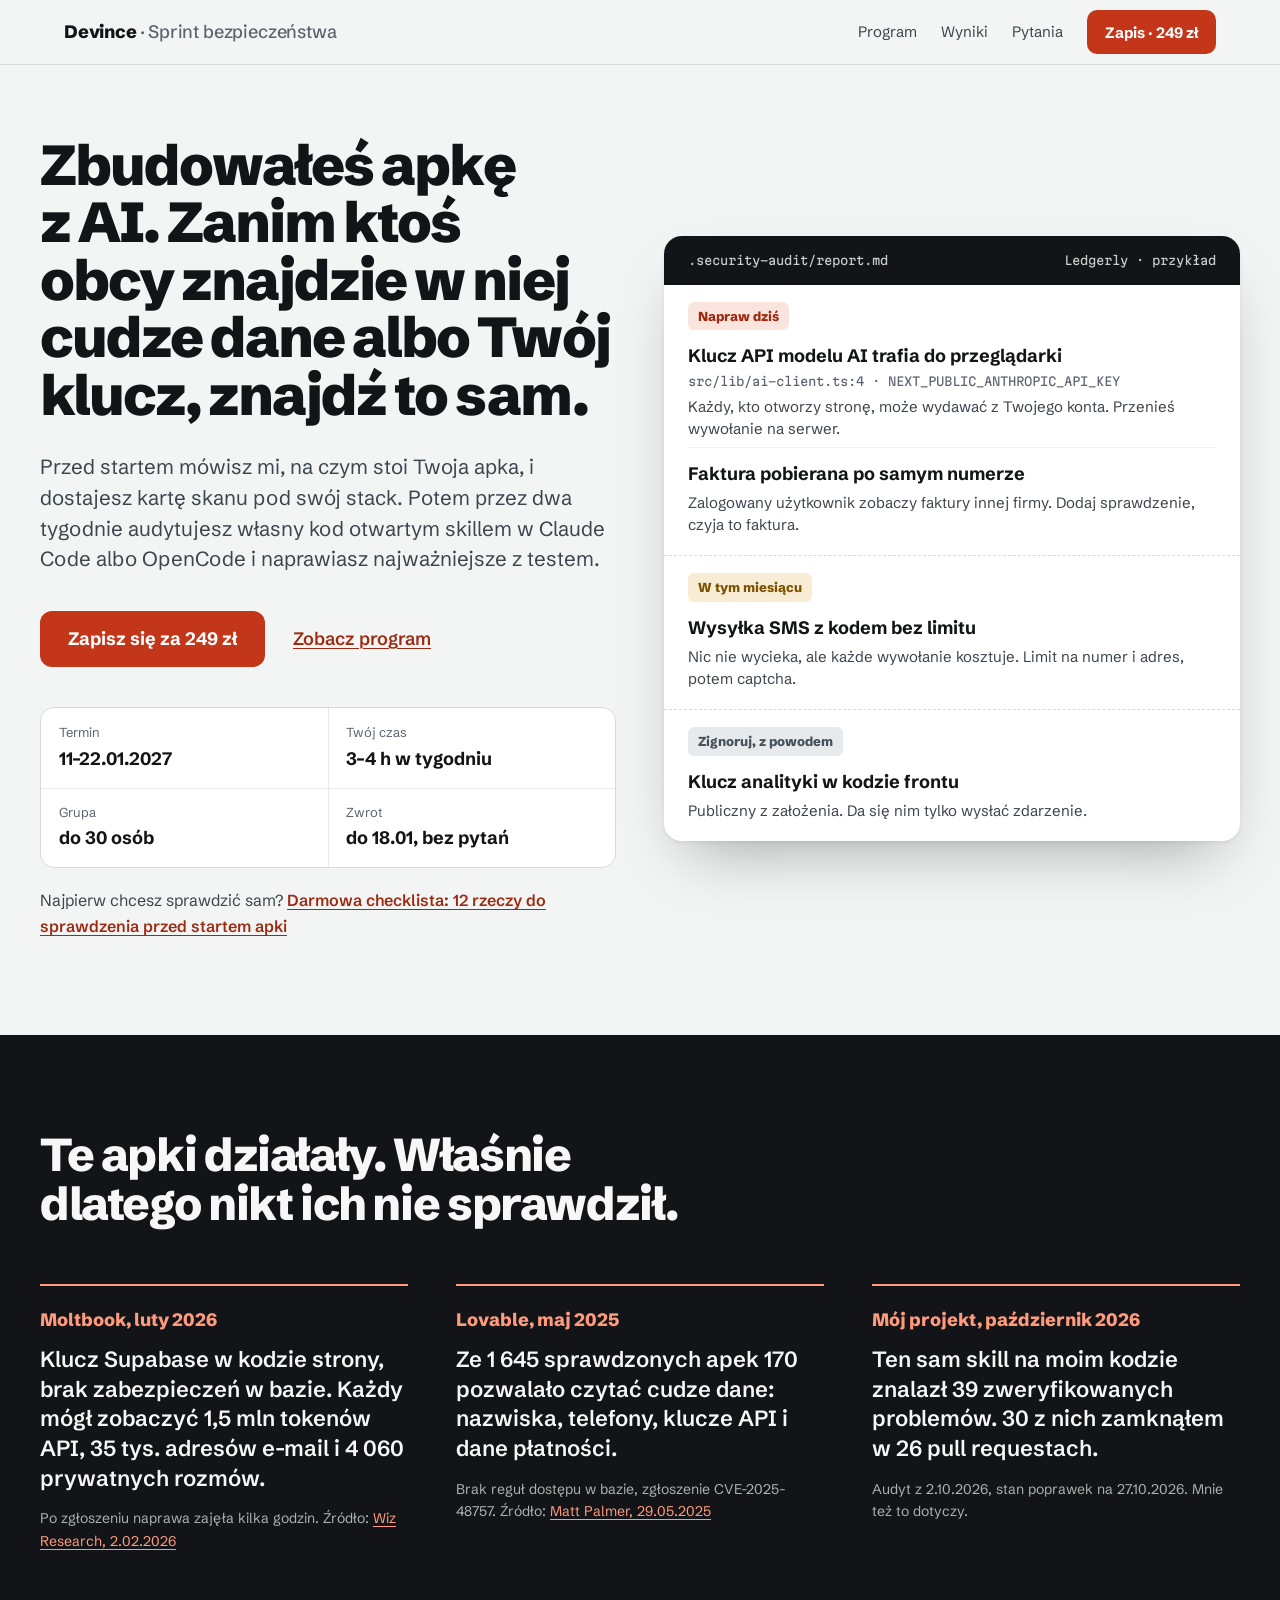
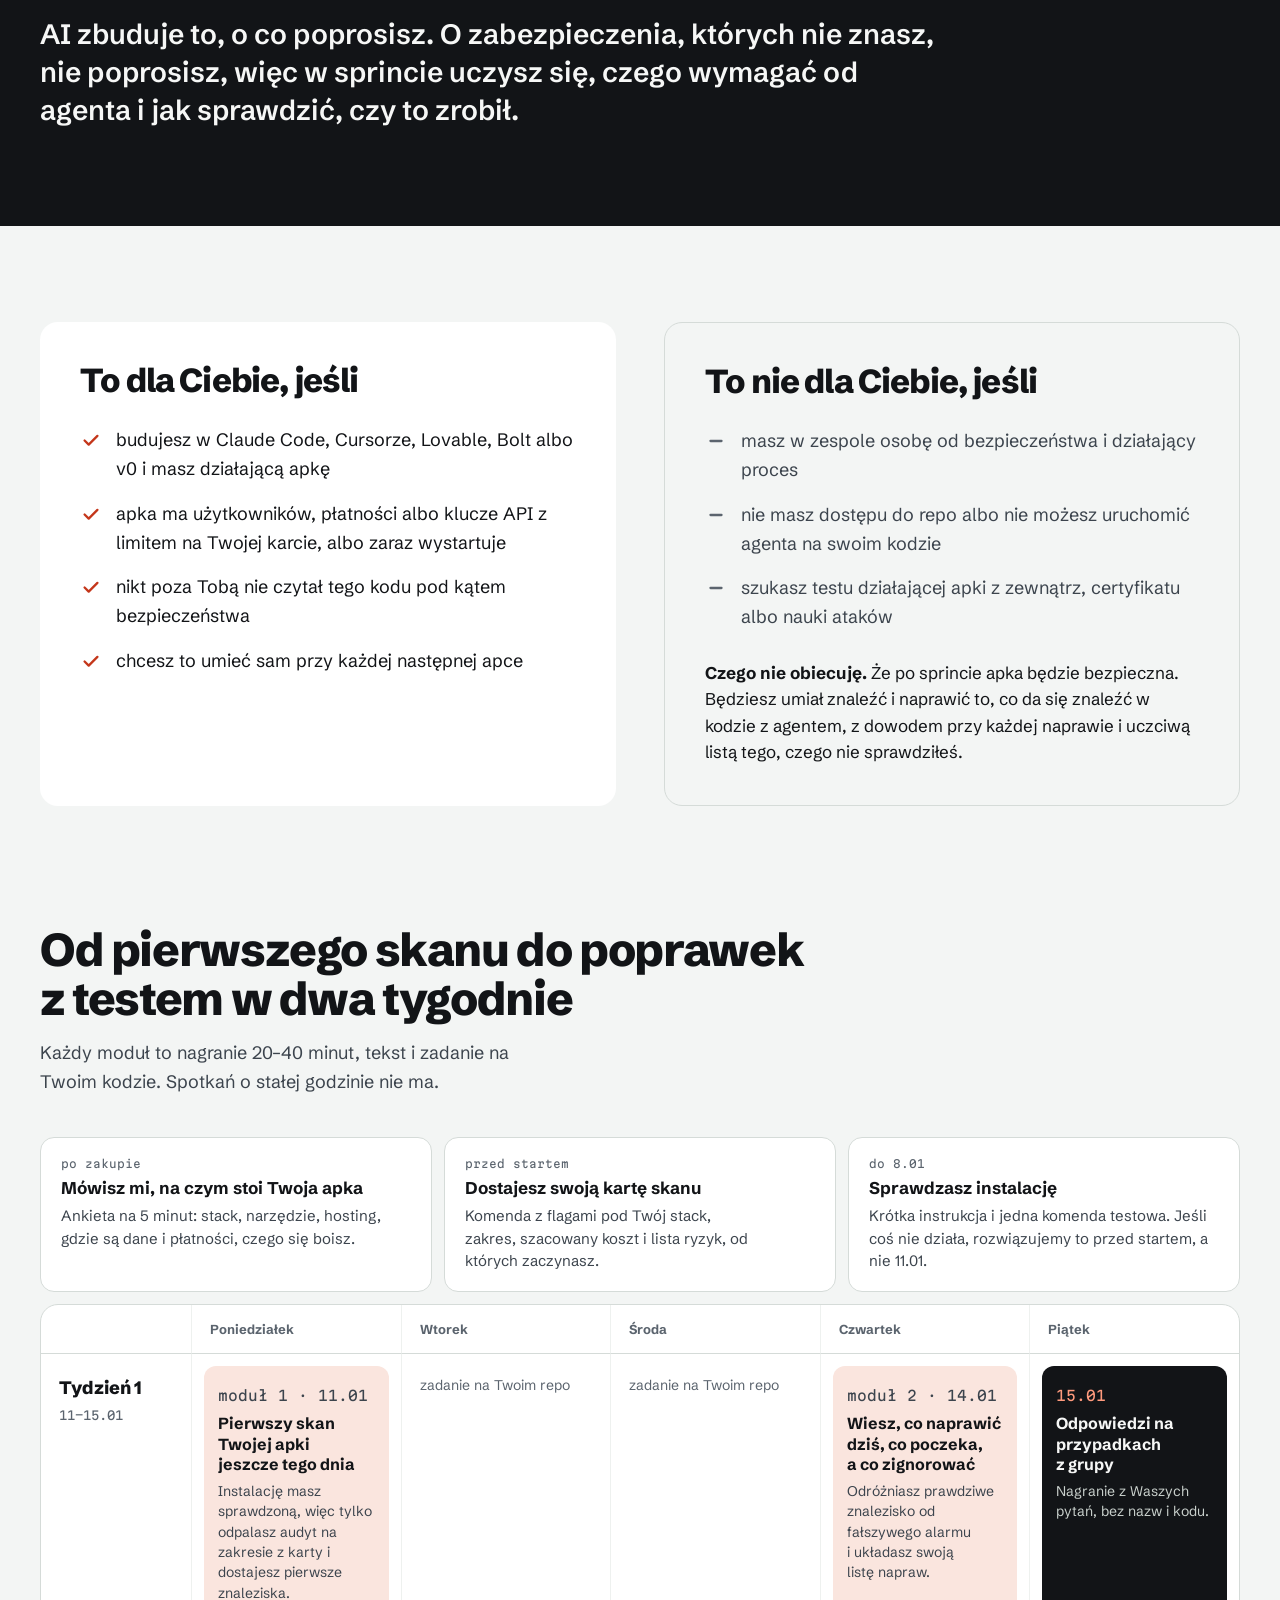
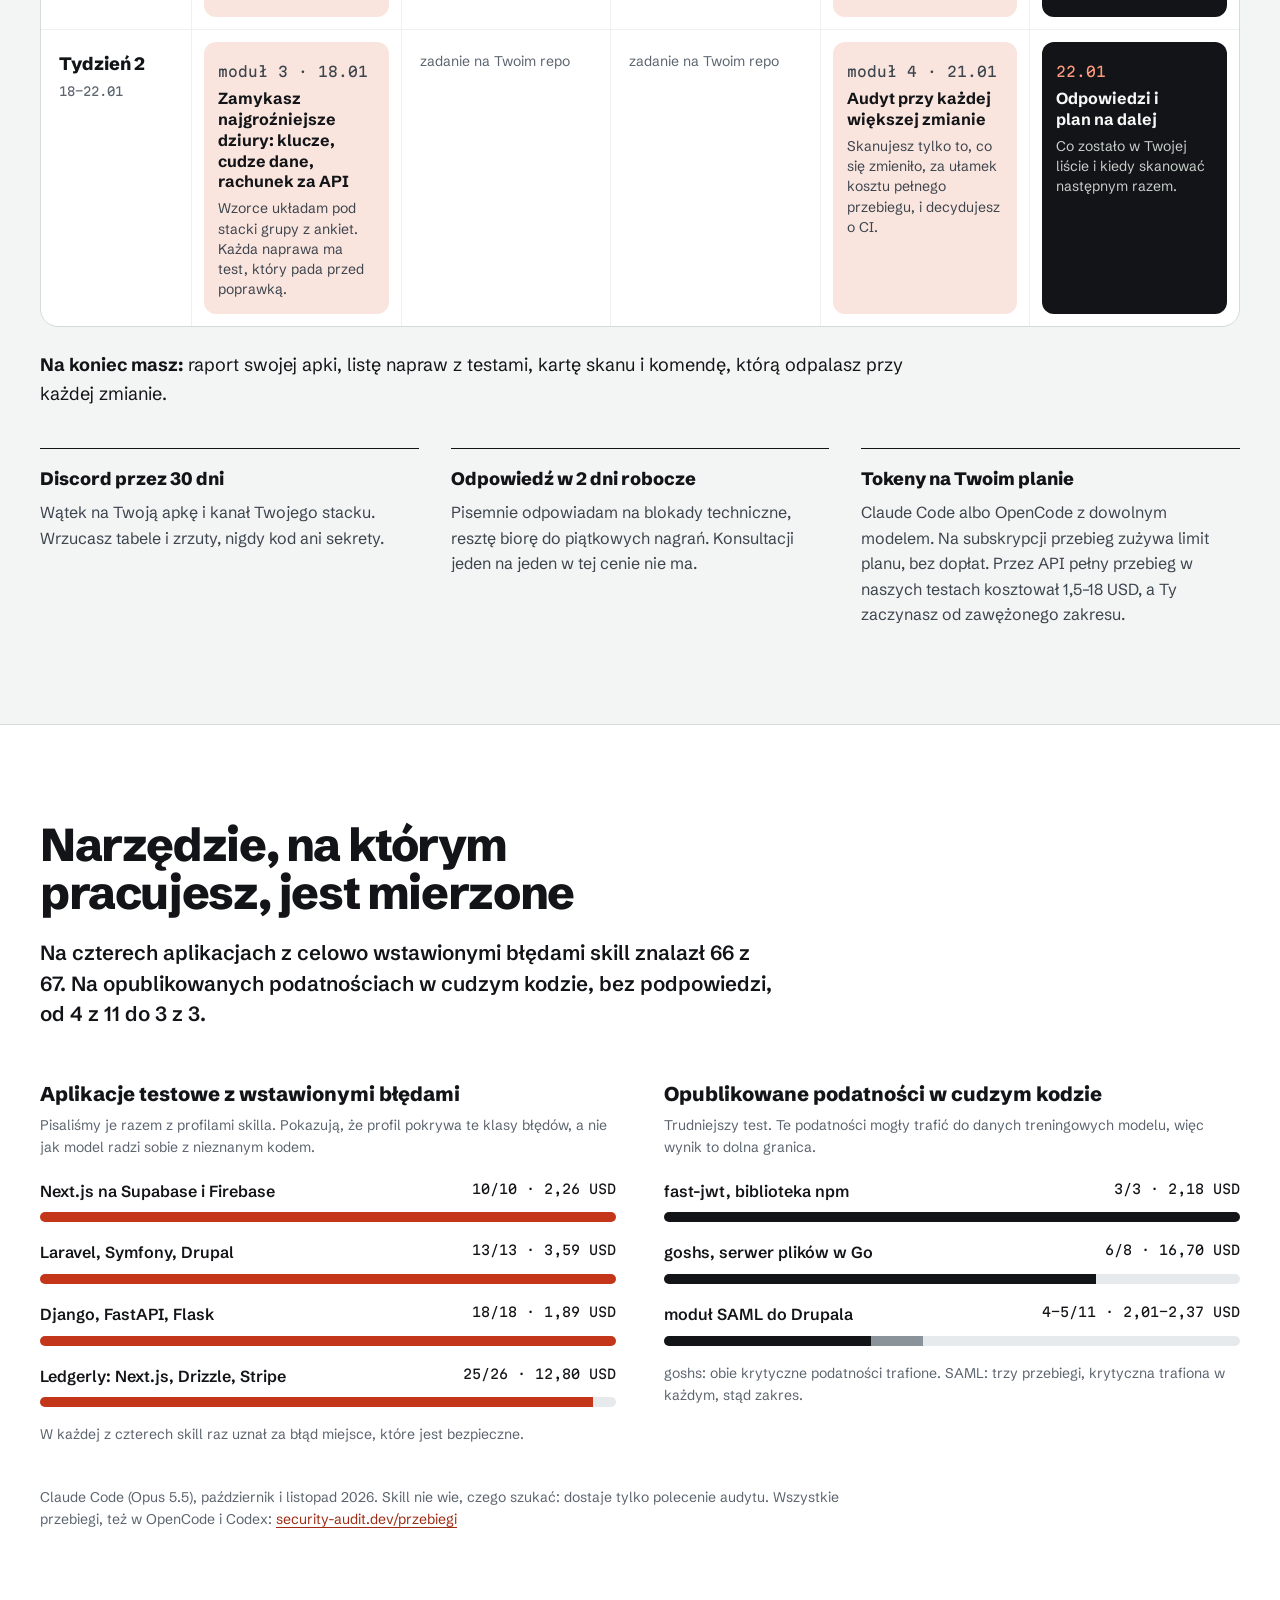
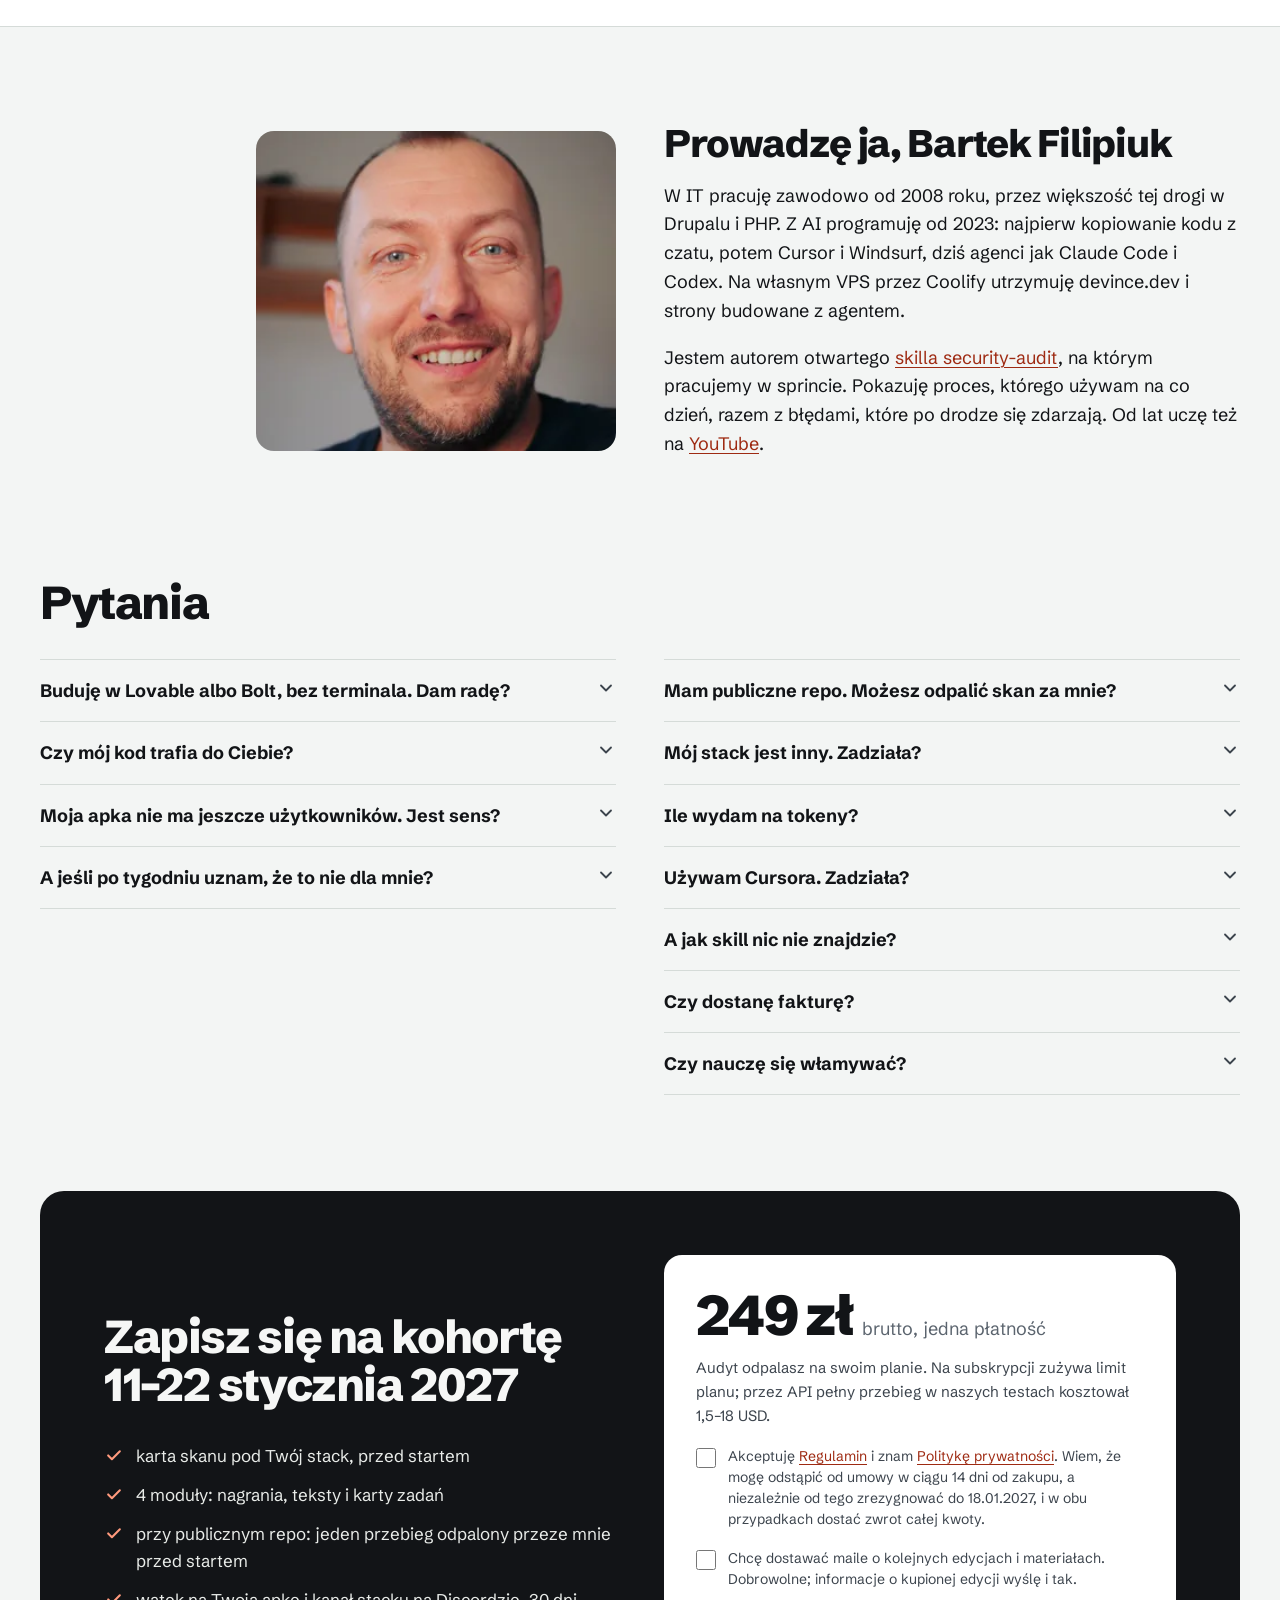
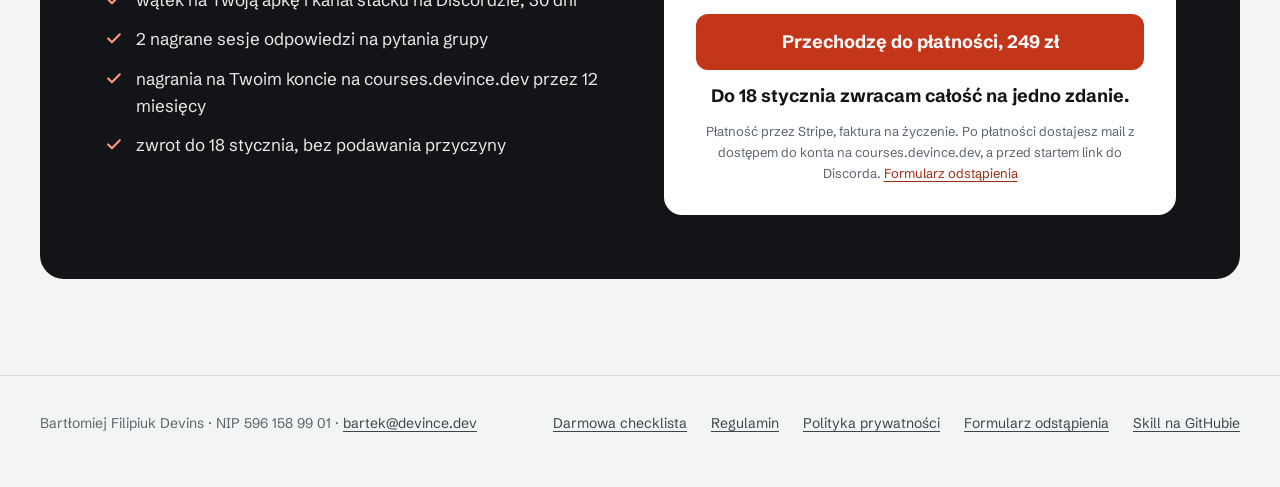
==== commit 9d608ed4: "Token cost copy: subscription uses the plan limit, API range 1,5–18 USD" ====
--- a/site/index.html
+++ b/site/index.html
@@ -166,7 +166,7 @@
     <div class="rhythm">
       <div><strong>Discord przez 30 dni</strong><p>Wątek na Twoją apkę i kanał Twojego stacku. Wrzucasz tabele i zrzuty, nigdy kod ani sekrety.</p></div>
       <div><strong>Odpowiedź w 2 dni robocze</strong><p>Pisemnie odpowiadam na blokady techniczne, resztę biorę do piątkowych nagrań. Konsultacji jeden na jeden w tej cenie nie ma.</p></div>
-      <div><strong>Tokeny na Twoim planie</strong><p>Claude Code albo OpenCode z dowolnym modelem. Pełny przebieg w naszych testach kosztował 1,5–18 USD, a Ty zaczynasz od zawężonego zakresu.</p></div>
+      <div><strong>Tokeny na Twoim planie</strong><p>Claude Code albo OpenCode z dowolnym modelem. Na subskrypcji przebieg zużywa limit planu, bez dopłat. Przez API pełny przebieg w naszych testach kosztował 1,5–18 USD, a Ty zaczynasz od zawężonego zakresu.</p></div>
     </div>
   </div>
 </section>
@@ -226,7 +226,7 @@
       <div class="faq-col">
         <details><summary>Mam publiczne repo. Możesz odpalić skan za mnie?<span class="chev" aria-hidden="true"><svg width="20" height="20" viewBox="0 0 24 24" fill="none" stroke="#3c444d" stroke-width="2.2" stroke-linecap="round" stroke-linejoin="round"><path d="M6 9l6 6 6-6"/></svg></span></summary><p>Tak, jeden przebieg przed startem, na zakresie z ankiety. Przy dużym kodzie wskaż jeden katalog albo moduł, bo pełny przebieg dużego repo kosztuje kilkanaście dolarów i dłużej się go czyta. Wynik wysyłam tylko Tobie.</p></details>
         <details><summary>Mój stack jest inny. Zadziała?<span class="chev" aria-hidden="true"><svg width="20" height="20" viewBox="0 0 24 24" fill="none" stroke="#3c444d" stroke-width="2.2" stroke-linecap="round" stroke-linejoin="round"><path d="M6 9l6 6 6-6"/></svg></span></summary><p>Skill ma profile dla JavaScript i TypeScript (Node, Next.js), Supabase i Firebase, PHP (Laravel, Symfony, Drupal) oraz Pythona (Django, FastAPI, Flask). Na innym stacku działa na ogólnej checkliście, bez wzorców dla Twojego frameworka. Napisz przed zakupem, jeśli nie masz pewności.</p></details>
-        <details><summary>Ile wydam na tokeny?<span class="chev" aria-hidden="true"><svg width="20" height="20" viewBox="0 0 24 24" fill="none" stroke="#3c444d" stroke-width="2.2" stroke-linecap="round" stroke-linejoin="round"><path d="M6 9l6 6 6-6"/></svg></span></summary><p>Pełny przebieg w naszych testach kosztował 1,5–18 USD, zależnie od wielkości kodu. Zaczynasz od zawężonego zakresu, a w module 4 uczysz się audytować tylko zmiany.</p></details>
+        <details><summary>Ile wydam na tokeny?<span class="chev" aria-hidden="true"><svg width="20" height="20" viewBox="0 0 24 24" fill="none" stroke="#3c444d" stroke-width="2.2" stroke-linecap="round" stroke-linejoin="round"><path d="M6 9l6 6 6-6"/></svg></span></summary><p>Na subskrypcji (np. Claude Pro albo Max) nic ponad nią: przebieg zużywa limit planu, a duży kod może zająć jego sporą część. Przez API pełny przebieg w naszych testach kosztował 1,5–18 USD, zależnie od wielkości kodu. Zaczynasz od zawężonego zakresu, a w module 4 uczysz się audytować tylko zmiany.</p></details>
         <details><summary>Używam Cursora. Zadziała?<span class="chev" aria-hidden="true"><svg width="20" height="20" viewBox="0 0 24 24" fill="none" stroke="#3c444d" stroke-width="2.2" stroke-linecap="round" stroke-linejoin="round"><path d="M6 9l6 6 6-6"/></svg></span></summary><p>Skill działa w Cursorze po kolei w jednej sesji, bez równoległych agentów i bez automatycznej naprawy. Tej ścieżki nie mierzyłem, więc nie obiecuję tych samych wyników co w Claude Code.</p></details>
         <details><summary>A jak skill nic nie znajdzie?<span class="chev" aria-hidden="true"><svg width="20" height="20" viewBox="0 0 24 24" fill="none" stroke="#3c444d" stroke-width="2.2" stroke-linecap="round" stroke-linejoin="round"><path d="M6 9l6 6 6-6"/></svg></span></summary><p>Dostajesz listę tego, co sprawdził i uznał za bezpieczne, z miejscem w kodzie. To też wynik, i w module 2 uczysz się go ocenić.</p></details>
         <details><summary>Czy dostanę fakturę?<span class="chev" aria-hidden="true"><svg width="20" height="20" viewBox="0 0 24 24" fill="none" stroke="#3c444d" stroke-width="2.2" stroke-linecap="round" stroke-linejoin="round"><path d="M6 9l6 6 6-6"/></svg></span></summary><p>Tak. Po zakupie napisz na bartek@devince.dev z danymi do faktury.</p></details>
@@ -254,7 +254,7 @@
       <input type="hidden" name="slug" value="sprint-bezpieczenstwa">
       <input type="hidden" name="locale" value="pl">
       <p class="price"><strong>249 zł</strong><span>brutto, jedna płatność</span></p>
-      <p class="note">Tokeny za audyt płacisz na swoim planie. Pełny przebieg w naszych testach kosztował 1,5–18 USD.</p>
+      <p class="note">Audyt odpalasz na swoim planie. Na subskrypcji zużywa limit planu; przez API pełny przebieg w naszych testach kosztował 1,5–18 USD.</p>
       <label class="consent">
         <input type="checkbox" name="consent" required>
         <span>Akceptuję <a href="regulamin.html">Regulamin</a> i znam <a href="polityka-prywatnosci.html">Politykę prywatności</a>. Wiem, że mogę odstąpić od umowy w ciągu 14 dni od zakupu, a niezależnie od tego zrezygnować do 18.01.2027, i w obu przypadkach dostać zwrot całej kwoty.</span>
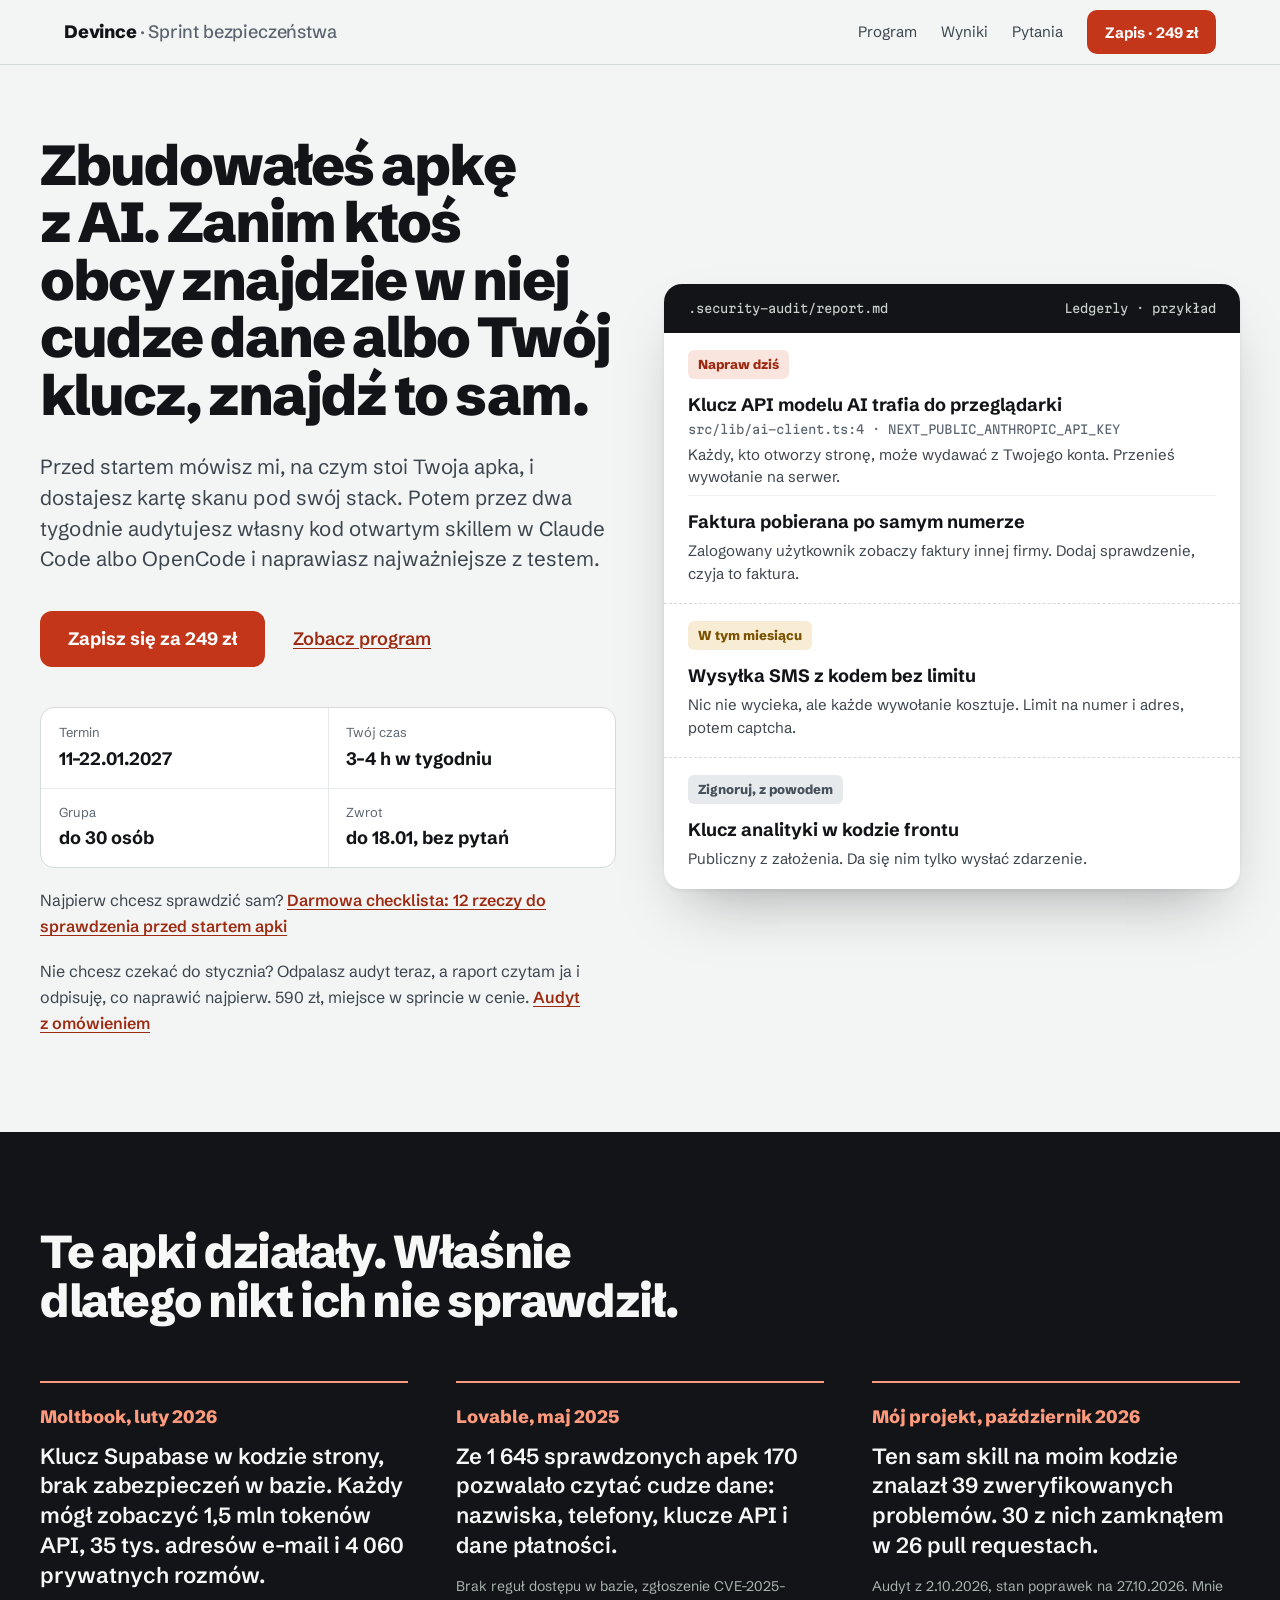
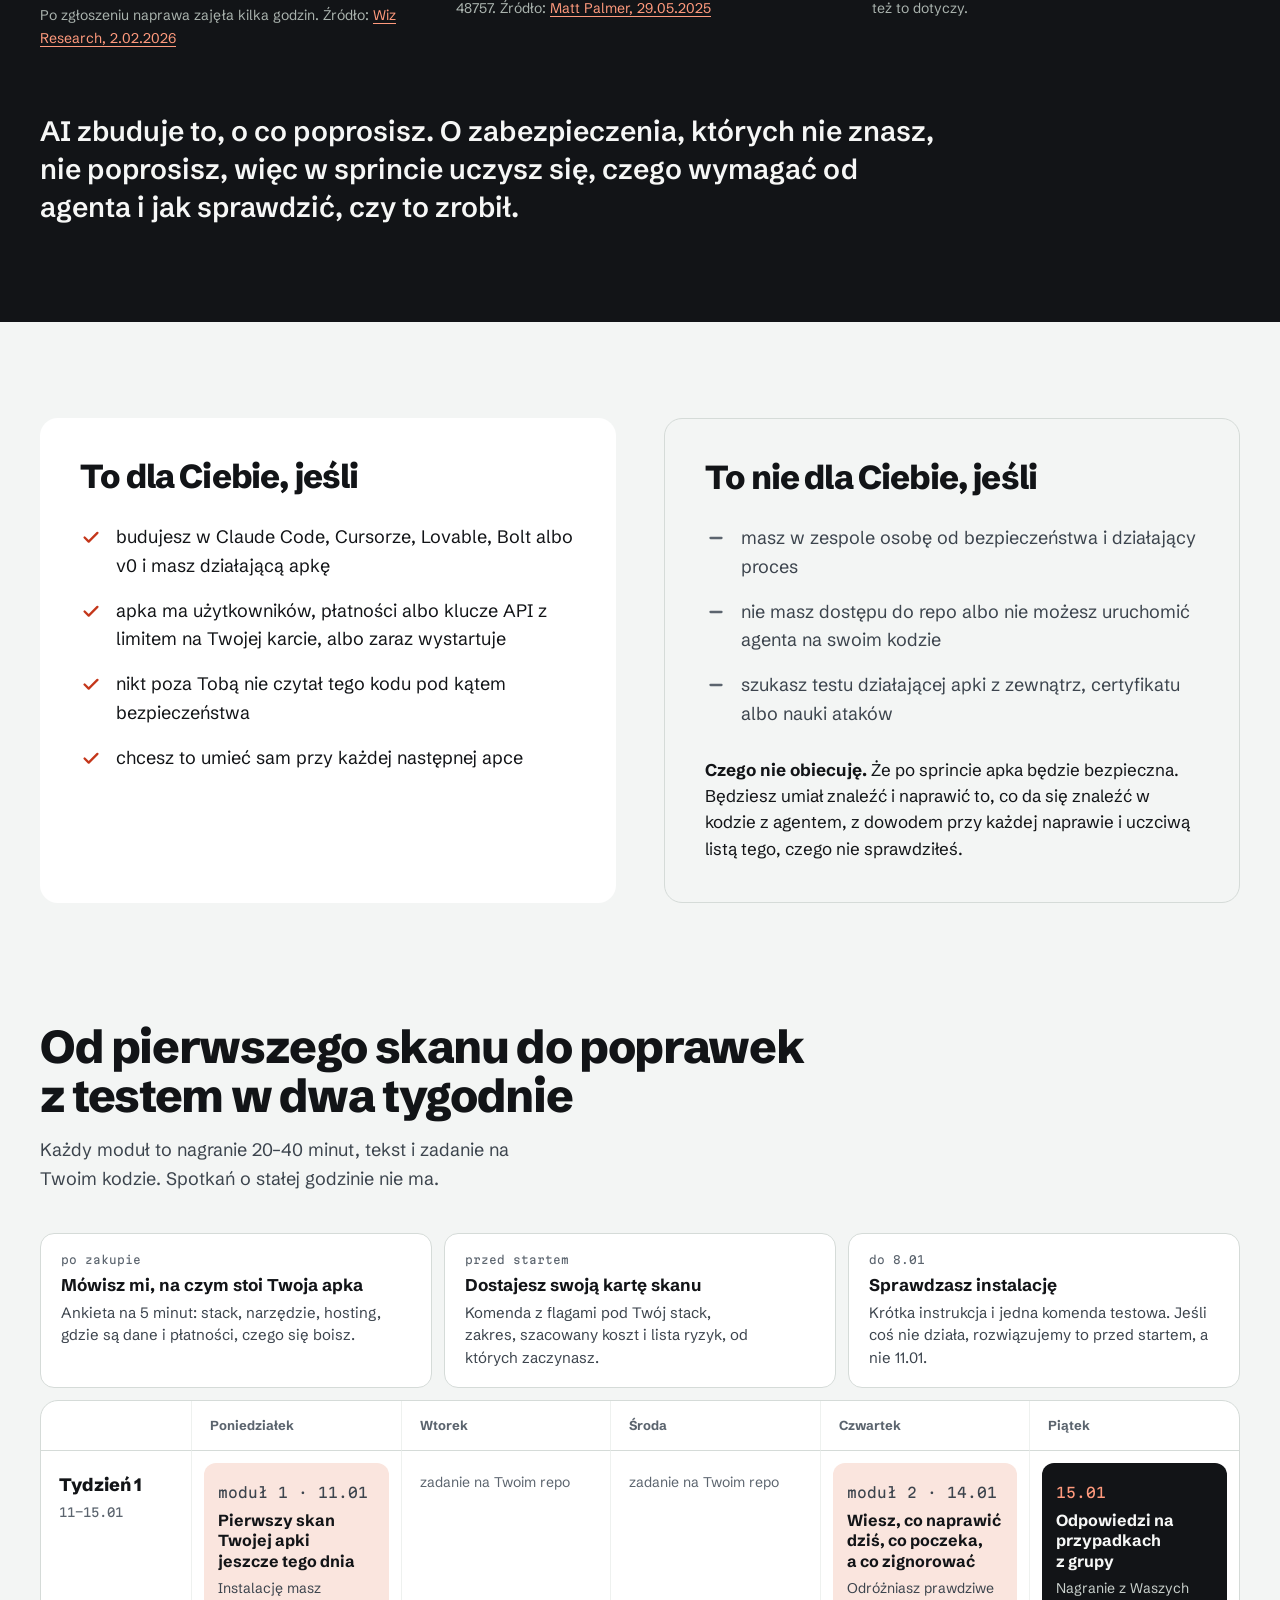
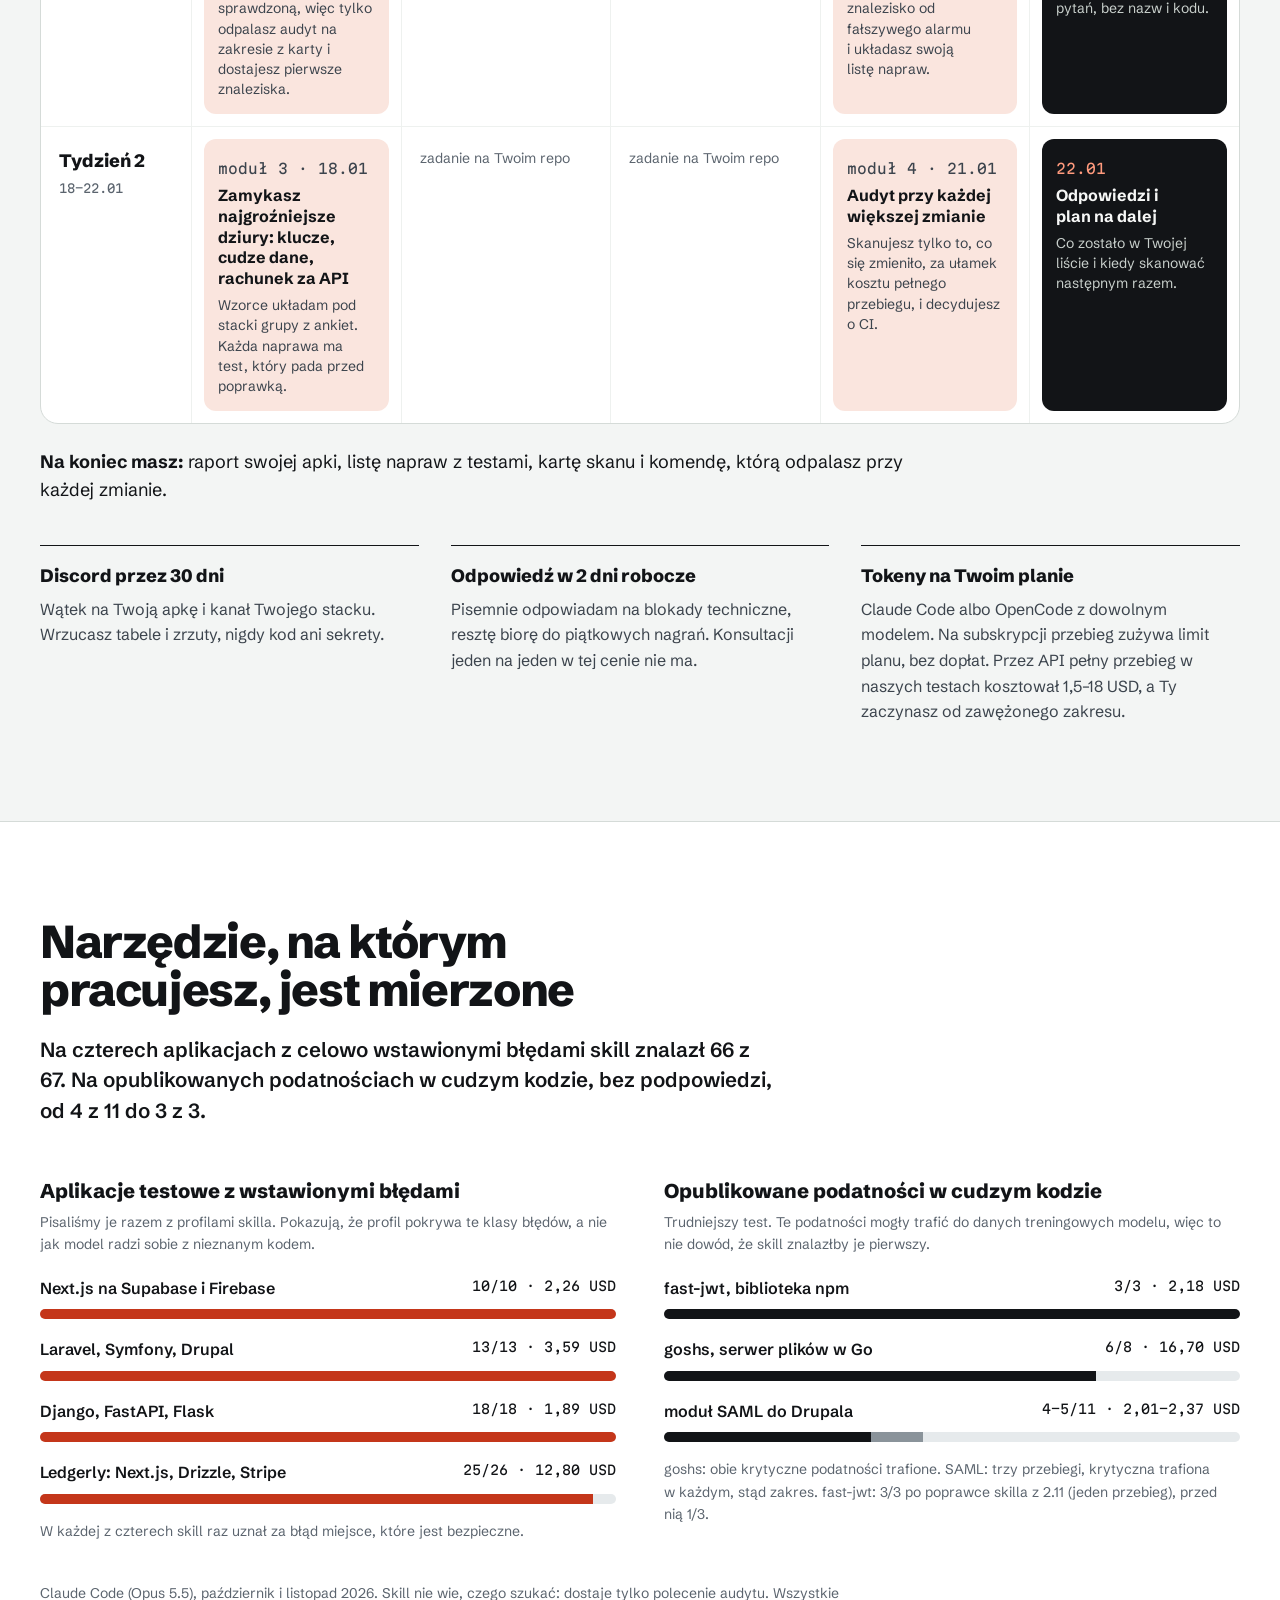
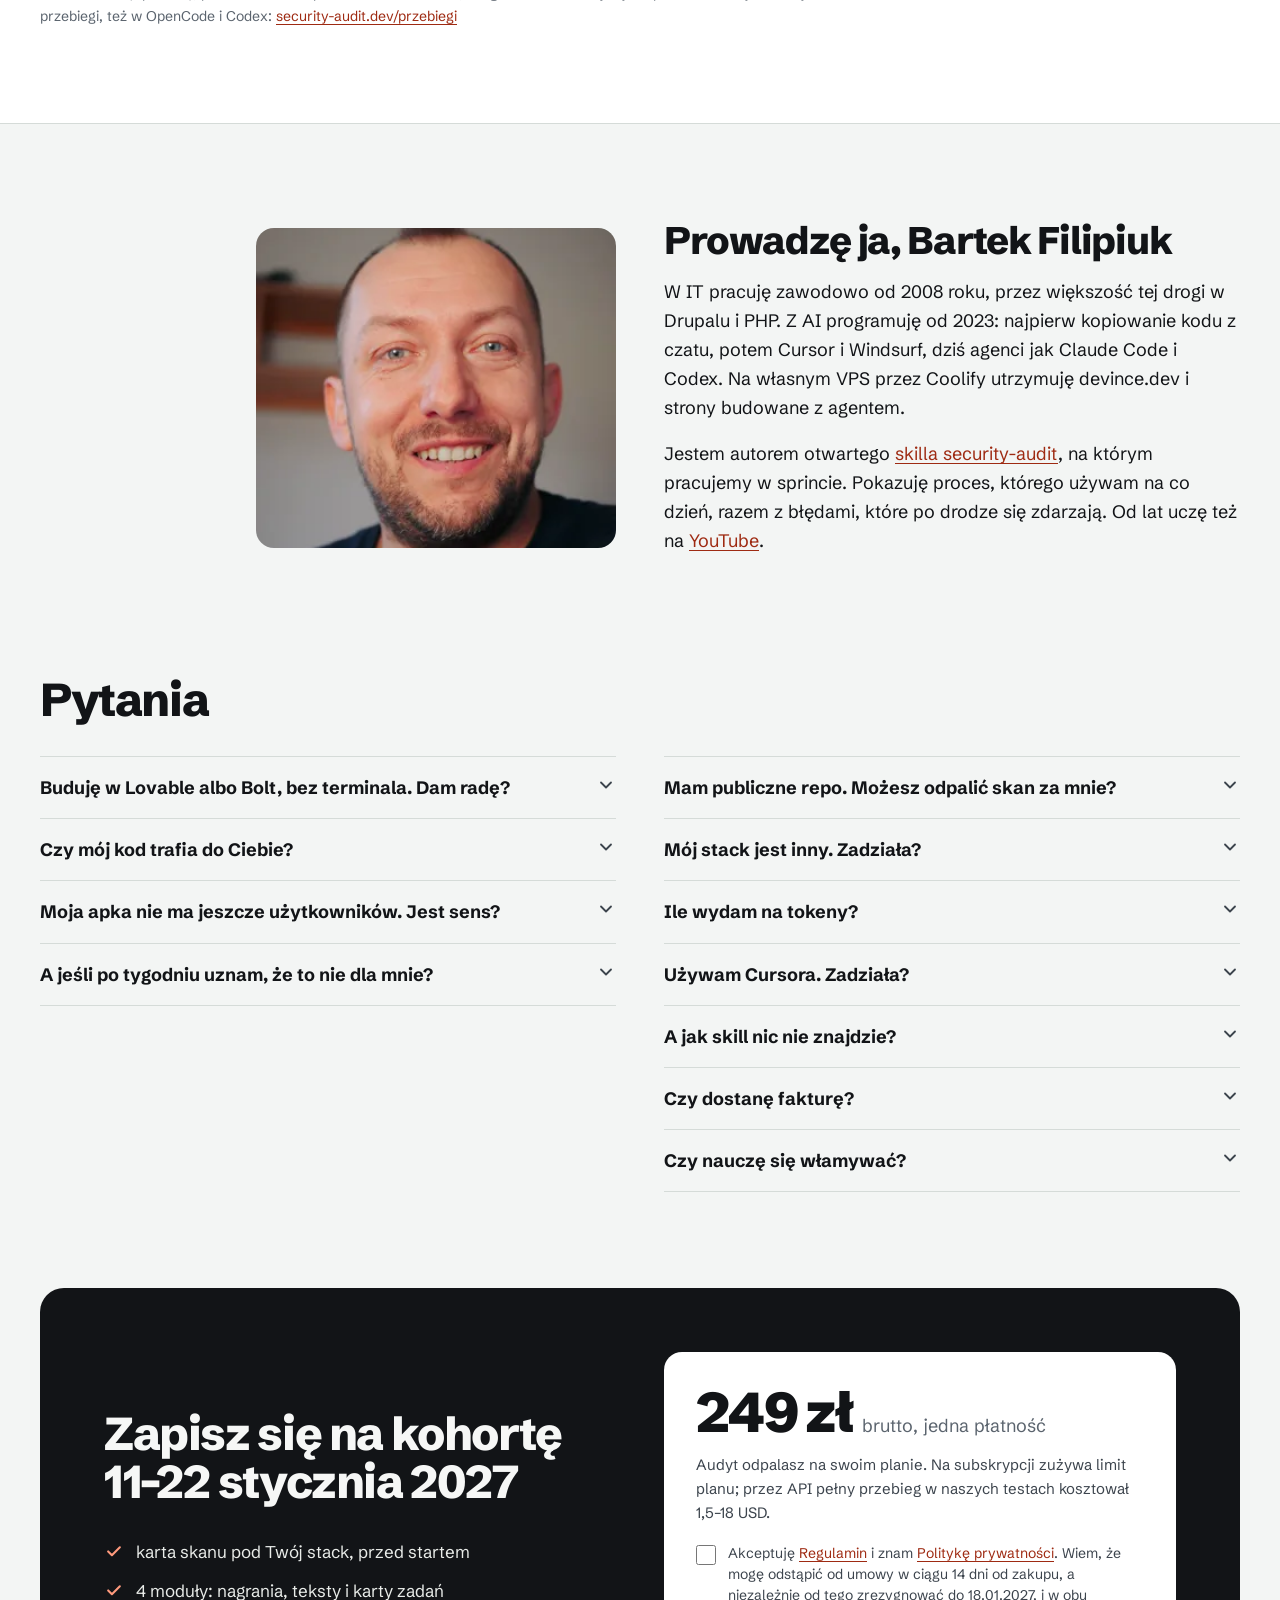
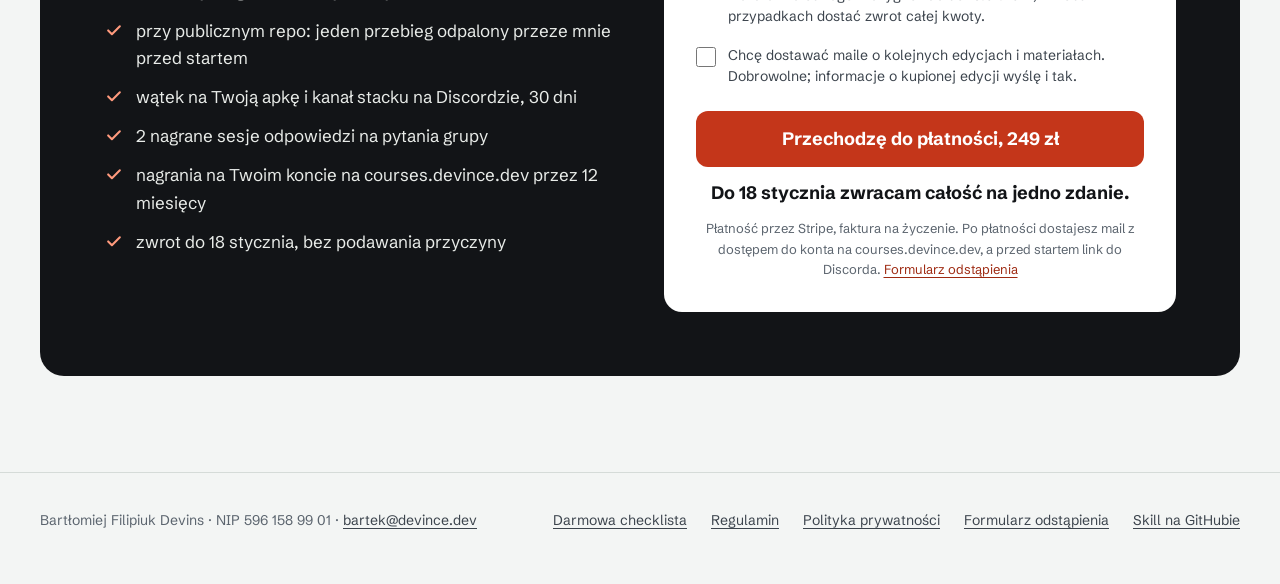
==== commit 096f50ca: "Audyt: review fixes (H1, price anchor, benchmark caveat, sample link, FAQ), sprint landing links the" ====
--- a/site/index.html
+++ b/site/index.html
@@ -46,6 +46,7 @@
         <div><dt>Zwrot</dt><dd>do 18.01, bez pytań</dd></div>
       </dl>
       <p class="lm-teaser">Najpierw chcesz sprawdzić sam? <a href="checklista/" data-umami-event="lm-hero">Darmowa checklista: 12 rzeczy do sprawdzenia przed startem apki</a></p>
+      <p class="lm-teaser">Nie chcesz czekać do stycznia? Odpalasz audyt teraz, a raport czytam ja i odpisuję, co naprawić najpierw. 590 zł, miejsce w sprincie w cenie. <a href="audyt/" data-umami-event="audyt-from-sprint">Audyt z omówieniem</a></p>
     </div>
 
     <figure class="triage" aria-label="Przykład: znaleziska z raportu posortowane według pilności">
@@ -189,13 +190,13 @@
       </div>
       <div>
         <h3>Opublikowane podatności w cudzym kodzie</h3>
-        <p class="proof-sub">Trudniejszy test. Te podatności mogły trafić do danych treningowych modelu, więc wynik to dolna granica.</p>
+        <p class="proof-sub">Trudniejszy test. Te podatności mogły trafić do danych treningowych modelu, więc to nie dowód, że skill znalazłby je pierwszy.</p>
         <ul class="bars">
           <li><div class="bar-top"><span>fast-jwt, biblioteka npm</span><span>3/3 · 2,18 USD</span></div><div class="track"><div class="fill ink w100"></div></div></li>
           <li><div class="bar-top"><span>goshs, serwer plików w Go</span><span>6/8 · 16,70 USD</span></div><div class="track"><div class="fill ink w75"></div></div></li>
           <li><div class="bar-top"><span>moduł SAML do Drupala</span><span>4–5/11 · 2,01–2,37 USD</span></div><div class="track"><div class="fill ink w36"></div><div class="fill range w9"></div></div></li>
         </ul>
-        <p class="proof-foot">goshs: obie krytyczne podatności trafione. SAML: trzy przebiegi, krytyczna trafiona w każdym, stąd zakres.</p>
+        <p class="proof-foot">goshs: obie krytyczne podatności trafione. SAML: trzy przebiegi, krytyczna trafiona w każdym, stąd zakres. fast-jwt: 3/3 po poprawce skilla z 2.11 (jeden przebieg), przed nią 1/3.</p>
       </div>
     </div>
     <p class="proof-note">Claude Code (Opus 5.5), październik i listopad 2026. Skill nie wie, czego szukać: dostaje tylko polecenie audytu. Wszystkie przebiegi, też w OpenCode i Codex: <a href="https://security-audit.dev/przebiegi" rel="noopener">security-audit.dev/przebiegi</a></p>
